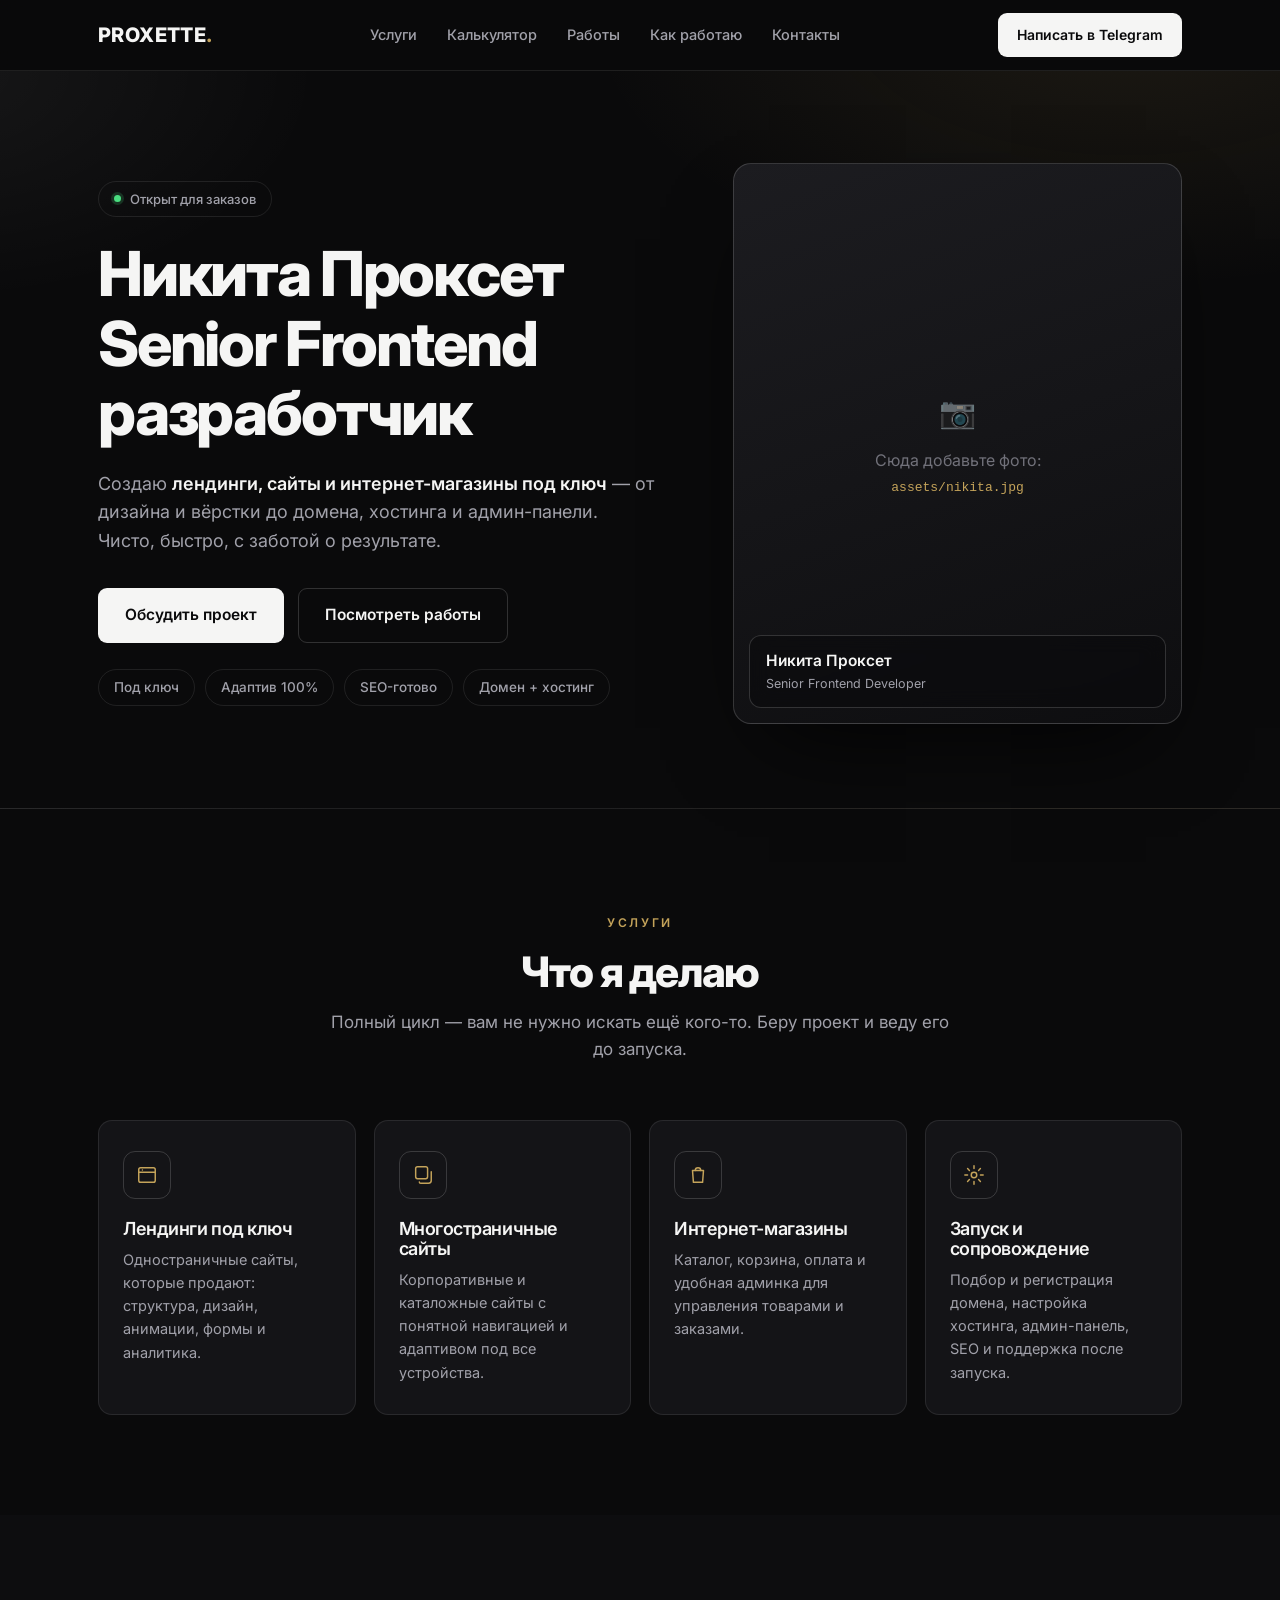
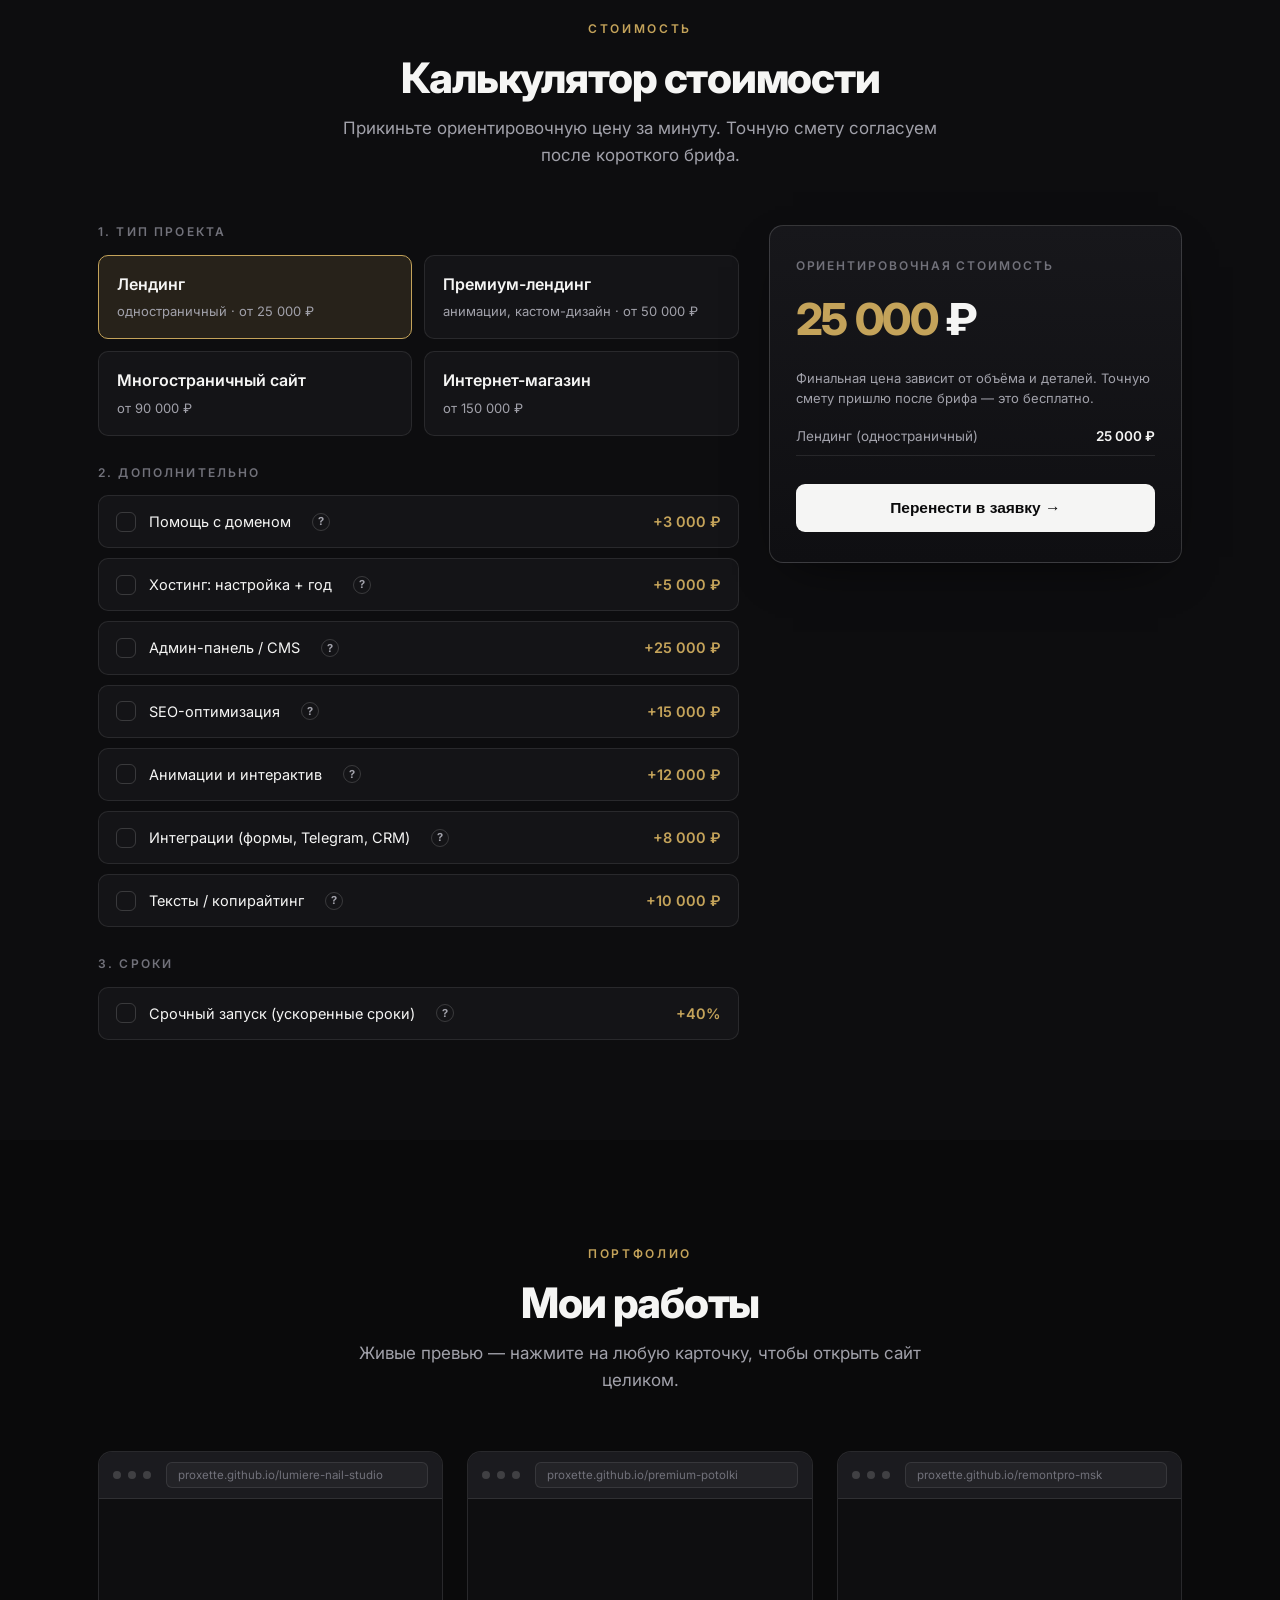
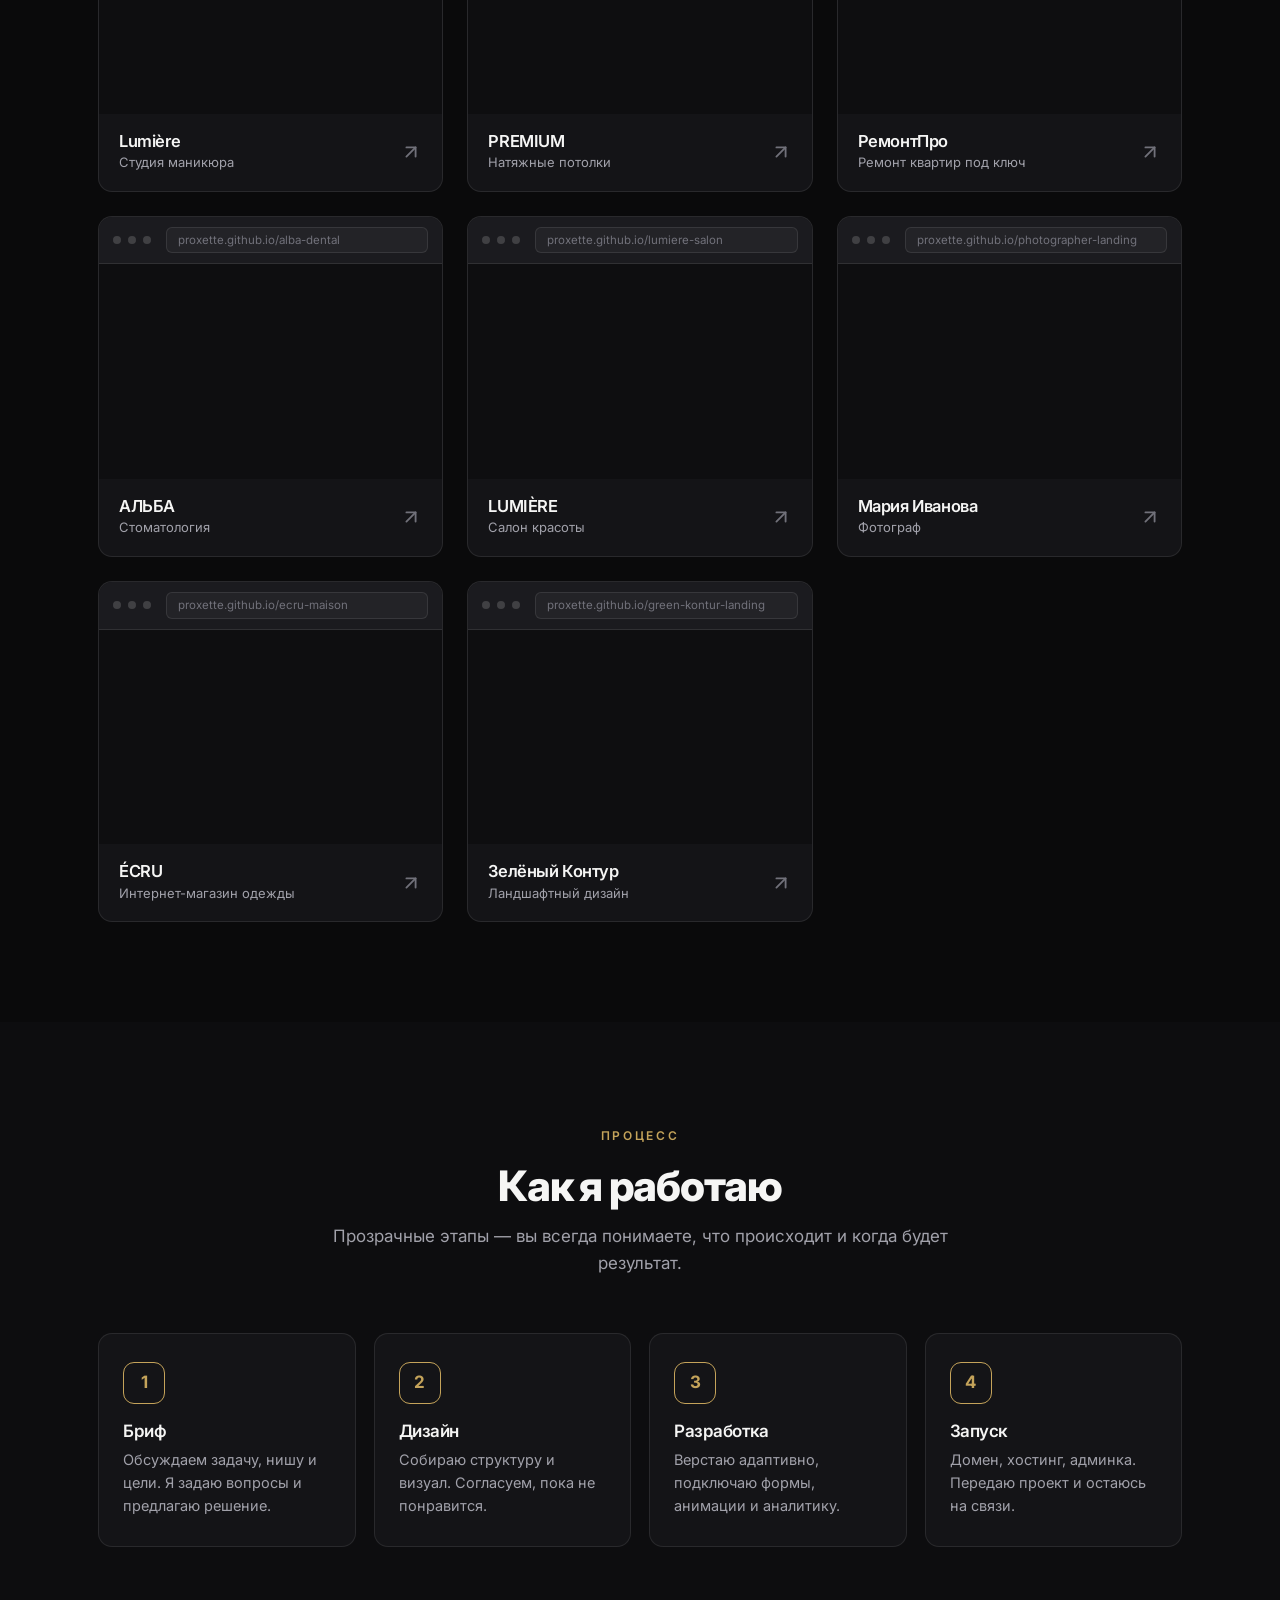
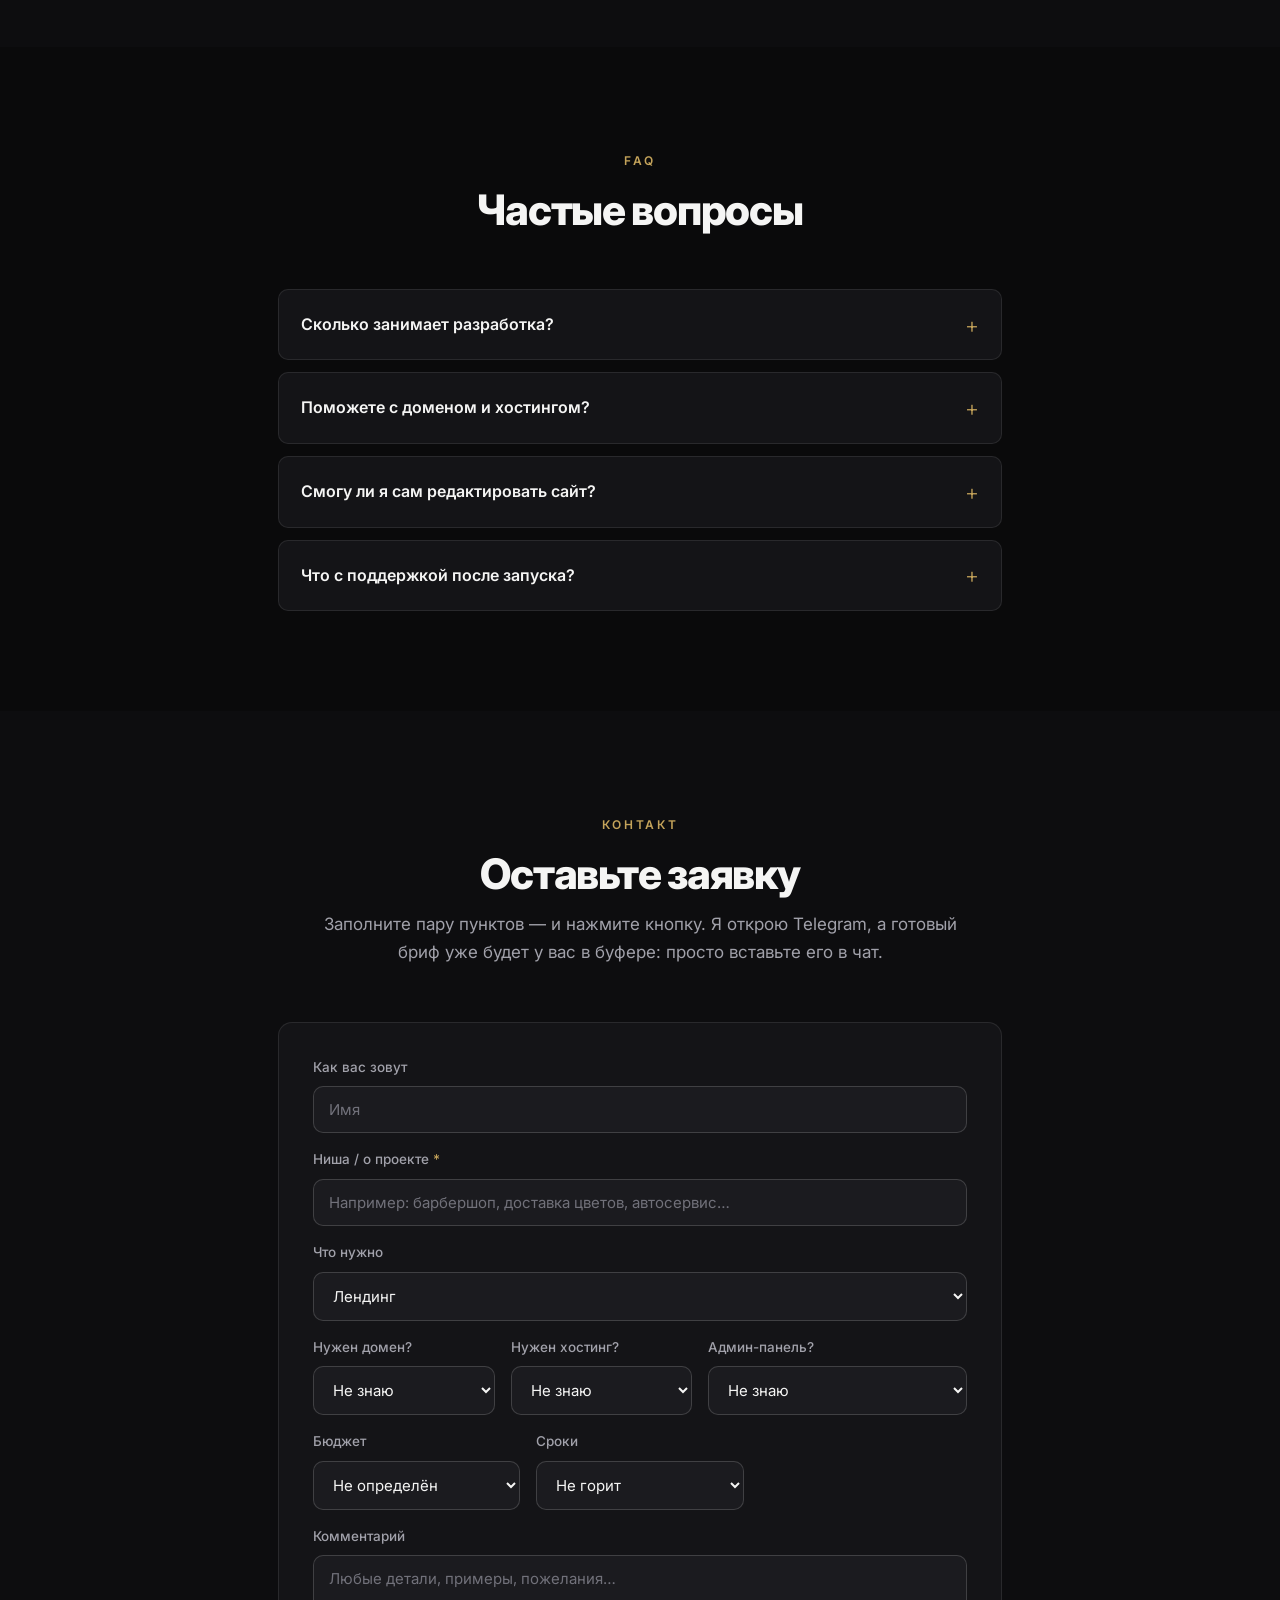
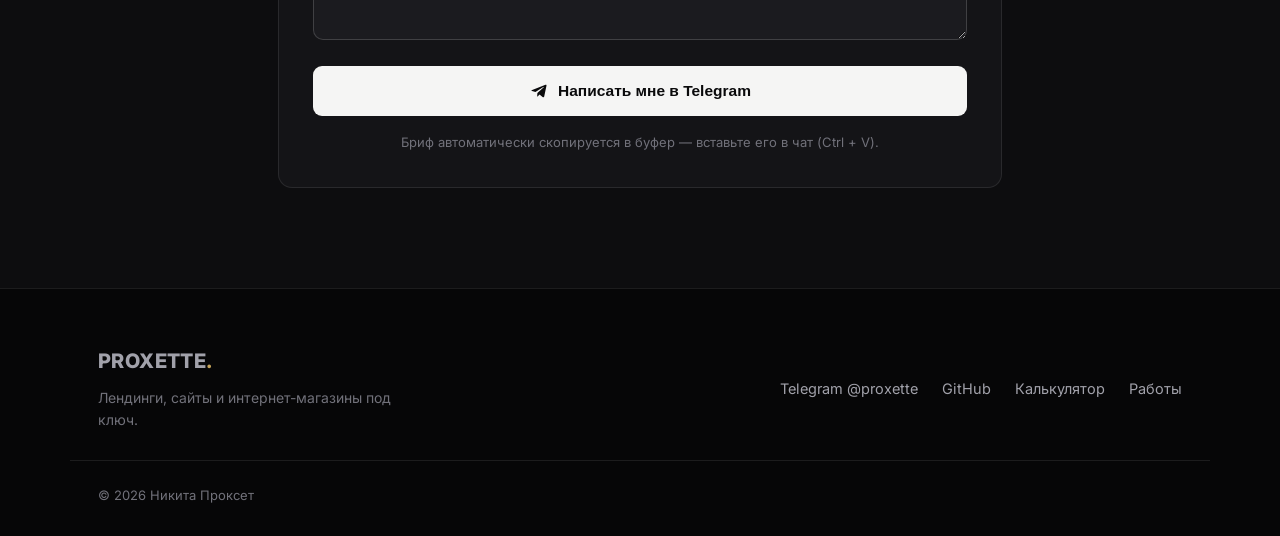
==== index.html @ b915c2f2 "Initial commit: портфолио-лендинг (Никита Проксет) Статический сайт: hero, калькулятор стоимости с п" ====
<!DOCTYPE html>
<html lang="ru">
<head>
  <meta charset="UTF-8" />
  <meta name="viewport" content="width=device-width, initial-scale=1.0" />
  <title>Никита Проксет — Senior Frontend разработчик · лендинги и сайты под ключ</title>
  <meta name="description" content="Никита Проксет — senior frontend разработчик. Создаю лендинги, сайты и интернет-магазины под ключ: дизайн, вёрстка, домен, хостинг, админ-панель. Калькулятор стоимости и портфолио работ." />
  <meta name="theme-color" content="#0f172a" />

  <!-- Open Graph -->
  <meta property="og:type" content="website" />
  <meta property="og:title" content="Никита Проксет — Senior Frontend разработчик" />
  <meta property="og:description" content="Лендинги, сайты и интернет-магазины под ключ. Портфолио, калькулятор стоимости, связь в Telegram." />

  <link rel="preconnect" href="https://fonts.googleapis.com" />
  <link rel="preconnect" href="https://fonts.gstatic.com" crossorigin />
  <link href="https://fonts.googleapis.com/css2?family=Inter:wght@400;500;600;700;800;900&display=swap" rel="stylesheet" />
  <link rel="stylesheet" href="styles.css" />
</head>
<body>

  <!-- ===================== HEADER ===================== -->
  <header class="site-header" id="top">
    <div class="container header-inner">
      <a href="#top" class="logo">PROXETTE<span>.</span></a>

      <nav class="nav" id="nav">
        <a href="#services">Услуги</a>
        <a href="#calc">Калькулятор</a>
        <a href="#works">Работы</a>
        <a href="#process">Как работаю</a>
        <a href="#contact">Контакты</a>
      </nav>

      <div class="header-actions">
        <a href="https://t.me/proxette" target="_blank" rel="noopener" class="btn btn-primary btn-sm">Написать в Telegram</a>
        <button class="burger" id="burger" aria-label="Меню" aria-expanded="false">
          <span></span><span></span><span></span>
        </button>
      </div>
    </div>
  </header>

  <main>
    <!-- ===================== HERO ===================== -->
    <section class="hero">
      <div class="container hero-grid">
        <div class="hero-text">
          <span class="badge">Открыт для заказов</span>
          <h1>Никита Проксет<br /><span class="accent">Senior Frontend</span> разработчик</h1>
          <p class="lead">
            Создаю <strong>лендинги, сайты и интернет-магазины под ключ</strong> — от дизайна
            и вёрстки до домена, хостинга и админ-панели. Чисто, быстро, с заботой о результате.
          </p>

          <div class="hero-cta">
            <a href="#contact" class="btn btn-primary">Обсудить проект</a>
            <a href="#works" class="btn btn-ghost">Посмотреть работы</a>
          </div>

          <ul class="hero-pills">
            <li>Под ключ</li>
            <li>Адаптив 100%</li>
            <li>SEO-готово</li>
            <li>Домен + хостинг</li>
          </ul>
        </div>

        <div class="hero-photo">
          <!-- Замените файл assets/nikita.jpg на своё фото (рекомендуется ~800×1000px) -->
          <div class="photo-frame">
            <img src="assets/nikita.jpg" alt="Никита Проксет"
                 onerror="this.style.display='none';this.parentNode.classList.add('photo-empty');" />
            <div class="photo-placeholder">
              <span>📷</span>
              <p>Сюда добавьте фото:<br /><code>assets/nikita.jpg</code></p>
            </div>
          </div>
          <div class="photo-card">
            <strong>Никита Проксет</strong>
            <span>Senior Frontend Developer</span>
          </div>
        </div>
      </div>
    </section>

    <!-- ===================== SERVICES ===================== -->
    <section class="section" id="services">
      <div class="container">
        <div class="section-head">
          <span class="eyebrow">Услуги</span>
          <h2>Что я делаю</h2>
          <p>Полный цикл — вам не нужно искать ещё кого-то. Беру проект и веду его до запуска.</p>
        </div>

        <div class="cards-grid">
          <article class="card">
            <div class="card-ico">
              <svg viewBox="0 0 24 24" fill="none" stroke="currentColor" stroke-width="1.6" stroke-linecap="round" stroke-linejoin="round"><rect x="3" y="4" width="18" height="16" rx="2"/><line x1="3" y1="9" x2="21" y2="9"/><line x1="7" y1="6.5" x2="7" y2="6.5"/></svg>
            </div>
            <h3>Лендинги под ключ</h3>
            <p>Одностраничные сайты, которые продают: структура, дизайн, анимации, формы и аналитика.</p>
          </article>
          <article class="card">
            <div class="card-ico">
              <svg viewBox="0 0 24 24" fill="none" stroke="currentColor" stroke-width="1.6" stroke-linecap="round" stroke-linejoin="round"><rect x="4" y="3" width="13" height="13" rx="2"/><path d="M8 19.5A1.5 1.5 0 0 0 9.5 21H18a3 3 0 0 0 3-3V8.5"/></svg>
            </div>
            <h3>Многостраничные сайты</h3>
            <p>Корпоративные и каталожные сайты с понятной навигацией и адаптивом под все устройства.</p>
          </article>
          <article class="card">
            <div class="card-ico">
              <svg viewBox="0 0 24 24" fill="none" stroke="currentColor" stroke-width="1.6" stroke-linecap="round" stroke-linejoin="round"><path d="M6 7h12l-1 13H7L6 7z"/><path d="M9 7a3 3 0 0 1 6 0"/></svg>
            </div>
            <h3>Интернет-магазины</h3>
            <p>Каталог, корзина, оплата и удобная админка для управления товарами и заказами.</p>
          </article>
          <article class="card">
            <div class="card-ico">
              <svg viewBox="0 0 24 24" fill="none" stroke="currentColor" stroke-width="1.6" stroke-linecap="round" stroke-linejoin="round"><circle cx="12" cy="12" r="3"/><path d="M12 2v3M12 19v3M2 12h3M19 12h3M5 5l2 2M17 17l2 2M19 5l-2 2M7 17l-2 2"/></svg>
            </div>
            <h3>Запуск и сопровождение</h3>
            <p>Подбор и регистрация домена, настройка хостинга, админ-панель, SEO и поддержка после запуска.</p>
          </article>
        </div>
      </div>
    </section>

    <!-- ===================== CALCULATOR ===================== -->
    <section class="section section-alt" id="calc">
      <div class="container">
        <div class="section-head">
          <span class="eyebrow">Стоимость</span>
          <h2>Калькулятор стоимости</h2>
          <p>Прикиньте ориентировочную цену за минуту. Точную смету согласуем после короткого брифа.</p>
        </div>

        <div class="calc">
          <div class="calc-form">
            <!-- Тип проекта -->
            <div class="calc-block">
              <h4>1. Тип проекта</h4>
              <div class="opt-grid" id="calc-type">
                <label class="opt"><input type="radio" name="ctype" value="25000" data-label="Лендинг (одностраничный)" checked /><span class="opt-box"><b>Лендинг</b><small>одностраничный · от 25 000 ₽</small></span></label>
                <label class="opt"><input type="radio" name="ctype" value="50000" data-label="Премиум-лендинг" /><span class="opt-box"><b>Премиум-лендинг</b><small>анимации, кастом-дизайн · от 50 000 ₽</small></span></label>
                <label class="opt"><input type="radio" name="ctype" value="90000" data-label="Многостраничный сайт" /><span class="opt-box"><b>Многостраничный сайт</b><small>от 90 000 ₽</small></span></label>
                <label class="opt"><input type="radio" name="ctype" value="150000" data-label="Интернет-магазин" /><span class="opt-box"><b>Интернет-магазин</b><small>от 150 000 ₽</small></span></label>
              </div>
            </div>

            <!-- Доп. опции -->
            <div class="calc-block">
              <h4>2. Дополнительно</h4>
              <div class="opt-list" id="calc-addons">
                <label class="check"><input type="checkbox" value="3000" data-label="Домен (подбор + регистрация)" /><span></span>Помощь с доменом<button type="button" class="info" aria-label="Что это" data-tip="Домен — это адрес вашего сайта в интернете (например, mysite.ru). Подберу красивое свободное имя и зарегистрирую его на вас.">?</button><em>+3 000 ₽</em></label>
                <label class="check"><input type="checkbox" value="5000" data-label="Хостинг (настройка + год)" /><span></span>Хостинг: настройка + год<button type="button" class="info" aria-label="Что это" data-tip="Хостинг — это сервер, где «живёт» сайт и откуда он открывается у посетителей. Настрою и оплачу первый год.">?</button><em>+5 000 ₽</em></label>
                <label class="check"><input type="checkbox" value="25000" data-label="Админ-панель / CMS" /><span></span>Админ-панель / CMS<button type="button" class="info" aria-label="Что это" data-tip="Панель управления сайтом, где вы сами меняете тексты, фото, цены и товары — без программиста.">?</button><em>+25 000 ₽</em></label>
                <label class="check"><input type="checkbox" value="15000" data-label="SEO-оптимизация" /><span></span>SEO-оптимизация<button type="button" class="info" aria-label="Что это" data-tip="Подготовка сайта к поиску в Яндекс и Google: мета-теги, скорость, структура и ключевые слова — чтобы клиенты находили вас сами.">?</button><em>+15 000 ₽</em></label>
                <label class="check"><input type="checkbox" value="12000" data-label="Анимации и интерактив" /><span></span>Анимации и интерактив<button type="button" class="info" aria-label="Что это" data-tip="Плавные появления блоков, эффекты при наведении и прокрутке — сайт выглядит дороже, современнее и удерживает внимание.">?</button><em>+12 000 ₽</em></label>
                <label class="check"><input type="checkbox" value="8000" data-label="Интеграции (формы, Telegram, CRM)" /><span></span>Интеграции (формы, Telegram, CRM)<button type="button" class="info" aria-label="Что это" data-tip="Подключение форм заявок, уведомлений в Telegram, онлайн-чатов, оплаты и CRM для учёта клиентов и заказов.">?</button><em>+8 000 ₽</em></label>
                <label class="check"><input type="checkbox" value="10000" data-label="Тексты / копирайтинг" /><span></span>Тексты / копирайтинг<button type="button" class="info" aria-label="Что это" data-tip="Напишу продающие тексты для блоков сайта (заголовки, описания, преимущества), если готовых текстов у вас нет.">?</button><em>+10 000 ₽</em></label>
              </div>
            </div>

            <!-- Срочность -->
            <div class="calc-block">
              <h4>3. Сроки</h4>
              <label class="check check-wide"><input type="checkbox" id="calc-urgent" /><span></span>Срочный запуск (ускоренные сроки)<button type="button" class="info" aria-label="Что это" data-tip="Беру проект в работу вне очереди и сокращаю сроки. Стоимость всего проекта увеличивается на 40%.">?</button><em>+40%</em></label>
            </div>
          </div>

          <!-- Результат -->
          <aside class="calc-result">
            <p class="calc-result-label">Ориентировочная стоимость</p>
            <div class="calc-price"><span id="calc-total">25 000</span> ₽</div>
            <p class="calc-note">Финальная цена зависит от объёма и деталей. Точную смету пришлю после брифа — это бесплатно.</p>
            <ul class="calc-summary" id="calc-summary"></ul>
            <button type="button" class="btn btn-primary btn-block" id="calc-to-brief">Перенести в заявку →</button>
          </aside>
        </div>
      </div>
    </section>

    <!-- ===================== WORKS ===================== -->
    <section class="section" id="works">
      <div class="container">
        <div class="section-head">
          <span class="eyebrow">Портфолио</span>
          <h2>Мои работы</h2>
          <p>Живые превью — нажмите на любую карточку, чтобы открыть сайт целиком.</p>
        </div>
        <div class="works-grid" id="works-grid"><!-- генерируется в script.js --></div>
      </div>
    </section>

    <!-- ===================== PROCESS ===================== -->
    <section class="section section-alt" id="process">
      <div class="container">
        <div class="section-head">
          <span class="eyebrow">Процесс</span>
          <h2>Как я работаю</h2>
          <p>Прозрачные этапы — вы всегда понимаете, что происходит и когда будет результат.</p>
        </div>
        <ol class="steps">
          <li><span class="step-n">1</span><h3>Бриф</h3><p>Обсуждаем задачу, нишу и цели. Я задаю вопросы и предлагаю решение.</p></li>
          <li><span class="step-n">2</span><h3>Дизайн</h3><p>Собираю структуру и визуал. Согласуем, пока не понравится.</p></li>
          <li><span class="step-n">3</span><h3>Разработка</h3><p>Верстаю адаптивно, подключаю формы, анимации и аналитику.</p></li>
          <li><span class="step-n">4</span><h3>Запуск</h3><p>Домен, хостинг, админка. Передаю проект и остаюсь на связи.</p></li>
        </ol>
      </div>
    </section>

    <!-- ===================== FAQ ===================== -->
    <section class="section" id="faq">
      <div class="container narrow">
        <div class="section-head">
          <span class="eyebrow">FAQ</span>
          <h2>Частые вопросы</h2>
        </div>
        <div class="faq">
          <details><summary>Сколько занимает разработка?</summary><p>Простой лендинг — от 3–5 дней, сайт под ключ — 1–3 недели в зависимости от объёма.</p></details>
          <details><summary>Поможете с доменом и хостингом?</summary><p>Да. Подберу и зарегистрирую домен, настрою хостинг и всё подключу — вам ничего настраивать не нужно.</p></details>
          <details><summary>Смогу ли я сам редактировать сайт?</summary><p>Да, по желанию подключаю админ-панель / CMS, чтобы вы могли менять тексты, фото и товары без программиста.</p></details>
          <details><summary>Что с поддержкой после запуска?</summary><p>Остаюсь на связи: правки, доработки и помощь — обсуждаем индивидуально.</p></details>
        </div>
      </div>
    </section>

    <!-- ===================== CONTACT / BRIEF ===================== -->
    <section class="section section-dark" id="contact">
      <div class="container narrow">
        <div class="section-head">
          <span class="eyebrow">Контакт</span>
          <h2>Оставьте заявку</h2>
          <p>Заполните пару пунктов — и нажмите кнопку. Я открою Telegram, а готовый бриф уже будет у вас в буфере: просто вставьте его в чат.</p>
        </div>

        <form class="brief" id="brief" autocomplete="off">
          <div class="field">
            <label for="f-name">Как вас зовут</label>
            <input type="text" id="f-name" placeholder="Имя" />
          </div>

          <div class="field">
            <label for="f-niche">Ниша / о проекте <span class="req">*</span></label>
            <input type="text" id="f-niche" placeholder="Например: барбершоп, доставка цветов, автосервис…" required />
          </div>

          <div class="field">
            <label for="f-type">Что нужно</label>
            <select id="f-type">
              <option>Лендинг</option>
              <option>Премиум-лендинг</option>
              <option>Многостраничный сайт</option>
              <option>Интернет-магазин</option>
              <option>Пока не определился(ась)</option>
            </select>
          </div>

          <div class="field-row">
            <div class="field">
              <label for="f-domain">Нужен домен?</label>
              <select id="f-domain"><option>Не знаю</option><option>Да</option><option>Нет, есть</option></select>
            </div>
            <div class="field">
              <label for="f-hosting">Нужен хостинг?</label>
              <select id="f-hosting"><option>Не знаю</option><option>Да</option><option>Нет, есть</option></select>
            </div>
            <div class="field">
              <label for="f-admin">Админ-панель?</label>
              <select id="f-admin"><option>Не знаю</option><option>Да, хочу сам редактировать</option><option>Нет</option></select>
            </div>
          </div>

          <div class="field-row">
            <div class="field">
              <label for="f-budget">Бюджет</label>
              <select id="f-budget"><option>Не определён</option><option>до 30 000 ₽</option><option>30 000 – 70 000 ₽</option><option>70 000 – 150 000 ₽</option><option>от 150 000 ₽</option></select>
            </div>
            <div class="field">
              <label for="f-deadline">Сроки</label>
              <select id="f-deadline"><option>Не горит</option><option>В течение недели</option><option>Срочно</option></select>
            </div>
          </div>

          <div class="field">
            <label for="f-comment">Комментарий</label>
            <textarea id="f-comment" rows="3" placeholder="Любые детали, примеры, пожелания…"></textarea>
          </div>

          <button type="submit" class="btn btn-tg btn-block">
            <svg viewBox="0 0 24 24" width="20" height="20" aria-hidden="true"><path fill="currentColor" d="M9.78 18.65l.28-4.23 7.68-6.92c.34-.31-.07-.46-.52-.19L7.74 13.3 3.64 12c-.88-.25-.89-.86.2-1.3l15.97-6.16c.73-.33 1.43.18 1.15 1.3l-2.72 12.81c-.19.91-.74 1.13-1.5.71L12.6 16.3l-1.99 1.93c-.23.23-.42.42-.83.42z"/></svg>
            Написать мне в Telegram
          </button>
          <p class="brief-hint" id="brief-hint">Бриф автоматически скопируется в буфер — вставьте его в чат (Ctrl + V).</p>
        </form>
      </div>
    </section>
  </main>

  <!-- ===================== FOOTER ===================== -->
  <footer class="site-footer">
    <div class="container footer-inner">
      <div>
        <a href="#top" class="logo">PROXETTE<span>.</span></a>
        <p class="footer-tag">Лендинги, сайты и интернет-магазины под ключ.</p>
      </div>
      <div class="footer-links">
        <a href="https://t.me/proxette" target="_blank" rel="noopener">Telegram @proxette</a>
        <a href="https://github.com/Proxette" target="_blank" rel="noopener">GitHub</a>
        <a href="#calc">Калькулятор</a>
        <a href="#works">Работы</a>
      </div>
    </div>
    <div class="container footer-bottom">© <span id="year"></span> Никита Проксет</div>
  </footer>

  <!-- Toast -->
  <div class="toast" id="toast"></div>

  <script src="script.js"></script>
</body>
</html>
---- styles.css ----
/* ========== TOKENS ========== */
:root {
  --bg:         #0a0a0b;   /* page */
  --bg-2:       #0d0d0f;   /* alt sections */
  --surface:    #141417;   /* cards */
  --surface-2:  #1b1b1f;   /* inputs / elevated */
  --ink:        #f5f5f4;   /* primary text */
  --muted:      #a1a1aa;   /* secondary */
  --faint:      #71717a;   /* tertiary */
  --line:       rgba(255,255,255,.09);
  --line-2:     rgba(255,255,255,.16);
  --accent:     #c4a35a;   /* restrained champagne gold */
  --accent-soft:rgba(196,163,90,.14);
  --tg:         #ffffff;
  --radius:     14px;
  --radius-sm:  10px;
  --radius-btn: 9px;
  --shadow:     0 18px 50px -24px rgba(0,0,0,.8);
  --shadow-lg:  0 40px 90px -36px rgba(0,0,0,.9);
  --maxw:       1140px;
  --font:       'Inter', system-ui, -apple-system, 'Segoe UI', Roboto, sans-serif;
}

/* ========== RESET ========== */
* { box-sizing: border-box; margin: 0; padding: 0; }
html { scroll-behavior: smooth; scroll-padding-top: 84px; -webkit-text-size-adjust: 100%; }
body {
  font-family: var(--font);
  color: var(--ink);
  background: var(--bg);
  line-height: 1.6;
  -webkit-font-smoothing: antialiased;
  text-rendering: optimizeLegibility;
}
img { max-width: 100%; display: block; }
a { color: inherit; text-decoration: none; }
ul, ol { list-style: none; }
h1, h2, h3, h4 { line-height: 1.12; letter-spacing: -.025em; font-weight: 700; }
::selection { background: var(--accent); color: #0a0a0b; }

.container { width: 100%; max-width: var(--maxw); margin: 0 auto; padding: 0 28px; }
.container.narrow { max-width: 780px; }
.accent { color: var(--accent); }

/* eyebrow / kicker */
.eyebrow {
  display: inline-block; font-size: 12px; font-weight: 600;
  letter-spacing: .22em; text-transform: uppercase; color: var(--accent);
  margin-bottom: 16px;
}

/* ========== BUTTONS ========== */
.btn {
  display: inline-flex; align-items: center; justify-content: center; gap: 9px;
  font-weight: 600; font-size: 15.5px; padding: 14px 26px;
  border-radius: var(--radius-btn); border: 1px solid transparent; cursor: pointer;
  transition: transform .15s ease, background .2s ease, border-color .2s, color .2s, opacity .2s;
  white-space: nowrap;
}
.btn:active { transform: translateY(1px); }
.btn-sm { padding: 10px 18px; font-size: 14px; }
.btn-block { width: 100%; }
/* primary = white on black (premium, high-contrast) */
.btn-primary { background: var(--ink); color: #0a0a0b; }
.btn-primary:hover { background: #ffffff; }
/* ghost = hairline outline */
.btn-ghost { background: transparent; color: var(--ink); border-color: var(--line-2); }
.btn-ghost:hover { border-color: var(--ink); }
/* telegram CTA — white, with glyph */
.btn-tg { background: var(--ink); color: #0a0a0b; }
.btn-tg:hover { background: #ffffff; }

/* ========== HEADER ========== */
.site-header {
  position: sticky; top: 0; z-index: 50;
  background: rgba(10,10,11,.72);
  backdrop-filter: saturate(160%) blur(14px);
  border-bottom: 1px solid var(--line);
}
.header-inner { display: flex; align-items: center; justify-content: space-between; height: 70px; gap: 16px; }
.logo { font-weight: 800; font-size: 20px; letter-spacing: .02em; }
.logo span { color: var(--accent); }
.nav { display: flex; gap: 30px; }
.nav a { color: var(--muted); font-weight: 500; font-size: 14.5px; transition: color .15s; }
.nav a:hover { color: var(--ink); }
.header-actions { display: flex; align-items: center; gap: 12px; }
.burger { display: none; flex-direction: column; gap: 5px; background: none; border: 0; padding: 8px; cursor: pointer; }
.burger span { width: 22px; height: 2px; background: var(--ink); border-radius: 2px; transition: .25s; }

/* ========== HERO ========== */
.hero {
  padding: 92px 0 84px;
  background:
    radial-gradient(900px 460px at 88% -8%, rgba(196,163,90,.10), transparent 60%),
    radial-gradient(700px 420px at -5% 0%, rgba(255,255,255,.05), transparent 55%);
  border-bottom: 1px solid var(--line);
}
.hero-grid { display: grid; grid-template-columns: 1.12fr .88fr; gap: 64px; align-items: center; }
.badge {
  display: inline-flex; align-items: center; gap: 9px;
  font-size: 13px; font-weight: 500; color: var(--muted);
  border: 1px solid var(--line); border-radius: 999px; padding: 7px 15px;
}
.badge::before {
  content: ""; width: 7px; height: 7px; border-radius: 50%; background: #4ade80;
  box-shadow: 0 0 0 3px rgba(74,222,128,.18);
}
.hero-text h1 { font-size: clamp(38px, 5.4vw, 62px); font-weight: 800; margin: 22px 0 22px; letter-spacing: -.035em; }
.hero-text h1 .accent { color: var(--ink); position: relative; }
.lead { font-size: 18px; color: var(--muted); max-width: 560px; }
.lead strong { color: var(--ink); font-weight: 600; }
.hero-cta { display: flex; gap: 14px; margin: 32px 0 26px; flex-wrap: wrap; }
.hero-pills { display: flex; flex-wrap: wrap; gap: 10px; }
.hero-pills li {
  font-size: 13.5px; font-weight: 500; color: var(--muted);
  border: 1px solid var(--line); border-radius: 999px; padding: 7px 15px;
}

/* Hero photo */
.hero-photo { position: relative; }
.photo-frame {
  position: relative; aspect-ratio: 4/5; border-radius: 18px; overflow: hidden;
  background: linear-gradient(160deg, #1c1c20, #0e0e10);
  border: 1px solid var(--line-2); box-shadow: var(--shadow-lg);
}
.photo-frame img { width: 100%; height: 100%; object-fit: cover; filter: grayscale(.08) contrast(1.02); }
.photo-placeholder {
  position: absolute; inset: 0; display: none;
  flex-direction: column; align-items: center; justify-content: center; gap: 12px;
  color: var(--faint); text-align: center; padding: 24px;
}
.photo-placeholder span { font-size: 30px; opacity: .5; }
.photo-placeholder code { color: var(--accent); font-size: 13px; }
.photo-frame.photo-empty .photo-placeholder { display: flex; }
.photo-card {
  position: absolute; left: 16px; bottom: 16px; right: 16px;
  display: flex; flex-direction: column;
  background: rgba(10,10,11,.55); backdrop-filter: blur(10px);
  border: 1px solid var(--line-2); border-radius: 12px; padding: 13px 16px;
}
.photo-card strong { font-size: 15.5px; font-weight: 600; }
.photo-card span { font-size: 12.5px; color: var(--muted); }

/* ========== SECTIONS ========== */
.section { padding: 100px 0; }
.section-alt { background: var(--bg-2); }
.section-head { max-width: 640px; margin: 0 auto 56px; text-align: center; }
.section-head h2 { font-size: clamp(28px, 3.6vw, 42px); font-weight: 800; letter-spacing: -.03em; }
.section-head p { color: var(--muted); margin-top: 14px; font-size: 17px; }

/* ========== SERVICE CARDS ========== */
.cards-grid { display: grid; grid-template-columns: repeat(4, 1fr); gap: 18px; }
.card {
  background: var(--surface); border: 1px solid var(--line); border-radius: var(--radius);
  padding: 30px 24px; transition: transform .22s ease, border-color .22s, background .22s;
}
.card:hover { transform: translateY(-4px); border-color: var(--line-2); background: #17171a; }
.card-ico {
  width: 48px; height: 48px; display: grid; place-items: center;
  border: 1px solid var(--line-2); border-radius: 12px; margin-bottom: 20px; color: var(--accent);
}
.card-ico svg { width: 22px; height: 22px; }
.card h3 { font-size: 18px; margin-bottom: 9px; font-weight: 600; }
.card p { color: var(--muted); font-size: 14.5px; }

/* ========== CALCULATOR ========== */
.calc { display: grid; grid-template-columns: 1.55fr 1fr; gap: 30px; align-items: start; }
.calc-form { display: flex; flex-direction: column; gap: 30px; }
.calc-block h4 { font-size: 12px; text-transform: uppercase; letter-spacing: .18em; color: var(--faint); margin-bottom: 16px; font-weight: 600; }
.opt-grid { display: grid; grid-template-columns: repeat(2, 1fr); gap: 12px; }
.opt input { position: absolute; opacity: 0; }
.opt-box {
  display: flex; flex-direction: column; gap: 4px; cursor: pointer;
  background: var(--surface); border: 1px solid var(--line); border-radius: var(--radius-sm);
  padding: 16px 18px; transition: border-color .15s, background .15s; height: 100%;
}
.opt-box b { font-size: 16px; font-weight: 600; }
.opt-box small { font-size: 13px; color: var(--muted); }
.opt input:checked + .opt-box { border-color: var(--accent); background: var(--accent-soft); }
.opt input:focus-visible + .opt-box { border-color: var(--accent); }

.opt-list { display: flex; flex-direction: column; gap: 10px; }
.check {
  display: flex; align-items: center; gap: 13px; cursor: pointer;
  background: var(--surface); border: 1px solid var(--line); border-radius: var(--radius-sm);
  padding: 14px 17px; font-size: 14.5px; color: var(--ink); transition: border-color .15s, background .15s;
}
.check:hover { border-color: var(--line-2); }
.check input { position: absolute; opacity: 0; }
.check span {
  width: 20px; height: 20px; border-radius: 6px; border: 1.5px solid var(--line-2);
  flex: none; display: grid; place-items: center; transition: .15s;
}
.check input:checked + span { background: var(--accent); border-color: var(--accent); }
.check input:checked + span::after { content: "✓"; color: #0a0a0b; font-size: 13px; font-weight: 700; }
.check em { margin-left: auto; font-style: normal; font-weight: 600; color: var(--accent); }
.check-wide { width: 100%; }

/* info icon + tooltip */
.info {
  flex: none; width: 18px; height: 18px; margin-left: 8px;
  border: 1px solid var(--line-2); border-radius: 50%; background: transparent;
  color: var(--muted); font-size: 11px; font-weight: 700; line-height: 1;
  display: inline-grid; place-items: center; cursor: help; position: relative;
  font-family: var(--font); transition: border-color .15s, color .15s; padding: 0;
}
.info:hover, .info:focus-visible { border-color: var(--accent); color: var(--accent); outline: none; }
.info::after {
  content: attr(data-tip);
  position: absolute; bottom: calc(100% + 11px); left: 50%;
  transform: translateX(-50%) translateY(5px);
  width: min(270px, 76vw);
  background: var(--surface-2); color: var(--ink);
  border: 1px solid var(--line-2); border-radius: 10px; padding: 11px 13px;
  font-size: 12.5px; font-weight: 400; line-height: 1.5; letter-spacing: 0; text-align: left;
  box-shadow: var(--shadow-lg);
  opacity: 0; visibility: hidden; transition: opacity .18s, transform .18s, visibility .18s;
  z-index: 40; pointer-events: none; white-space: normal;
}
.info::before {
  content: ""; position: absolute; bottom: calc(100% + 5px); left: 50%; transform: translateX(-50%);
  border: 6px solid transparent; border-top-color: var(--line-2);
  opacity: 0; visibility: hidden; transition: opacity .18s, visibility .18s; z-index: 41;
}
.info:hover::after, .info:focus::after, .info.open::after { opacity: 1; visibility: visible; transform: translateX(-50%) translateY(0); }
.info:hover::before, .info:focus::before, .info.open::before { opacity: 1; visibility: visible; }

.calc-result {
  position: sticky; top: 92px;
  background: linear-gradient(180deg, #17171b, #0f0f12);
  border: 1px solid var(--line-2); border-radius: var(--radius); padding: 30px 26px;
  box-shadow: var(--shadow);
}
.calc-result-label { color: var(--faint); font-size: 12px; text-transform: uppercase; letter-spacing: .16em; font-weight: 600; }
.calc-price { font-size: 44px; font-weight: 800; letter-spacing: -.03em; margin: 8px 0 14px; }
.calc-price span { color: var(--accent); }
.calc-note { color: var(--muted); font-size: 13px; line-height: 1.55; }
.calc-summary { margin: 18px 0; display: flex; flex-direction: column; gap: 8px; }
.calc-summary li { font-size: 13.5px; color: var(--muted); display: flex; justify-content: space-between; gap: 12px; border-bottom: 1px solid var(--line); padding-bottom: 7px; }
.calc-summary li b { color: var(--ink); font-weight: 600; }
.calc-result .btn { margin-top: 10px; }

/* ========== WORKS ========== */
.works-grid { display: grid; grid-template-columns: repeat(auto-fill, minmax(330px, 1fr)); gap: 24px; }
.work-card {
  border: 1px solid var(--line); border-radius: var(--radius); overflow: hidden; background: var(--surface);
  transition: transform .24s ease, border-color .24s ease;
}
.work-card:hover { transform: translateY(-6px); border-color: var(--line-2); }
.work-link { display: block; }
.browser-bar {
  display: flex; align-items: center; gap: 7px; padding: 10px 14px;
  background: var(--surface-2); border-bottom: 1px solid var(--line);
}
.browser-bar i { width: 8px; height: 8px; border-radius: 50%; background: rgba(255,255,255,.16); display: inline-block; }
.browser-bar .url {
  margin-left: 8px; font-size: 11.5px; color: var(--faint);
  background: rgba(255,255,255,.04); border: 1px solid var(--line); border-radius: 6px; padding: 3px 11px; flex: 1;
  white-space: nowrap; overflow: hidden; text-overflow: ellipsis;
}
.work-frame { position: relative; width: 100%; aspect-ratio: 16/10; overflow: hidden; background: #0e0e10; }
.work-frame iframe {
  position: absolute; top: 0; left: 0; width: 250%; height: 250%; border: 0;
  transform: scale(.4); transform-origin: 0 0; pointer-events: none;
}
.work-frame::after { content: ""; position: absolute; inset: 0; }
.work-meta { display: flex; align-items: center; justify-content: space-between; gap: 12px; padding: 18px 20px; }
.work-meta h3 { font-size: 16.5px; font-weight: 600; }
.work-tag { font-size: 13px; color: var(--muted); margin-top: 2px; }
.work-arrow { color: var(--faint); transition: transform .2s, color .2s; flex: none; }
.work-card:hover .work-arrow { color: var(--accent); transform: translate(3px, -3px); }

/* ========== PROCESS / STEPS ========== */
.steps { display: grid; grid-template-columns: repeat(4, 1fr); gap: 18px; }
.steps li { background: var(--surface); border: 1px solid var(--line); border-radius: var(--radius); padding: 28px 24px; }
.step-n {
  display: grid; place-items: center; width: 42px; height: 42px; border-radius: 11px;
  border: 1px solid var(--accent); color: var(--accent); font-weight: 700; font-size: 17px; margin-bottom: 18px;
}
.steps h3 { font-size: 17px; margin-bottom: 7px; font-weight: 600; }
.steps p { color: var(--muted); font-size: 14.5px; }

/* ========== FAQ ========== */
.faq { display: flex; flex-direction: column; gap: 12px; }
.faq details {
  background: var(--surface); border: 1px solid var(--line); border-radius: var(--radius-sm); padding: 4px 22px;
  transition: border-color .15s;
}
.faq details[open] { border-color: var(--line-2); }
.faq summary {
  cursor: pointer; font-weight: 600; padding: 18px 0; list-style: none;
  display: flex; justify-content: space-between; align-items: center; gap: 16px;
}
.faq summary::-webkit-details-marker { display: none; }
.faq summary::after { content: "+"; font-size: 22px; color: var(--accent); font-weight: 300; line-height: 1; }
.faq details[open] summary::after { content: "–"; }
.faq p { color: var(--muted); padding: 0 0 18px; }

/* ========== CONTACT / BRIEF ========== */
.section-dark { background: var(--bg-2); }
.brief {
  display: flex; flex-direction: column; gap: 16px;
  background: var(--surface); border: 1px solid var(--line); border-radius: var(--radius);
  padding: 34px;
}
.field { display: flex; flex-direction: column; gap: 8px; }
.field-row { display: grid; grid-template-columns: repeat(3, 1fr); gap: 16px; }
.field label { font-size: 13.5px; font-weight: 500; color: var(--muted); }
.req { color: var(--accent); }
.field input, .field select, .field textarea {
  font-family: inherit; font-size: 15px; color: var(--ink);
  background: var(--surface-2); border: 1px solid var(--line-2);
  border-radius: var(--radius-sm); padding: 13px 15px; transition: border-color .15s, background .15s;
}
.field input::placeholder, .field textarea::placeholder { color: var(--faint); }
.field input:focus, .field select:focus, .field textarea:focus {
  outline: none; border-color: var(--accent);
}
.field select option { color: #0a0a0b; }
.field textarea { resize: vertical; }
.brief .btn-tg { margin-top: 10px; }
.brief-hint { text-align: center; font-size: 13px; color: var(--faint); }

/* ========== FOOTER ========== */
.site-footer { background: #060607; color: var(--muted); padding: 56px 0 30px; border-top: 1px solid var(--line); }
.footer-inner { display: flex; justify-content: space-between; gap: 28px; flex-wrap: wrap; padding-bottom: 28px; border-bottom: 1px solid var(--line); }
.footer-tag { color: var(--faint); font-size: 14px; margin-top: 10px; max-width: 300px; }
.footer-links { display: flex; flex-wrap: wrap; gap: 24px; align-items: center; }
.footer-links a { color: var(--muted); font-size: 14.5px; transition: color .15s; }
.footer-links a:hover { color: var(--ink); }
.footer-bottom { padding-top: 24px; font-size: 13px; color: var(--faint); }

/* ========== TOAST ========== */
.toast {
  position: fixed; left: 50%; bottom: 30px; transform: translateX(-50%) translateY(20px);
  background: var(--surface-2); color: var(--ink); padding: 14px 22px; border-radius: 11px;
  border: 1px solid var(--line-2); box-shadow: var(--shadow-lg);
  font-size: 14.5px; font-weight: 500;
  opacity: 0; pointer-events: none; transition: .3s ease; z-index: 100; max-width: 90vw; text-align: center;
}
.toast.show { opacity: 1; transform: translateX(-50%) translateY(0); }

/* ========== RESPONSIVE ========== */
@media (max-width: 980px) {
  .cards-grid, .steps { grid-template-columns: repeat(2, 1fr); }
  .calc { grid-template-columns: 1fr; }
  .calc-result { position: static; }
}
@media (max-width: 820px) {
  .nav {
    position: fixed; inset: 70px 0 auto 0; flex-direction: column; gap: 0;
    background: var(--bg); border-bottom: 1px solid var(--line);
    transform: translateY(-130%); transition: transform .25s ease; padding: 8px 0;
  }
  .nav.open { transform: translateY(0); }
  .nav a { padding: 15px 28px; border-bottom: 1px solid var(--line); }
  .burger { display: flex; }
  .hero-grid { grid-template-columns: 1fr; gap: 44px; }
  .hero-photo { max-width: 360px; }
  .header-actions .btn-primary { display: none; }
}
@media (max-width: 560px) {
  .section { padding: 64px 0; }
  .hero { padding: 56px 0; }
  .cards-grid, .steps, .opt-grid, .field-row { grid-template-columns: 1fr; }
  .container { padding: 0 20px; }
  .brief { padding: 24px 20px; }
}
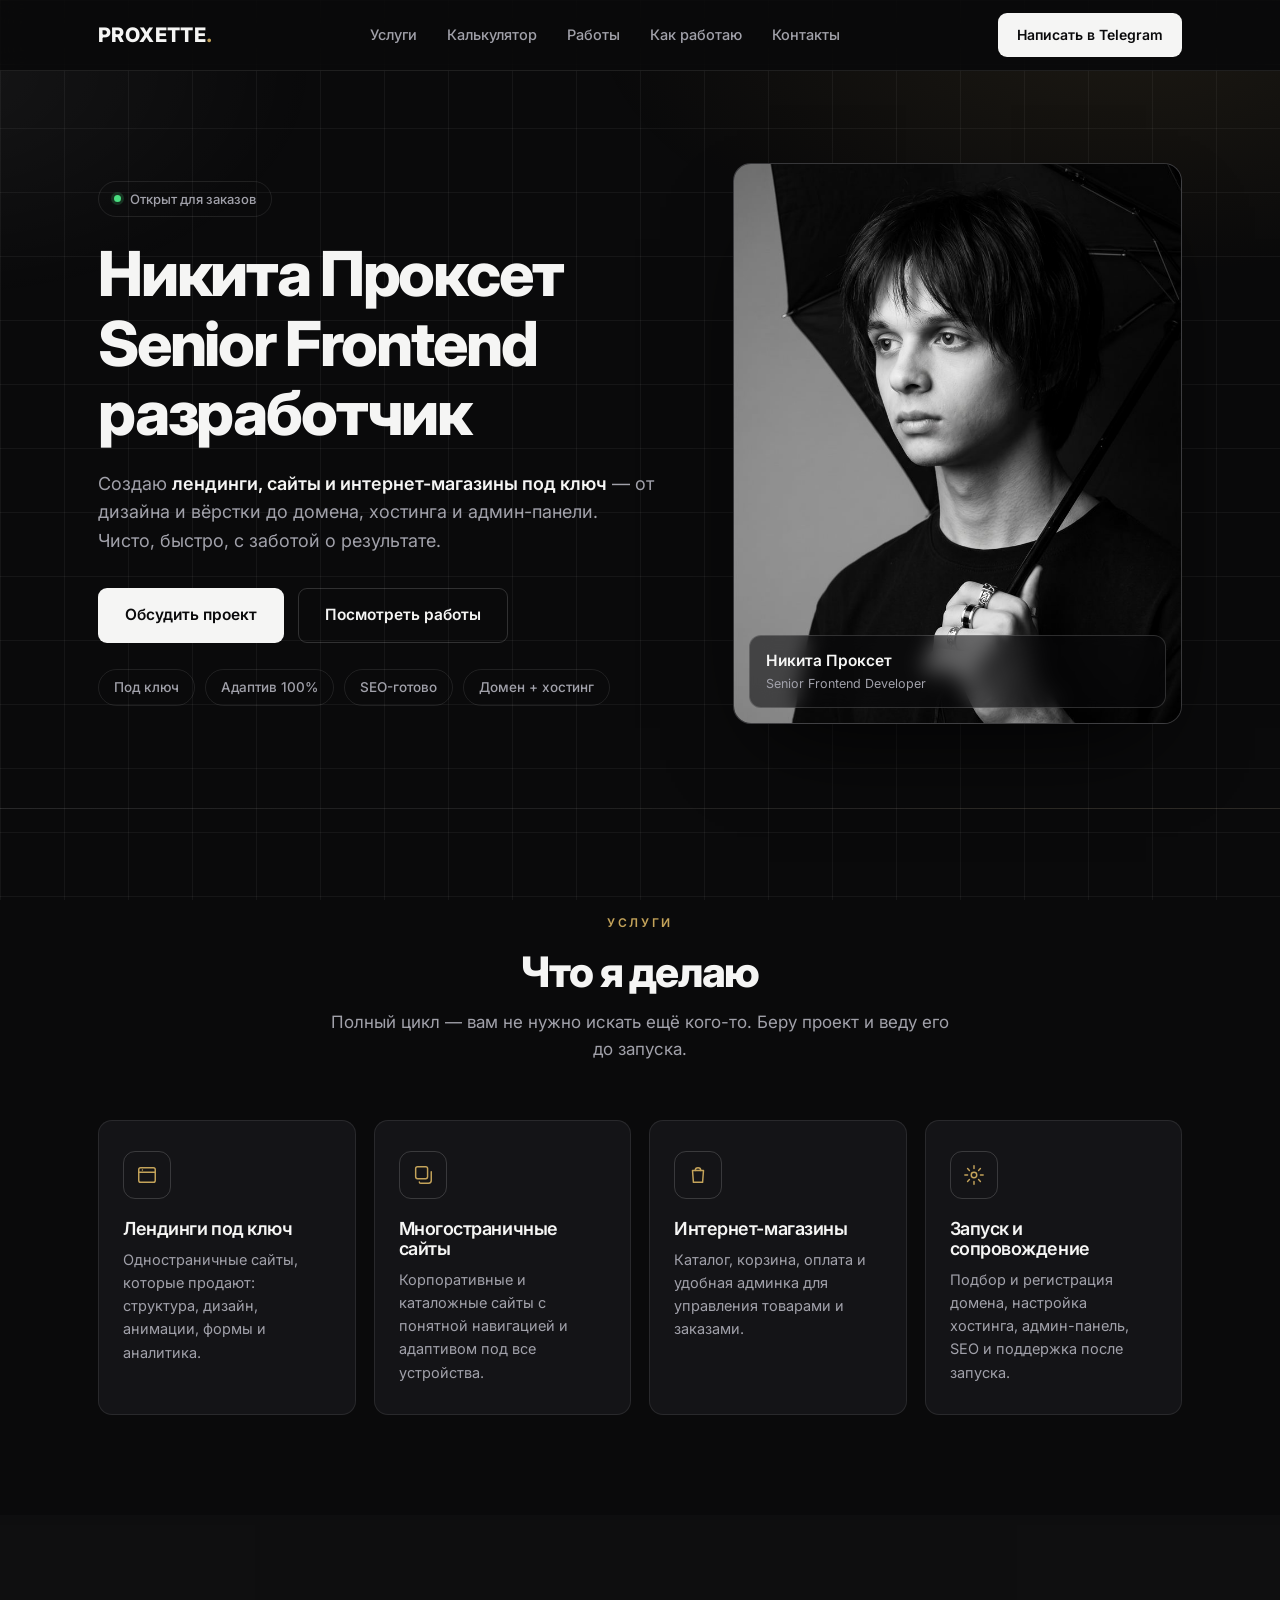
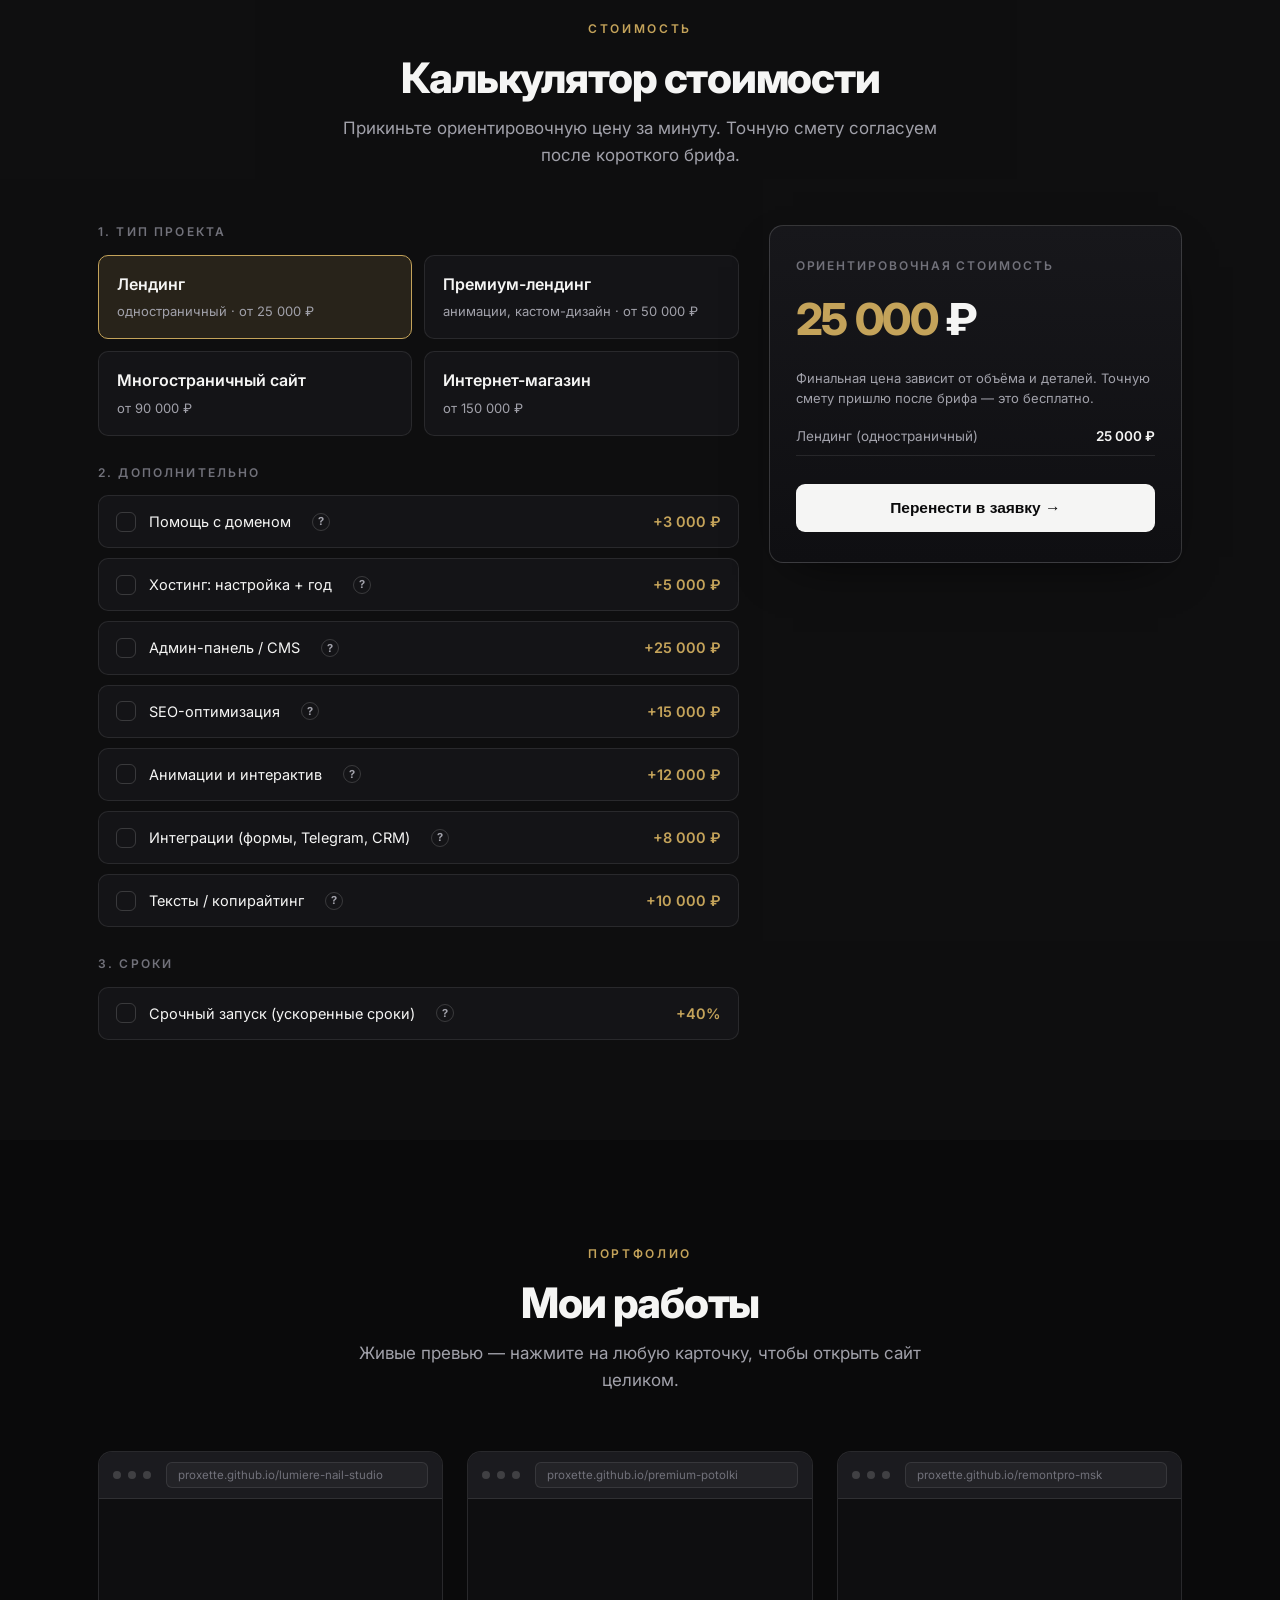
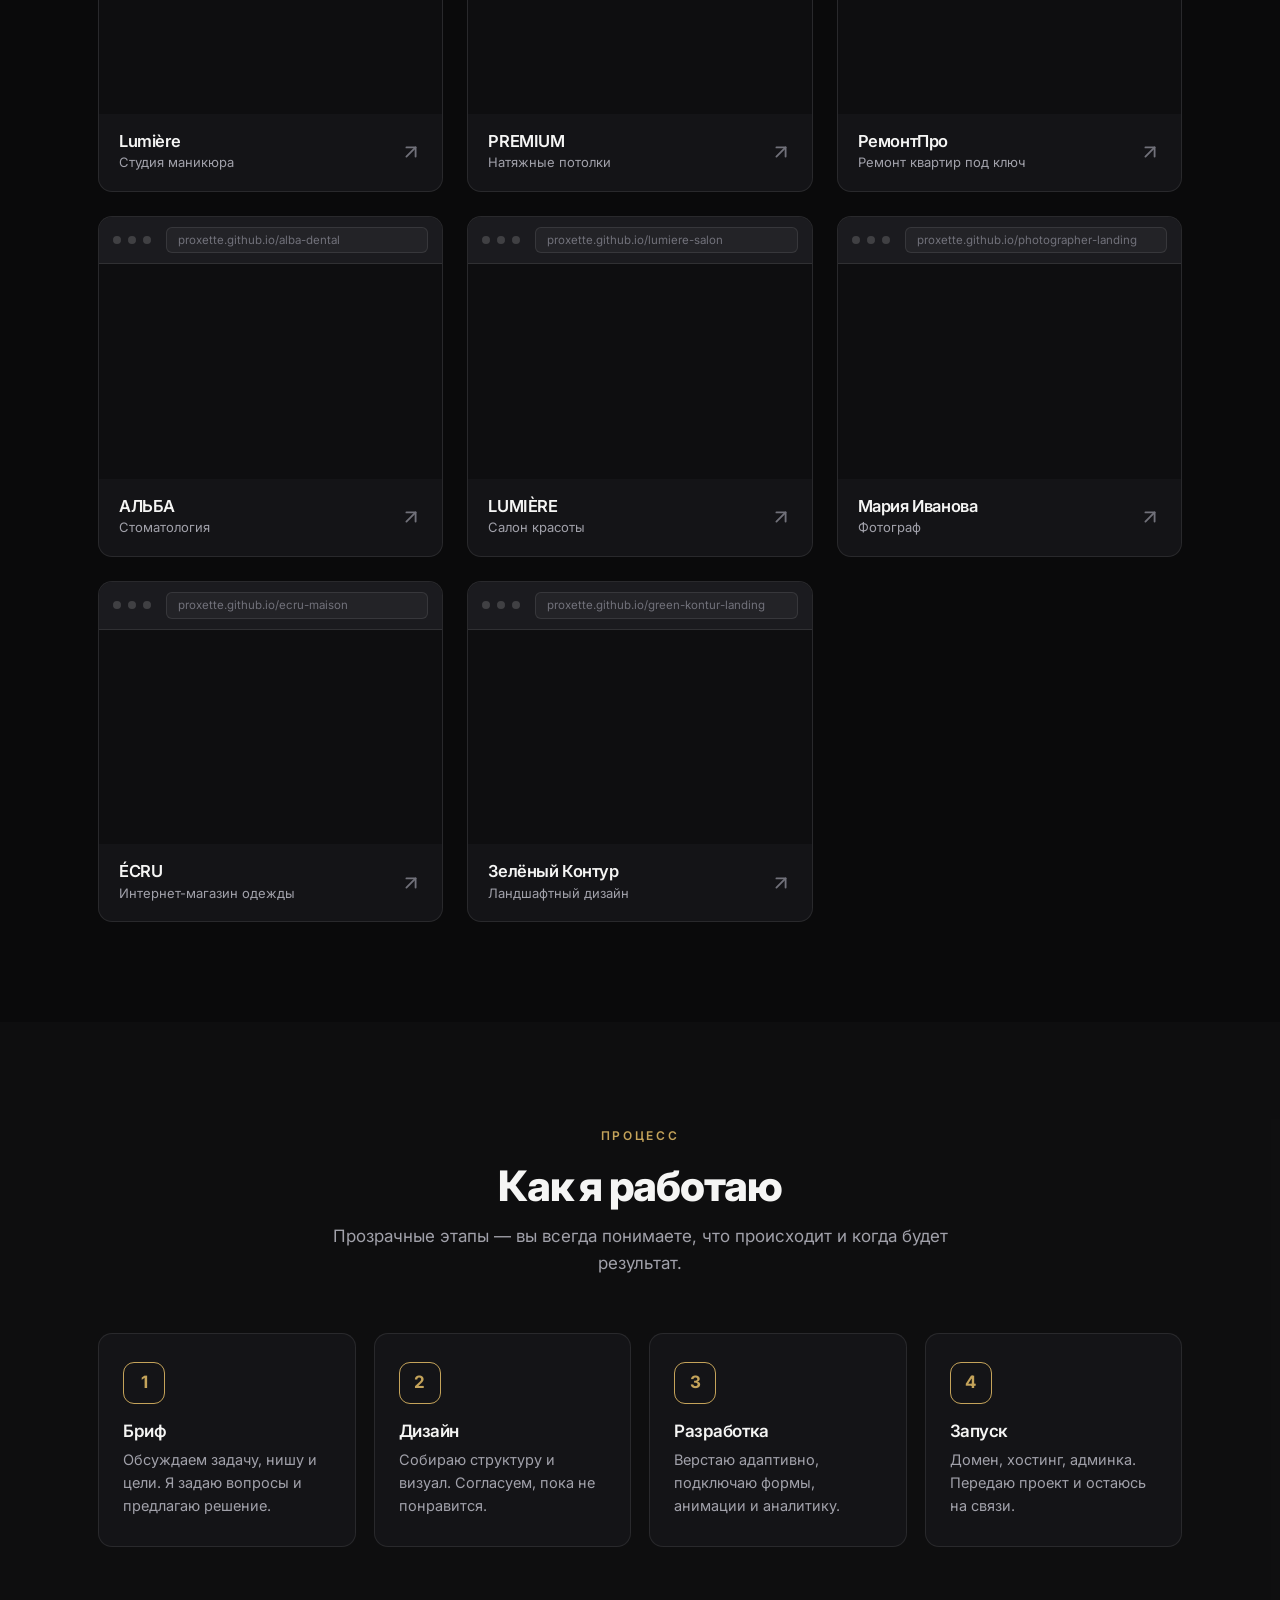
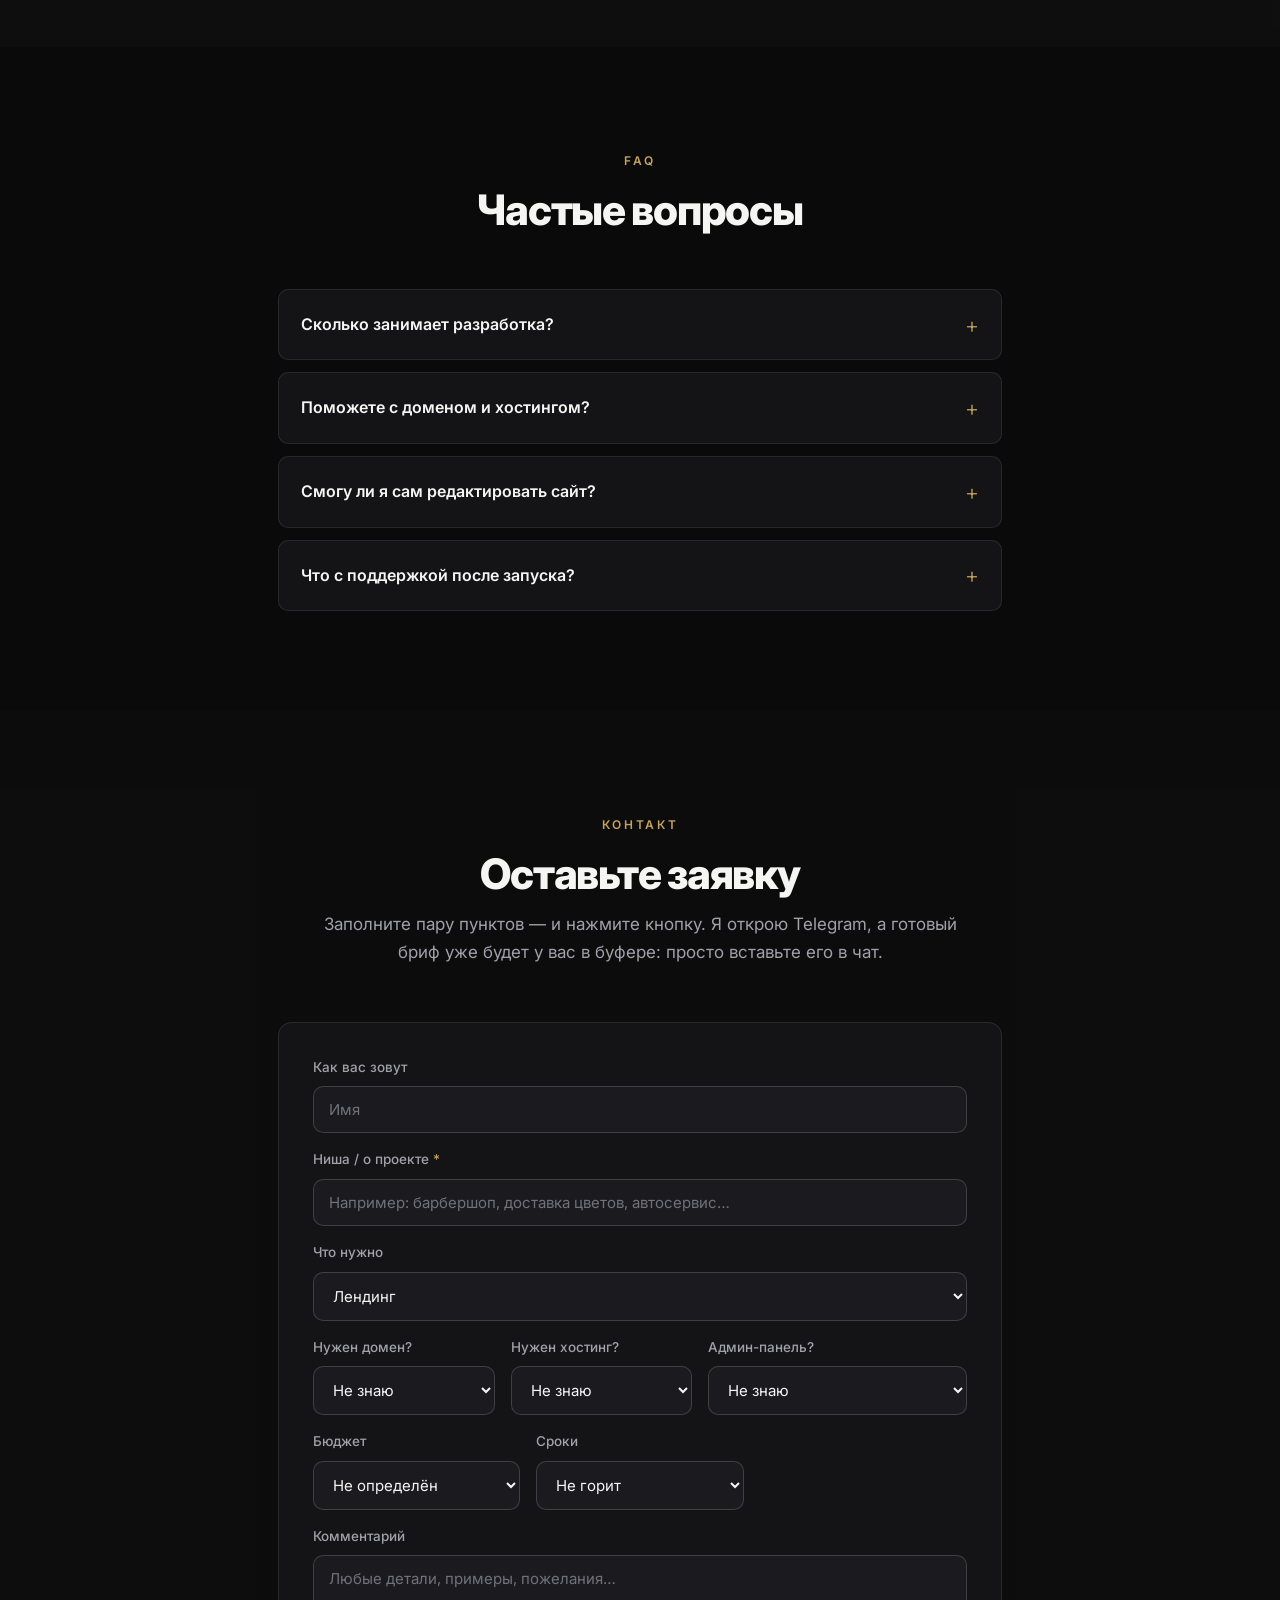
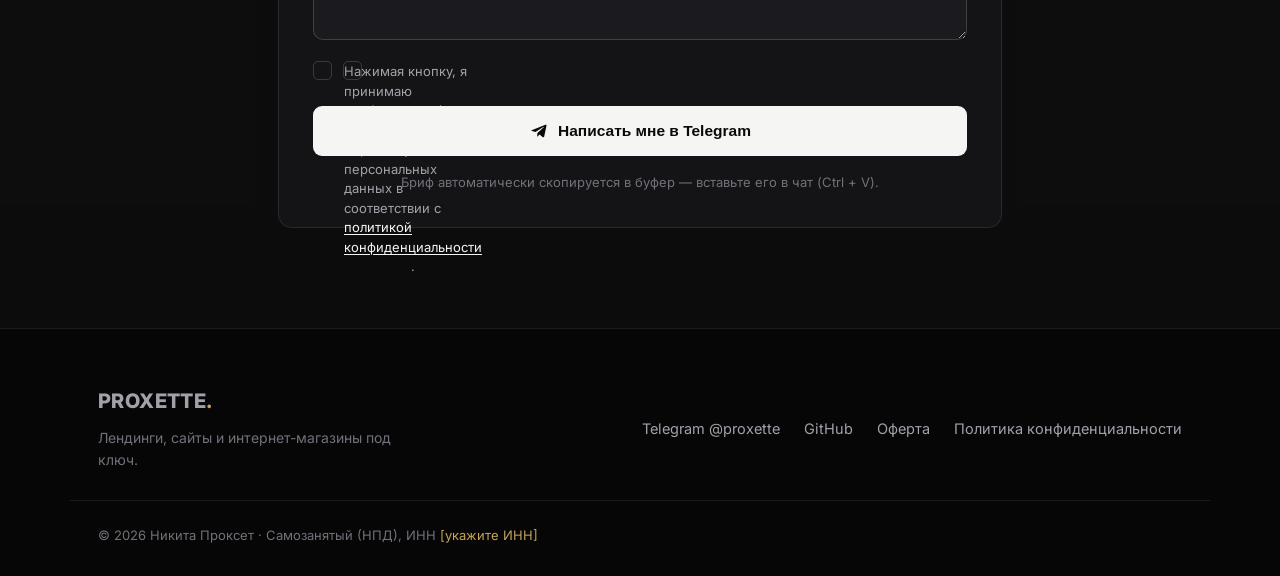
==== commit a01a1867: "Юридические документы: оферта, политика, согласие на ПДн - Страницы offer.html (публичная оферта, са" ====
--- a/index.html
+++ b/index.html
@@ -288,6 +288,12 @@
             <textarea id="f-comment" rows="3" placeholder="Любые детали, примеры, пожелания…"></textarea>
           </div>
 
+          <label class="consent">
+            <input type="checkbox" id="f-consent" />
+            <span></span>
+            <span>Нажимая кнопку, я принимаю <a href="offer.html" target="_blank" rel="noopener">публичную оферту</a> и даю согласие на обработку персональных данных в соответствии с <a href="privacy.html" target="_blank" rel="noopener">политикой конфиденциальности</a>.</span>
+          </label>
+
           <button type="submit" class="btn btn-tg btn-block">
             <svg viewBox="0 0 24 24" width="20" height="20" aria-hidden="true"><path fill="currentColor" d="M9.78 18.65l.28-4.23 7.68-6.92c.34-.31-.07-.46-.52-.19L7.74 13.3 3.64 12c-.88-.25-.89-.86.2-1.3l15.97-6.16c.73-.33 1.43.18 1.15 1.3l-2.72 12.81c-.19.91-.74 1.13-1.5.71L12.6 16.3l-1.99 1.93c-.23.23-.42.42-.83.42z"/></svg>
             Написать мне в Telegram
@@ -308,11 +314,11 @@
       <div class="footer-links">
         <a href="https://t.me/proxette" target="_blank" rel="noopener">Telegram @proxette</a>
         <a href="https://github.com/Proxette" target="_blank" rel="noopener">GitHub</a>
-        <a href="#calc">Калькулятор</a>
-        <a href="#works">Работы</a>
+        <a href="offer.html">Оферта</a>
+        <a href="privacy.html">Политика конфиденциальности</a>
       </div>
     </div>
-    <div class="container footer-bottom">© <span id="year"></span> Никита Проксет</div>
+    <div class="container footer-bottom">© <span id="year"></span> Никита Проксет · Самозанятый (НПД), ИНН <span style="color:var(--accent)">[укажите ИНН]</span></div>
   </footer>
 
   <!-- Toast -->
--- a/styles.css
+++ b/styles.css
@@ -23,14 +23,26 @@
 
 /* ========== RESET ========== */
 * { box-sizing: border-box; margin: 0; padding: 0; }
-html { scroll-behavior: smooth; scroll-padding-top: 84px; -webkit-text-size-adjust: 100%; }
+html { scroll-behavior: smooth; scroll-padding-top: 84px; -webkit-text-size-adjust: 100%; background: var(--bg); }
 body {
   font-family: var(--font);
   color: var(--ink);
-  background: var(--bg);
+  background: transparent;
   line-height: 1.6;
   -webkit-font-smoothing: antialiased;
   text-rendering: optimizeLegibility;
+}
+/* subtle fixed grid backdrop behind all content — same palette, low contrast */
+body::before {
+  content: "";
+  position: fixed;
+  inset: 0;
+  z-index: -1;
+  pointer-events: none;
+  background-image:
+    linear-gradient(rgba(255,255,255,.05) 1px, transparent 1px),
+    linear-gradient(90deg, rgba(255,255,255,.05) 1px, transparent 1px);
+  background-size: 64px 64px;
 }
 img { max-width: 100%; display: block; }
 a { color: inherit; text-decoration: none; }
@@ -143,7 +155,7 @@
 
 /* ========== SECTIONS ========== */
 .section { padding: 100px 0; }
-.section-alt { background: var(--bg-2); }
+.section-alt { background: rgba(255,255,255,.018); }
 .section-head { max-width: 640px; margin: 0 auto 56px; text-align: center; }
 .section-head h2 { font-size: clamp(28px, 3.6vw, 42px); font-weight: 800; letter-spacing: -.03em; }
 .section-head p { color: var(--muted); margin-top: 14px; font-size: 17px; }
@@ -205,25 +217,18 @@
   font-family: var(--font); transition: border-color .15s, color .15s; padding: 0;
 }
 .info:hover, .info:focus-visible { border-color: var(--accent); color: var(--accent); outline: none; }
-.info::after {
-  content: attr(data-tip);
-  position: absolute; bottom: calc(100% + 11px); left: 50%;
-  transform: translateX(-50%) translateY(5px);
-  width: min(270px, 76vw);
+/* floating tooltip — positioned by JS and clamped to the viewport (overflow-safe on mobile) */
+.tip {
+  position: fixed; z-index: 200;
+  width: max-content; max-width: min(280px, calc(100vw - 24px));
   background: var(--surface-2); color: var(--ink);
   border: 1px solid var(--line-2); border-radius: 10px; padding: 11px 13px;
-  font-size: 12.5px; font-weight: 400; line-height: 1.5; letter-spacing: 0; text-align: left;
-  box-shadow: var(--shadow-lg);
-  opacity: 0; visibility: hidden; transition: opacity .18s, transform .18s, visibility .18s;
-  z-index: 40; pointer-events: none; white-space: normal;
-}
-.info::before {
-  content: ""; position: absolute; bottom: calc(100% + 5px); left: 50%; transform: translateX(-50%);
-  border: 6px solid transparent; border-top-color: var(--line-2);
-  opacity: 0; visibility: hidden; transition: opacity .18s, visibility .18s; z-index: 41;
-}
-.info:hover::after, .info:focus::after, .info.open::after { opacity: 1; visibility: visible; transform: translateX(-50%) translateY(0); }
-.info:hover::before, .info:focus::before, .info.open::before { opacity: 1; visibility: visible; }
+  font-size: 12.5px; line-height: 1.5; text-align: left;
+  box-shadow: var(--shadow-lg); pointer-events: none;
+  display: none; opacity: 0; transform: translateY(4px);
+  transition: opacity .15s ease, transform .15s ease;
+}
+.tip.show { display: block; opacity: 1; transform: translateY(0); }
 
 .calc-result {
   position: sticky; top: 92px;
@@ -297,7 +302,7 @@
 .faq p { color: var(--muted); padding: 0 0 18px; }
 
 /* ========== CONTACT / BRIEF ========== */
-.section-dark { background: var(--bg-2); }
+.section-dark { background: rgba(255,255,255,.012); }
 .brief {
   display: flex; flex-direction: column; gap: 16px;
   background: var(--surface); border: 1px solid var(--line); border-radius: var(--radius);
@@ -339,6 +344,40 @@
   opacity: 0; pointer-events: none; transition: .3s ease; z-index: 100; max-width: 90vw; text-align: center;
 }
 .toast.show { opacity: 1; transform: translateX(-50%) translateY(0); }
+
+/* ========== CONSENT CHECKBOX (форма) ========== */
+.consent { display: flex; align-items: flex-start; gap: 11px; cursor: pointer; font-size: 13px; color: var(--muted); line-height: 1.5; margin-top: 4px; }
+.consent input { position: absolute; opacity: 0; }
+.consent > span { width: 19px; height: 19px; border-radius: 5px; border: 1.5px solid var(--line-2); flex: none; display: grid; place-items: center; margin-top: 1px; transition: .15s; }
+.consent input:checked + span { background: var(--accent); border-color: var(--accent); }
+.consent input:checked + span::after { content: "✓"; color: #0a0a0b; font-size: 12px; font-weight: 700; }
+.consent a { color: var(--ink); text-decoration: underline; text-underline-offset: 2px; }
+.consent a:hover { color: var(--accent); }
+
+/* ========== LEGAL PAGES (оферта, политика) ========== */
+.legal-header { border-bottom: 1px solid var(--line); position: sticky; top: 0; z-index: 50; background: rgba(10,10,11,.72); backdrop-filter: saturate(160%) blur(14px); }
+.legal-header .container { display: flex; align-items: center; justify-content: space-between; height: 70px; }
+.legal-back { color: var(--muted); font-size: 14.5px; transition: color .15s; }
+.legal-back:hover { color: var(--ink); }
+.legal { padding: 56px 0 90px; }
+.legal .container { max-width: 820px; }
+.legal h1 { font-size: clamp(28px, 4vw, 40px); font-weight: 800; letter-spacing: -.03em; }
+.legal .updated { color: var(--faint); font-size: 14px; margin: 14px 0 8px; }
+.legal .lead-note { color: var(--muted); font-size: 15px; margin-bottom: 36px; }
+.legal h2 { font-size: 20px; font-weight: 700; margin: 40px 0 14px; }
+.legal h3 { font-size: 16px; font-weight: 600; margin: 22px 0 10px; }
+.legal p, .legal li { color: var(--muted); font-size: 15px; line-height: 1.7; }
+.legal p { margin-bottom: 12px; }
+.legal ul, .legal ol { padding-left: 22px; margin: 0 0 14px; }
+.legal ul li { list-style: disc; margin-bottom: 7px; }
+.legal ol li { list-style: decimal; margin-bottom: 7px; }
+.legal a { color: var(--ink); text-decoration: underline; text-underline-offset: 2px; }
+.legal a:hover { color: var(--accent); }
+.legal .ph { color: var(--accent); background: var(--accent-soft); padding: 1px 7px; border-radius: 5px; font-weight: 600; white-space: nowrap; }
+.legal .req-box { background: var(--surface); border: 1px solid var(--line); border-radius: var(--radius); padding: 22px 24px; margin-top: 16px; }
+.legal .req-box p { margin-bottom: 6px; }
+.legal .tip-callout { background: var(--surface); border: 1px solid var(--line-2); border-left: 3px solid var(--accent); border-radius: 10px; padding: 16px 18px; margin: 0 0 32px; }
+.legal .tip-callout p { margin: 0; font-size: 14px; }
 
 /* ========== RESPONSIVE ========== */
 @media (max-width: 980px) {
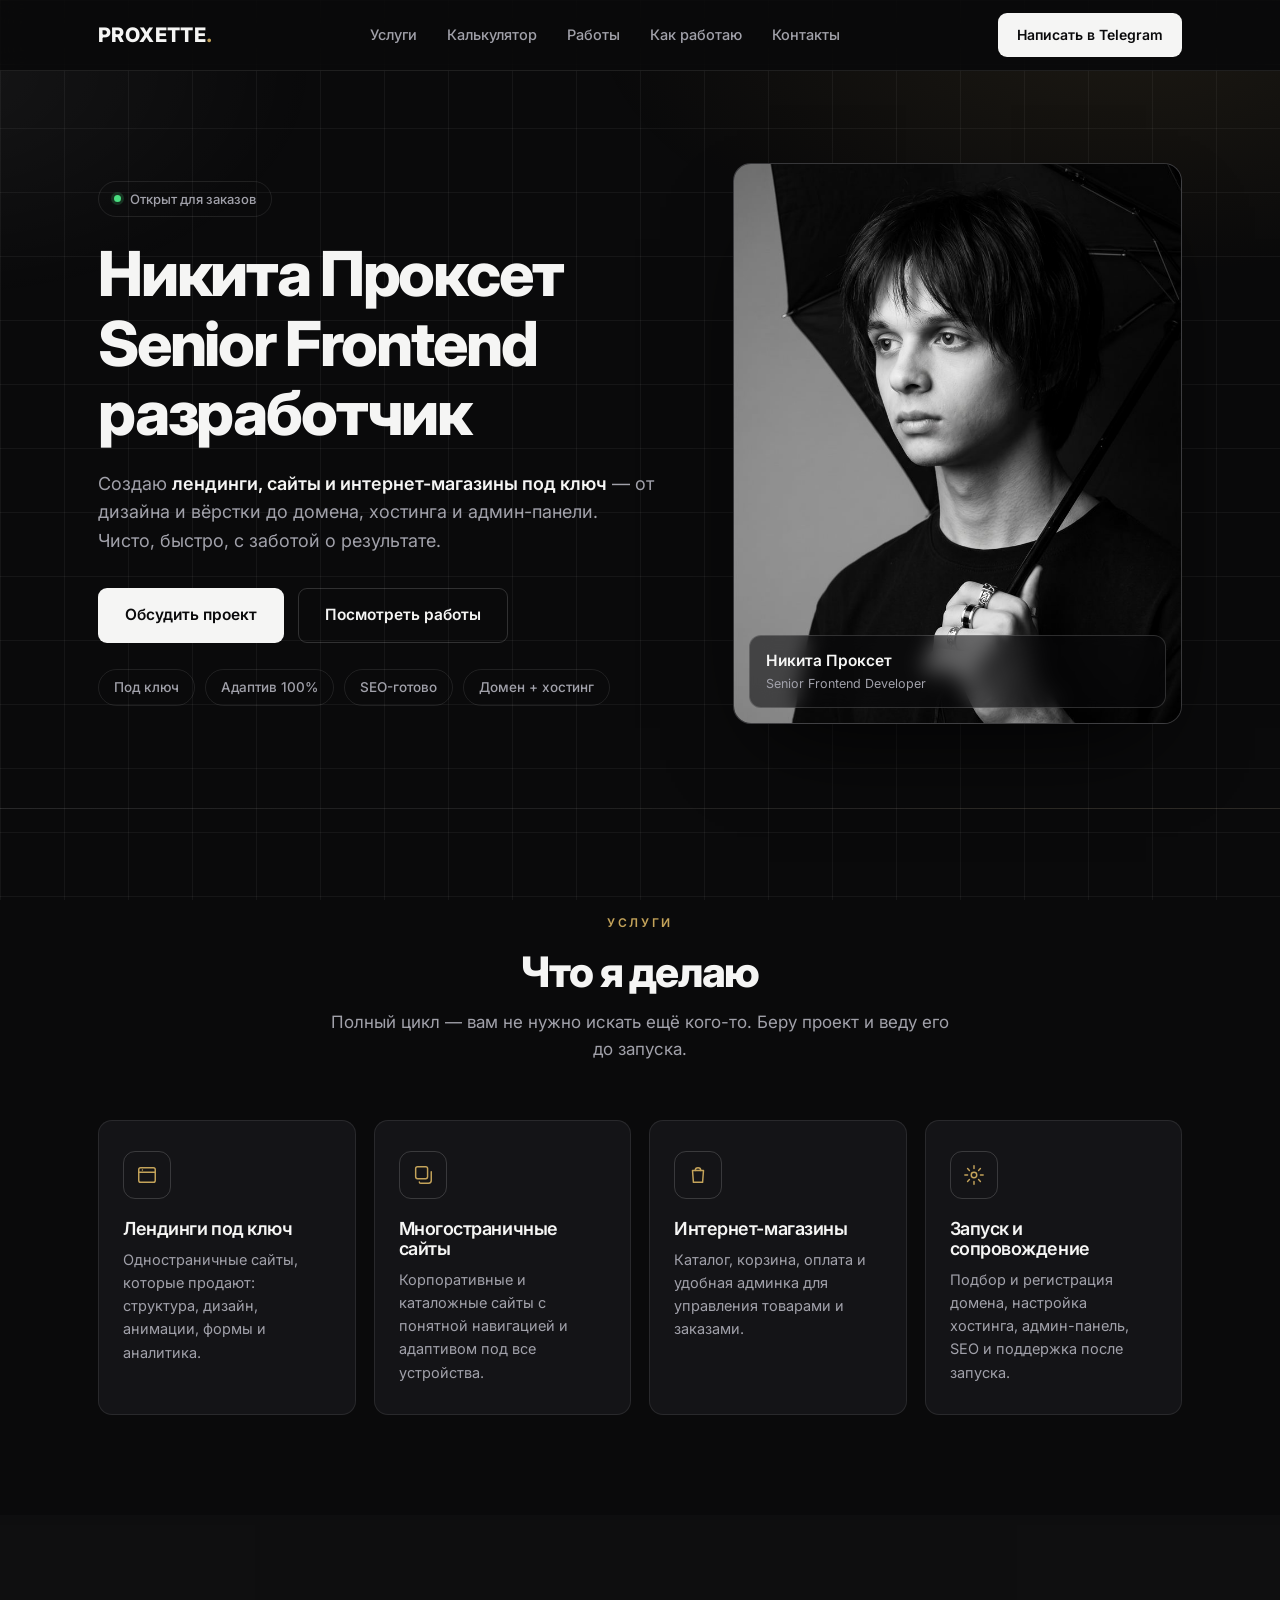
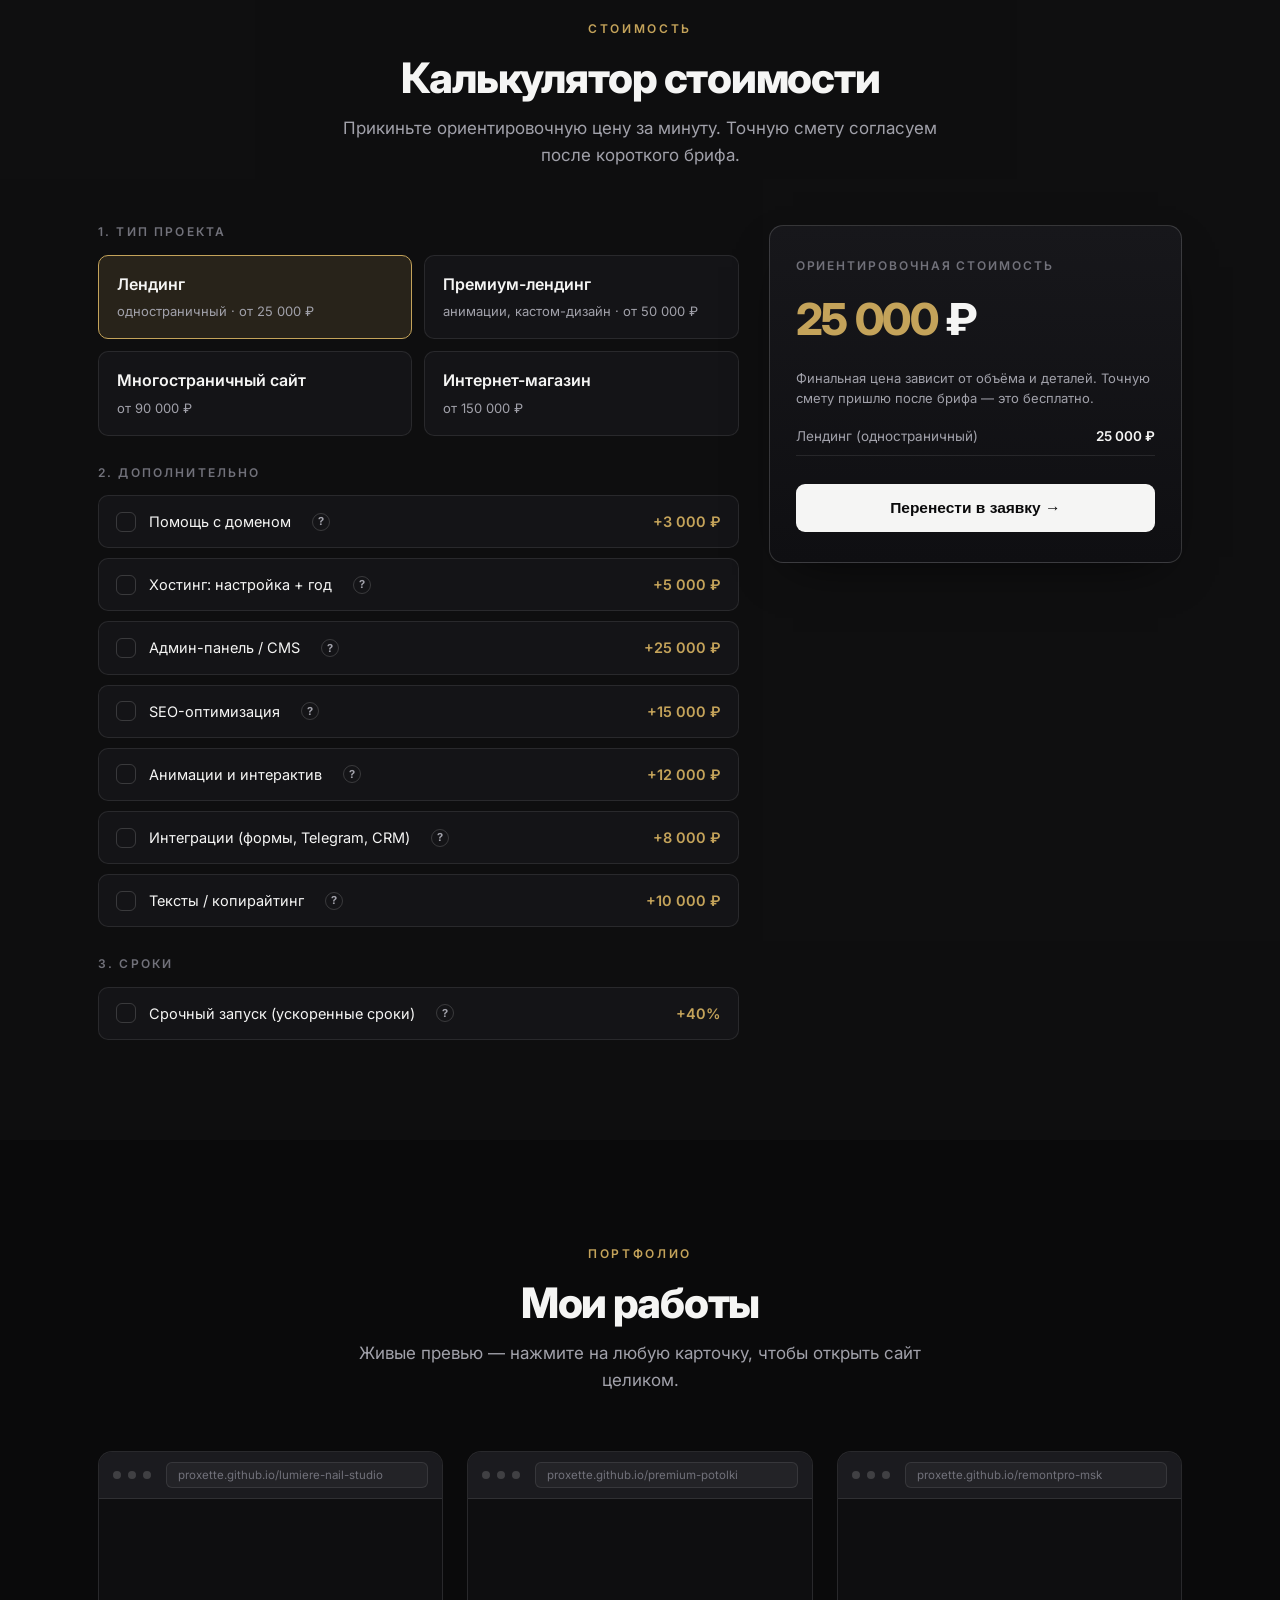
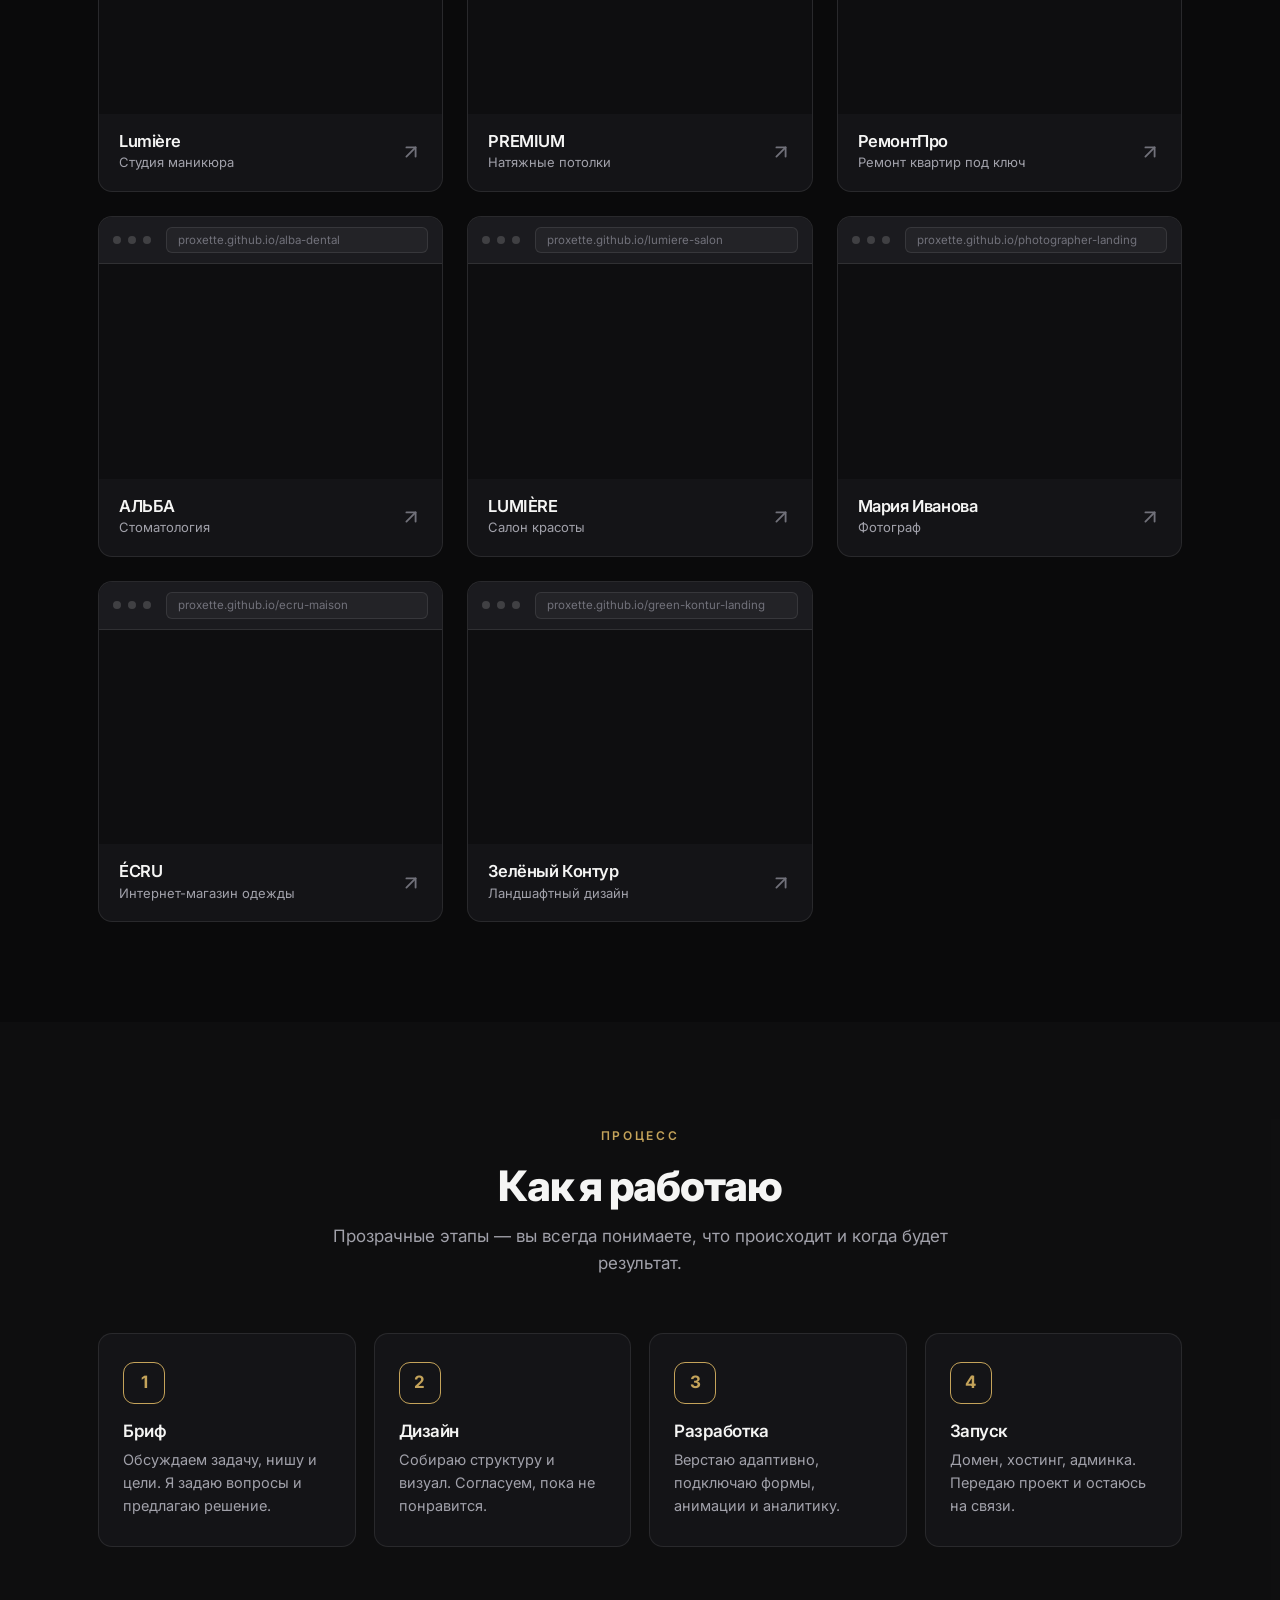
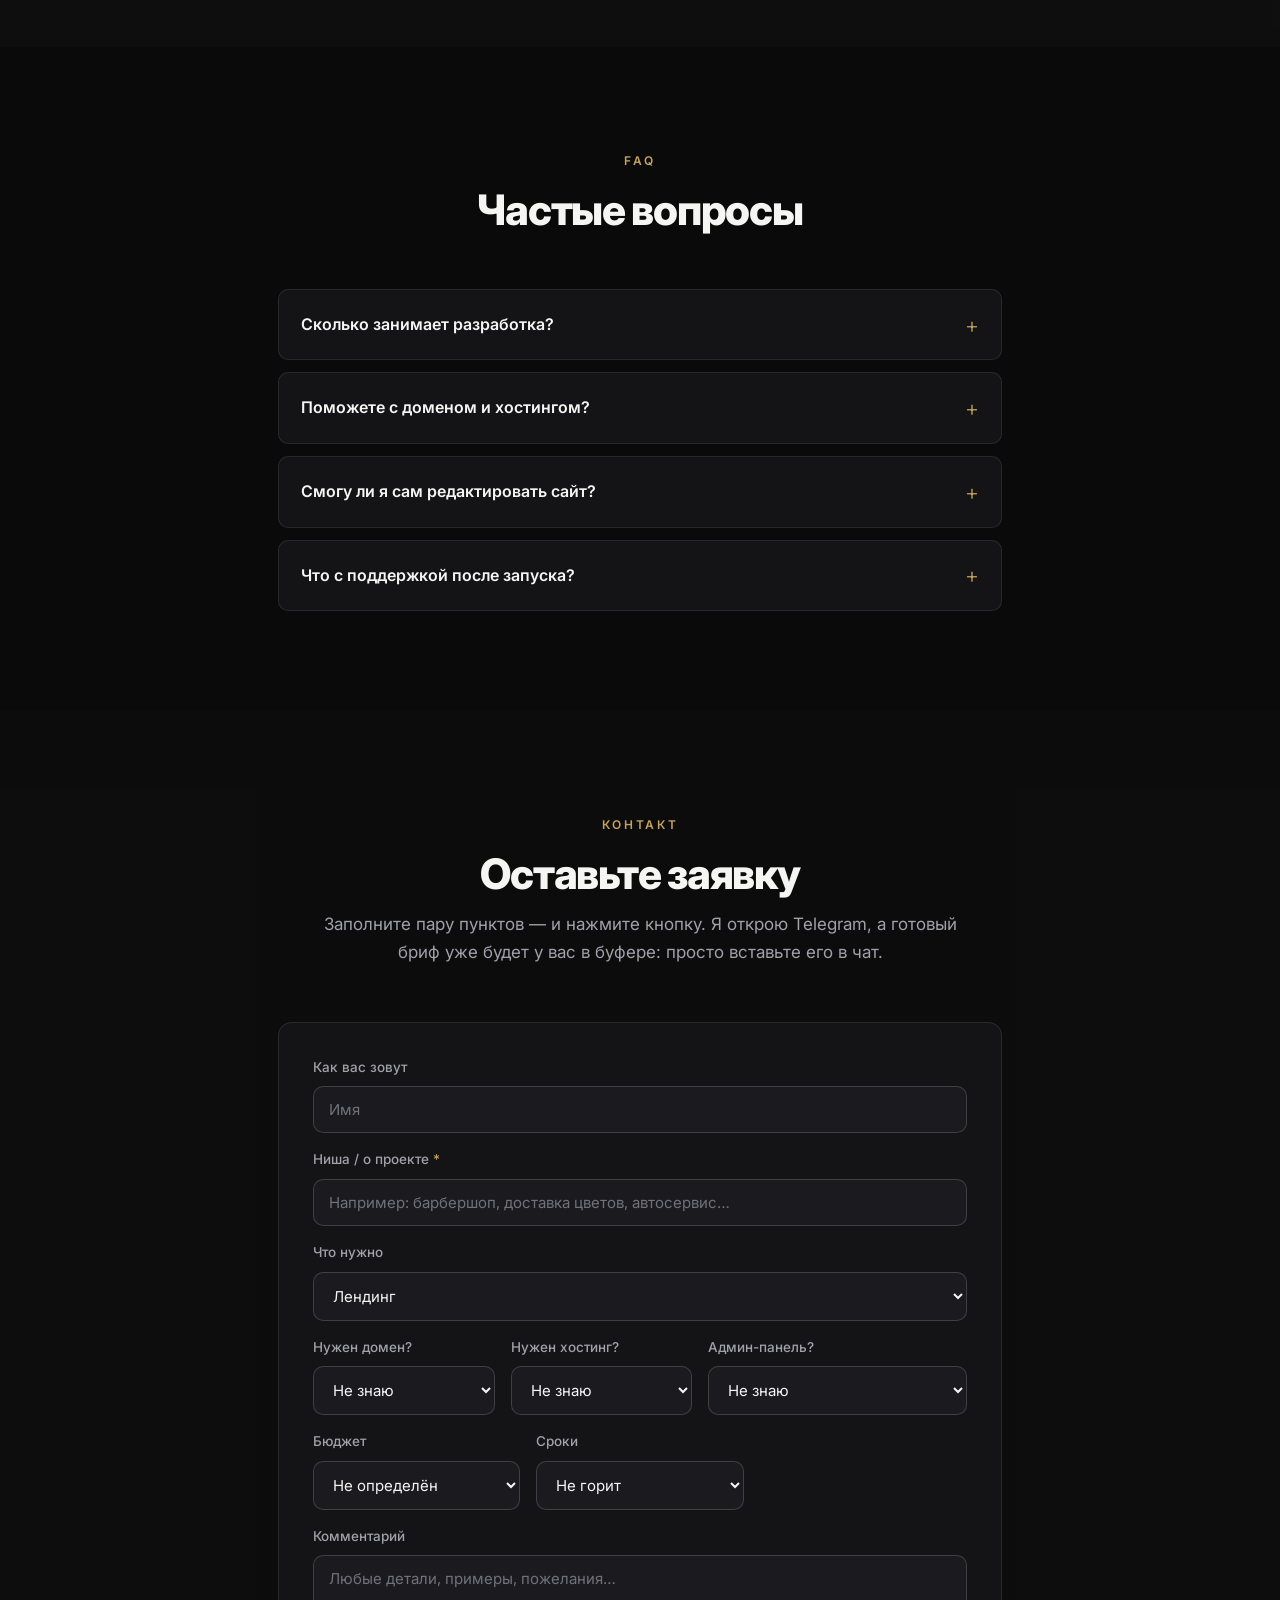
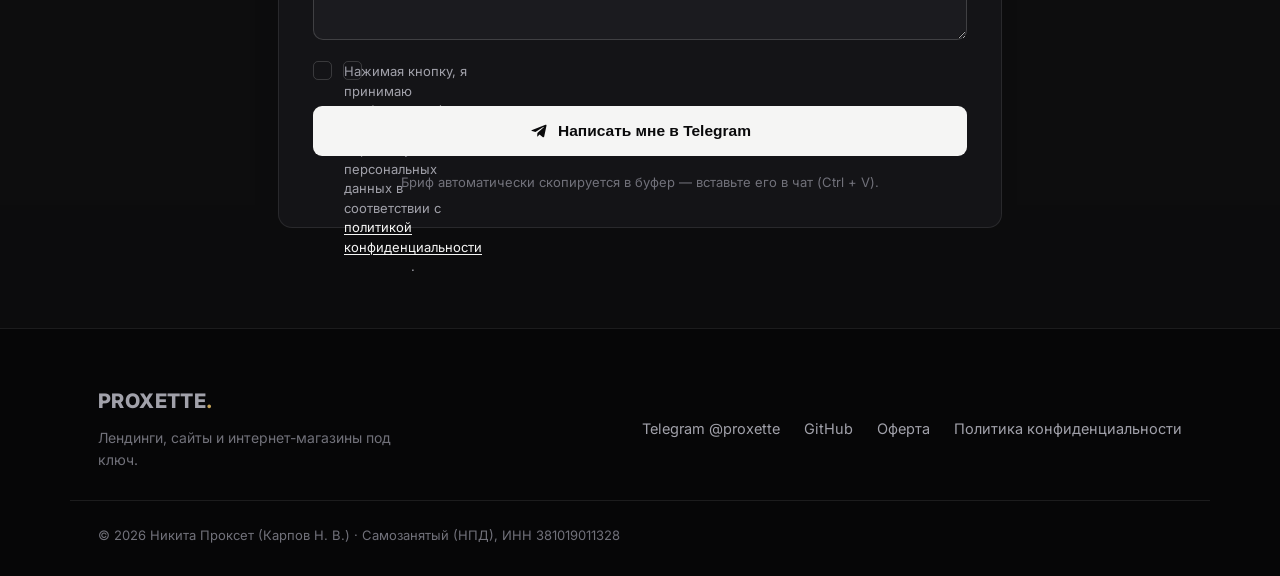
==== commit 07055abc: "Юридические документы: оферта, политика, согласие на ПДн - Страницы offer.html (публичная оферта, са" ====
--- a/index.html
+++ b/index.html
@@ -318,7 +318,7 @@
         <a href="privacy.html">Политика конфиденциальности</a>
       </div>
     </div>
-    <div class="container footer-bottom">© <span id="year"></span> Никита Проксет · Самозанятый (НПД), ИНН <span style="color:var(--accent)">[укажите ИНН]</span></div>
+    <div class="container footer-bottom">© <span id="year"></span> Никита Проксет (Карпов Н. В.) · Самозанятый (НПД), ИНН 381019011328</div>
   </footer>
 
   <!-- Toast -->
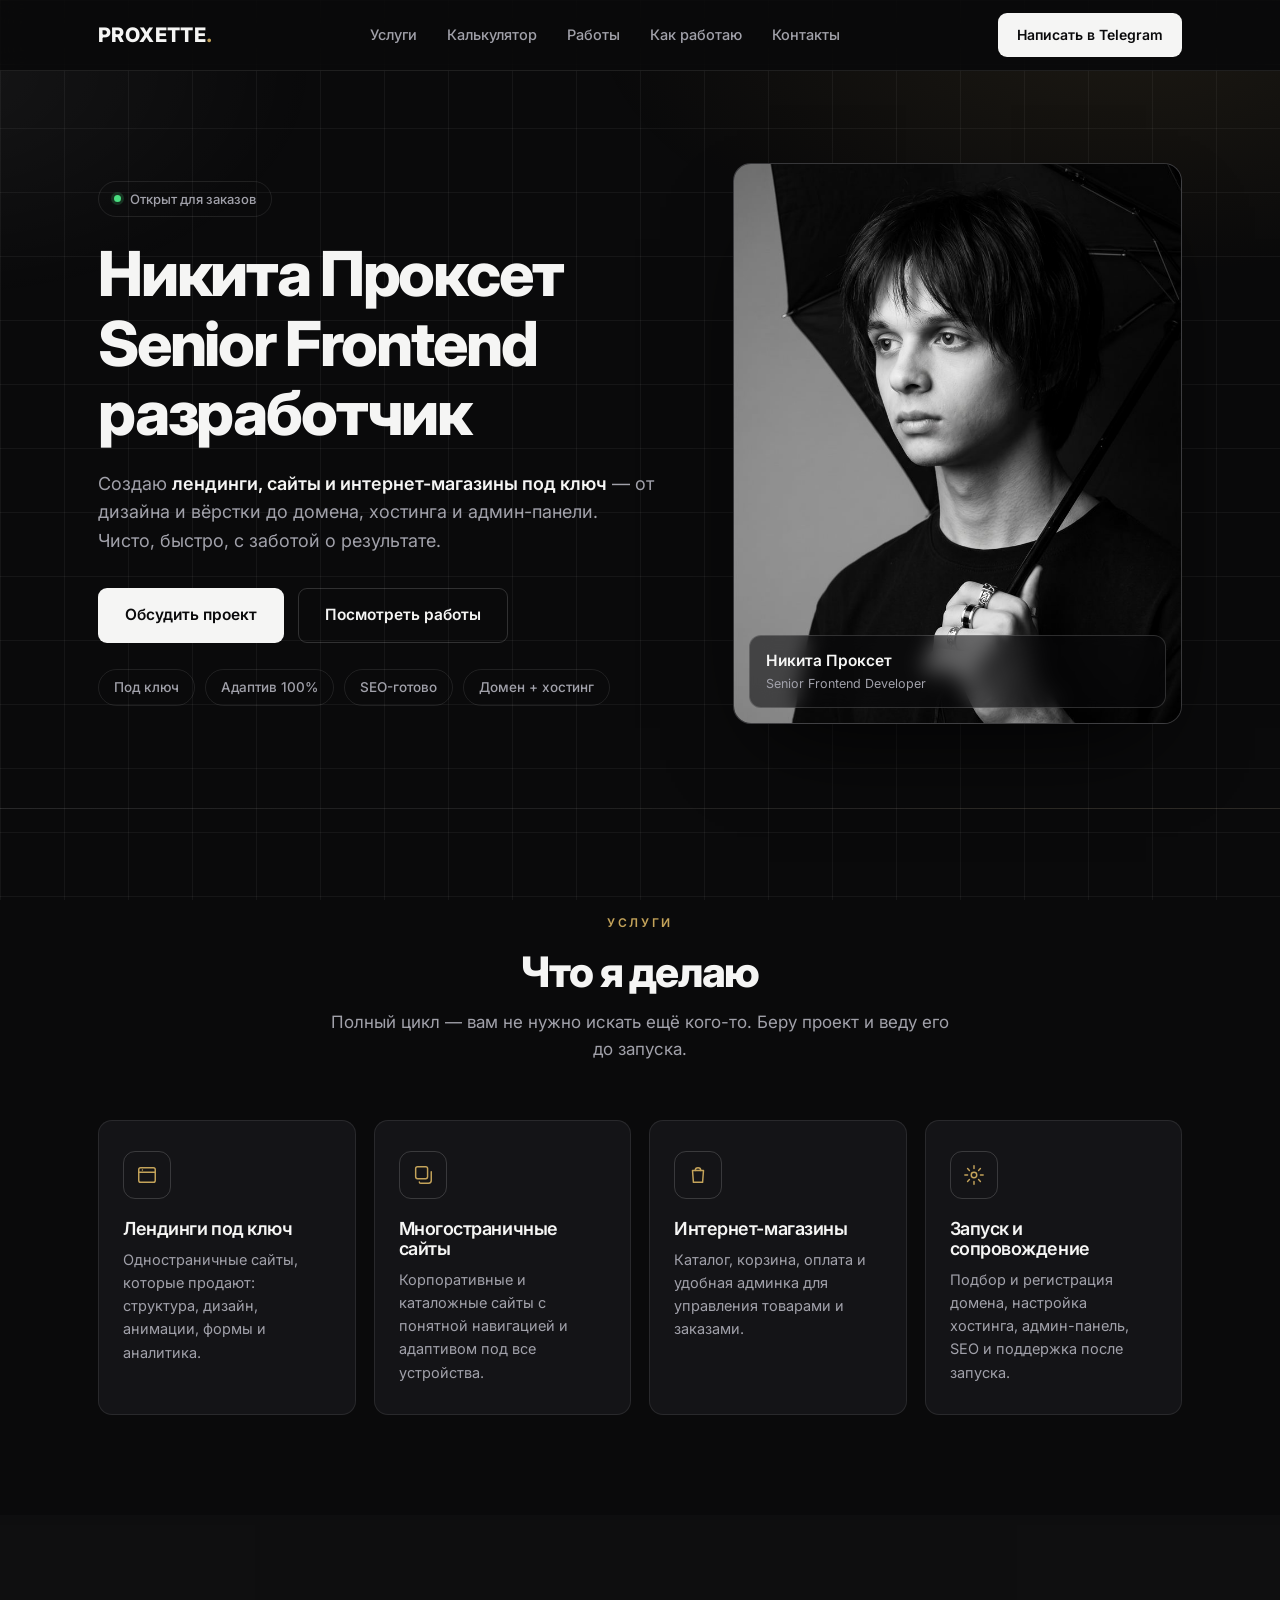
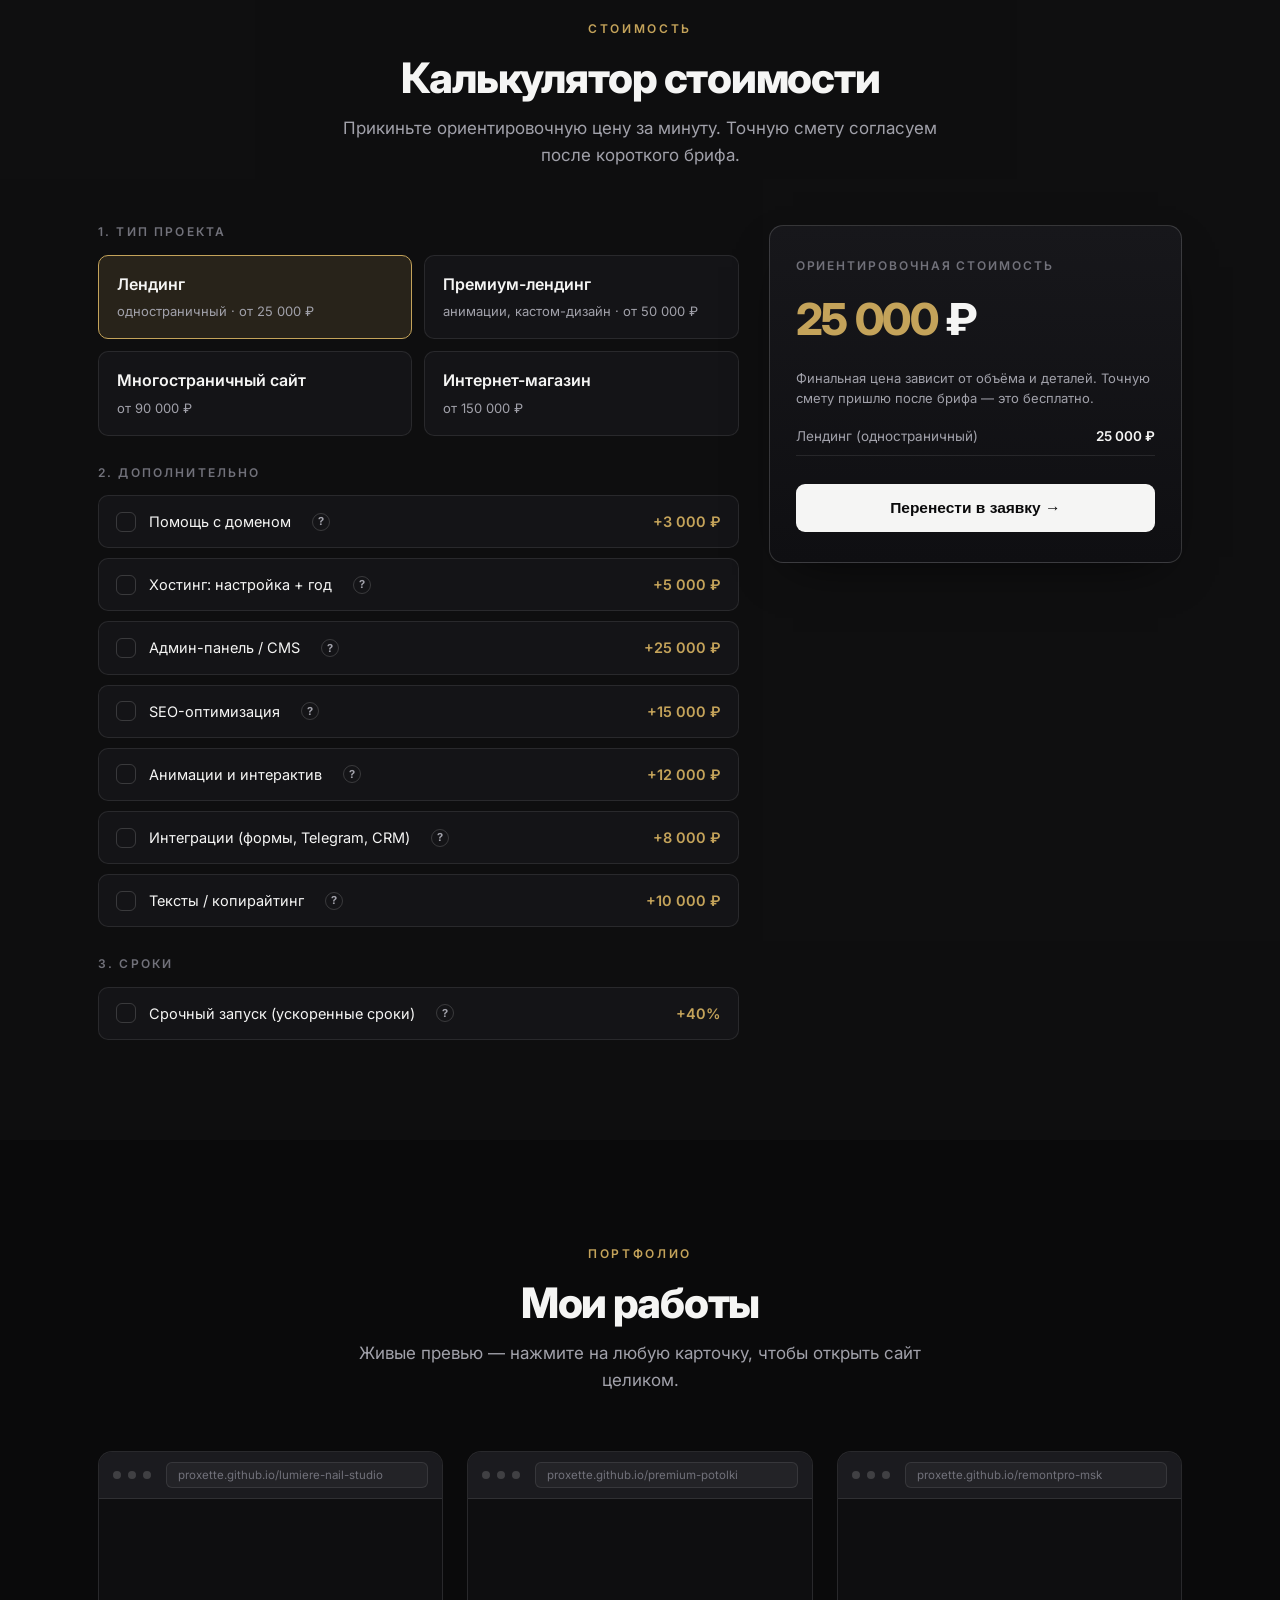
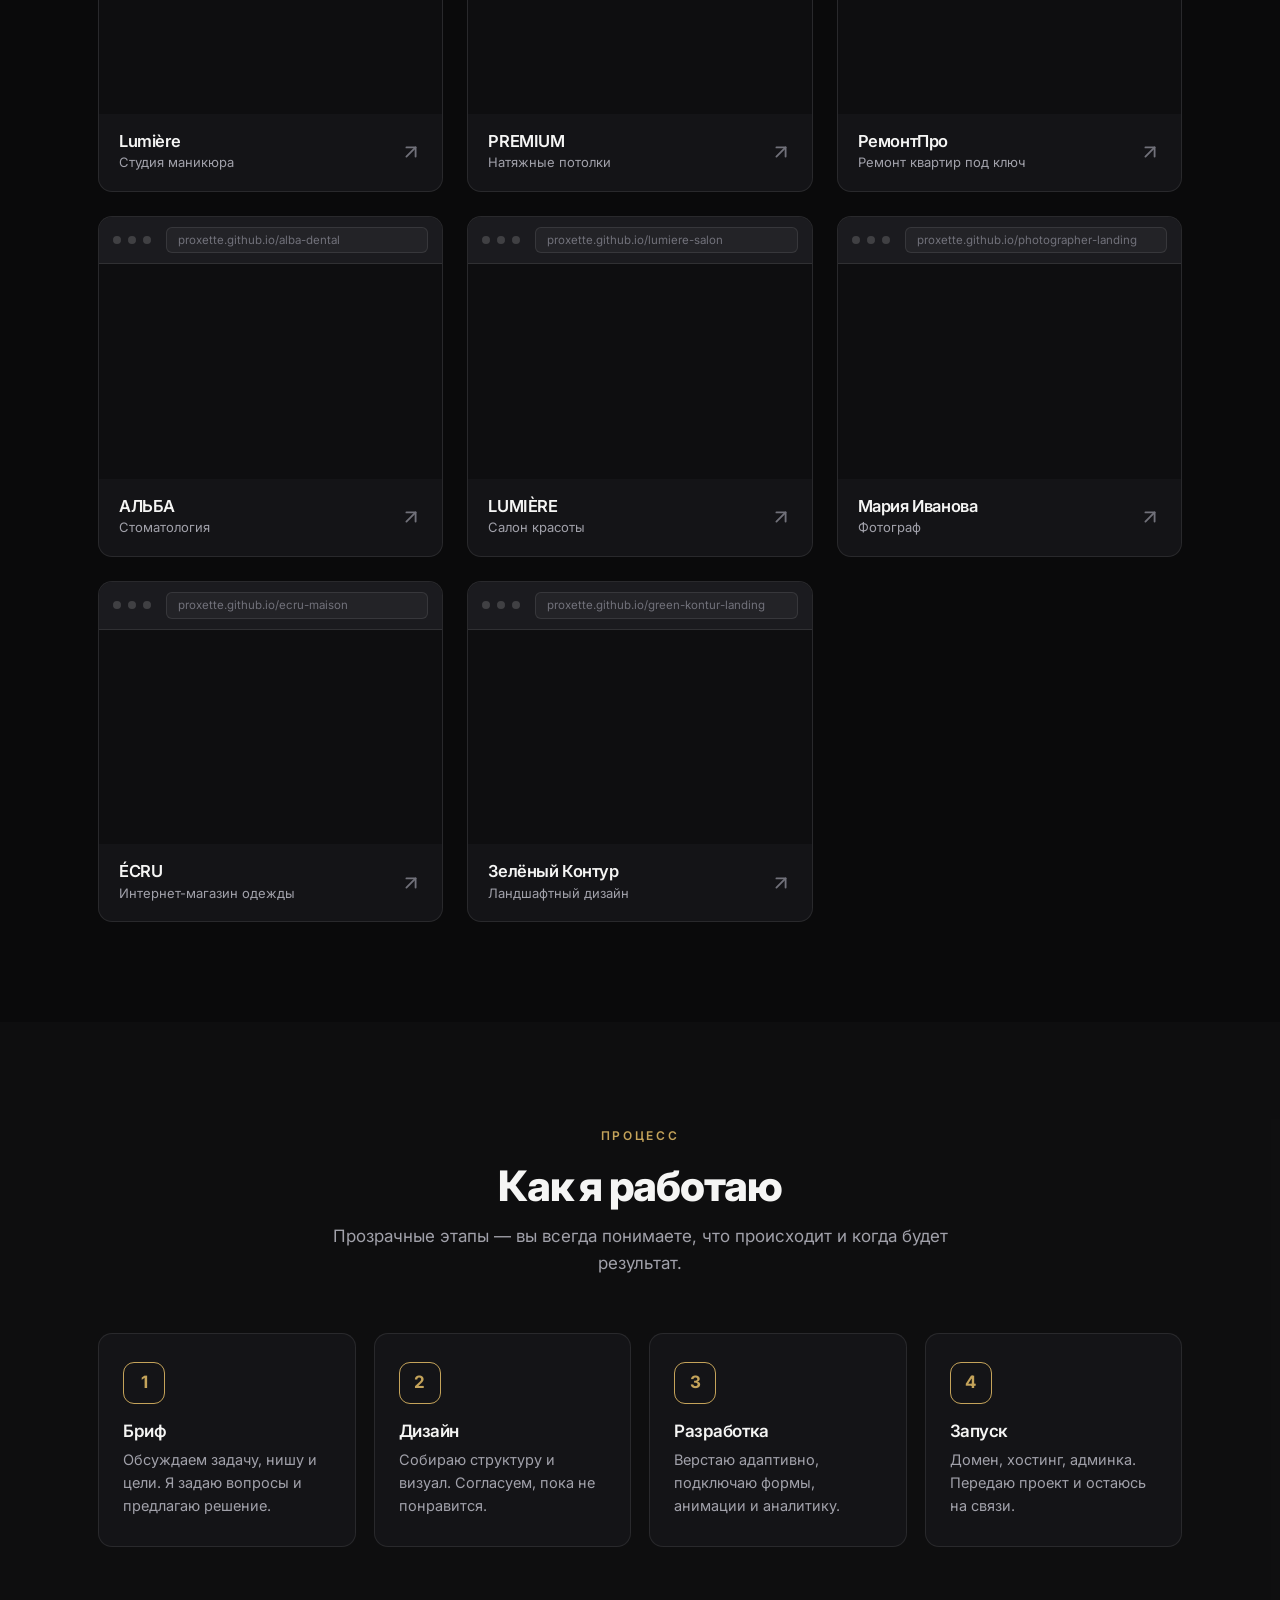
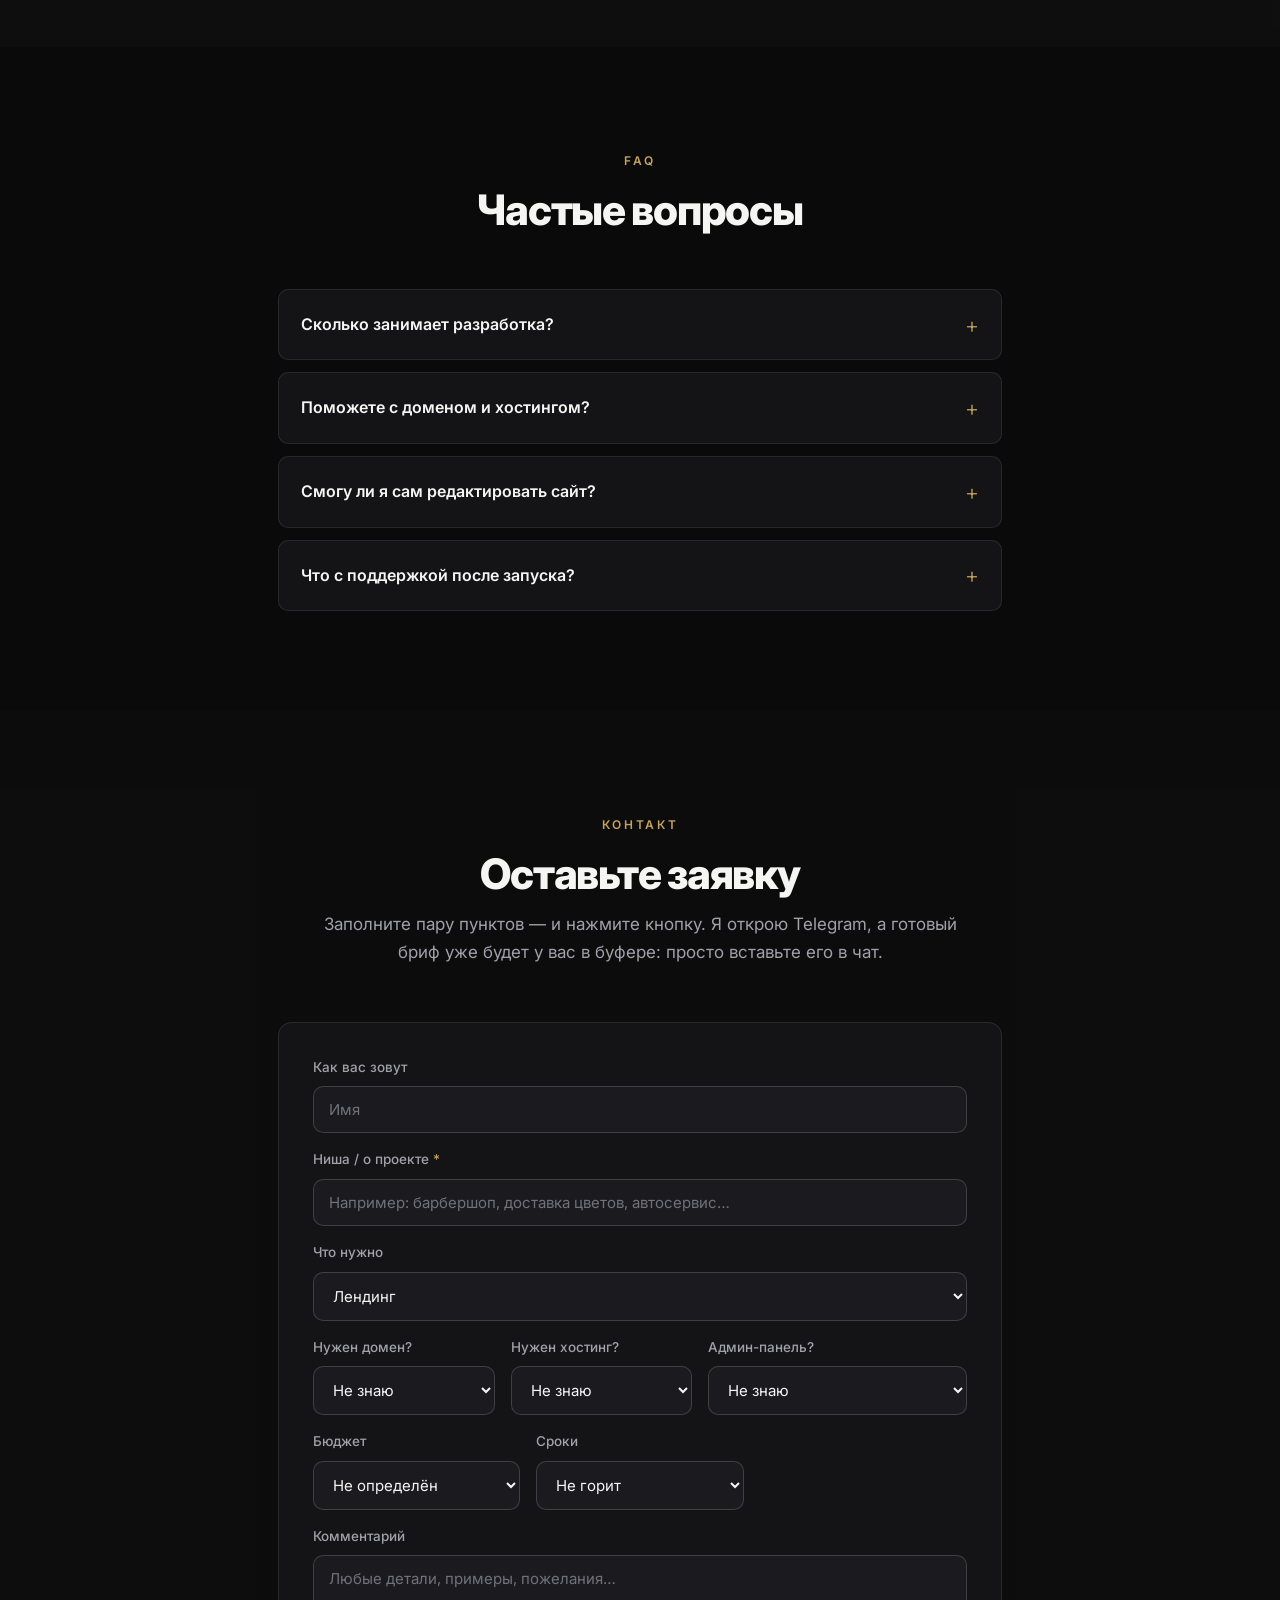
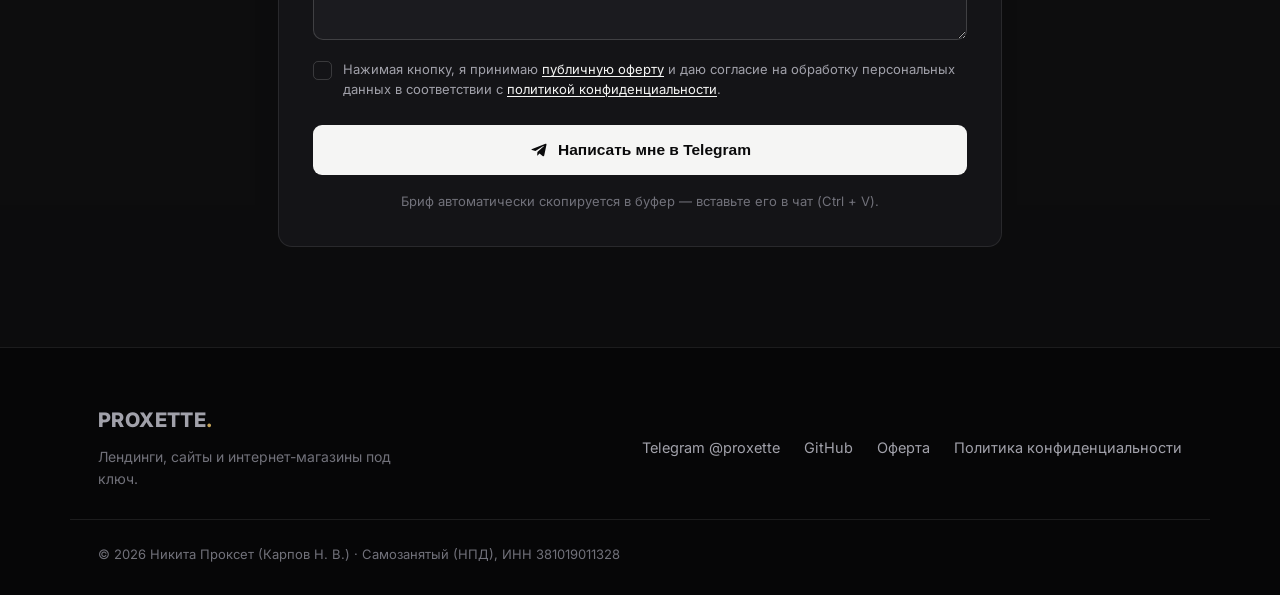
==== commit 932e35d2: "Версионирование CSS/JS (?v=2) для сброса кэша браузера Чтобы исправление верстки чекбокса согласия г" ====
--- a/index.html
+++ b/index.html
@@ -15,7 +15,7 @@
   <link rel="preconnect" href="https://fonts.googleapis.com" />
   <link rel="preconnect" href="https://fonts.gstatic.com" crossorigin />
   <link href="https://fonts.googleapis.com/css2?family=Inter:wght@400;500;600;700;800;900&display=swap" rel="stylesheet" />
-  <link rel="stylesheet" href="styles.css" />
+  <link rel="stylesheet" href="styles.css?v=2" />
 </head>
 <body>
 
@@ -324,6 +324,6 @@
   <!-- Toast -->
   <div class="toast" id="toast"></div>
 
-  <script src="script.js"></script>
+  <script src="script.js?v=2"></script>
 </body>
 </html>
--- a/styles.css
+++ b/styles.css
@@ -348,7 +348,7 @@
 /* ========== CONSENT CHECKBOX (форма) ========== */
 .consent { display: flex; align-items: flex-start; gap: 11px; cursor: pointer; font-size: 13px; color: var(--muted); line-height: 1.5; margin-top: 4px; }
 .consent input { position: absolute; opacity: 0; }
-.consent > span { width: 19px; height: 19px; border-radius: 5px; border: 1.5px solid var(--line-2); flex: none; display: grid; place-items: center; margin-top: 1px; transition: .15s; }
+.consent input + span { width: 19px; height: 19px; border-radius: 5px; border: 1.5px solid var(--line-2); flex: none; display: grid; place-items: center; margin-top: 1px; transition: .15s; }
 .consent input:checked + span { background: var(--accent); border-color: var(--accent); }
 .consent input:checked + span::after { content: "✓"; color: #0a0a0b; font-size: 12px; font-weight: 700; }
 .consent a { color: var(--ink); text-decoration: underline; text-underline-offset: 2px; }
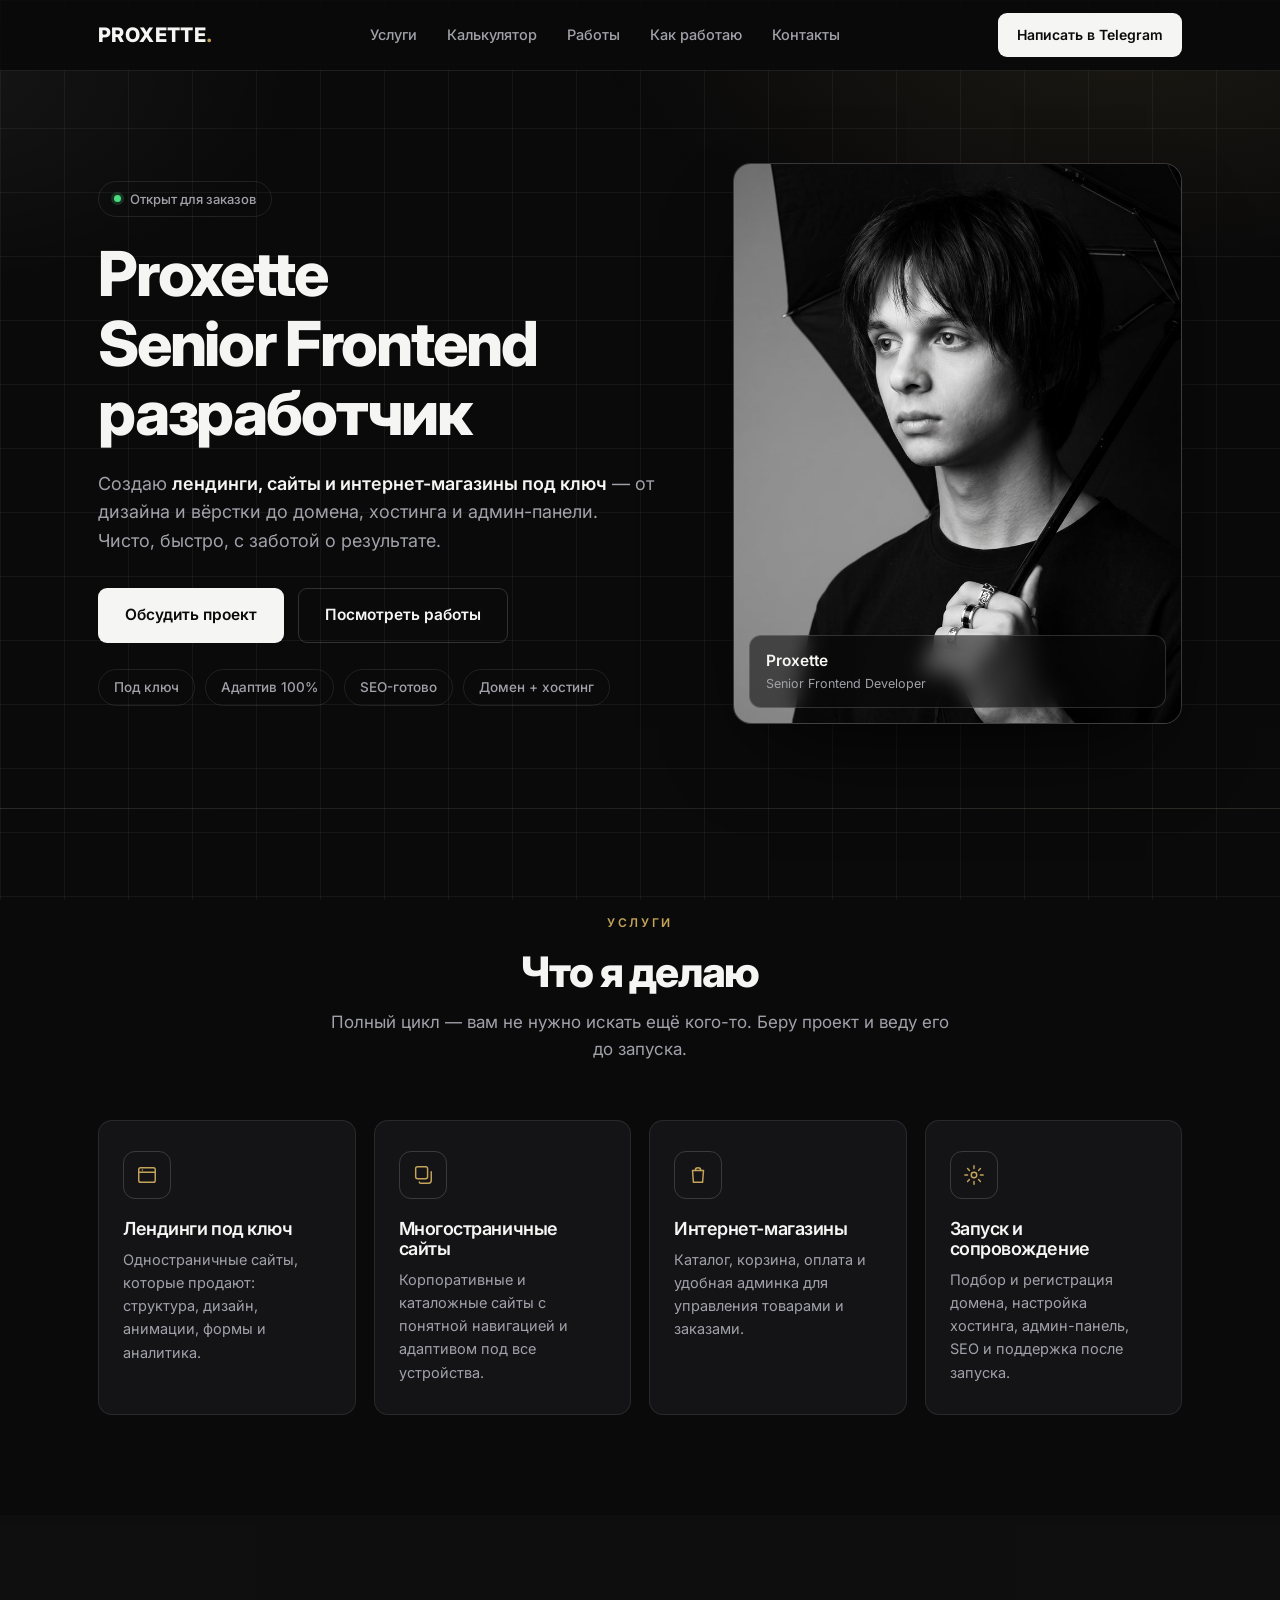
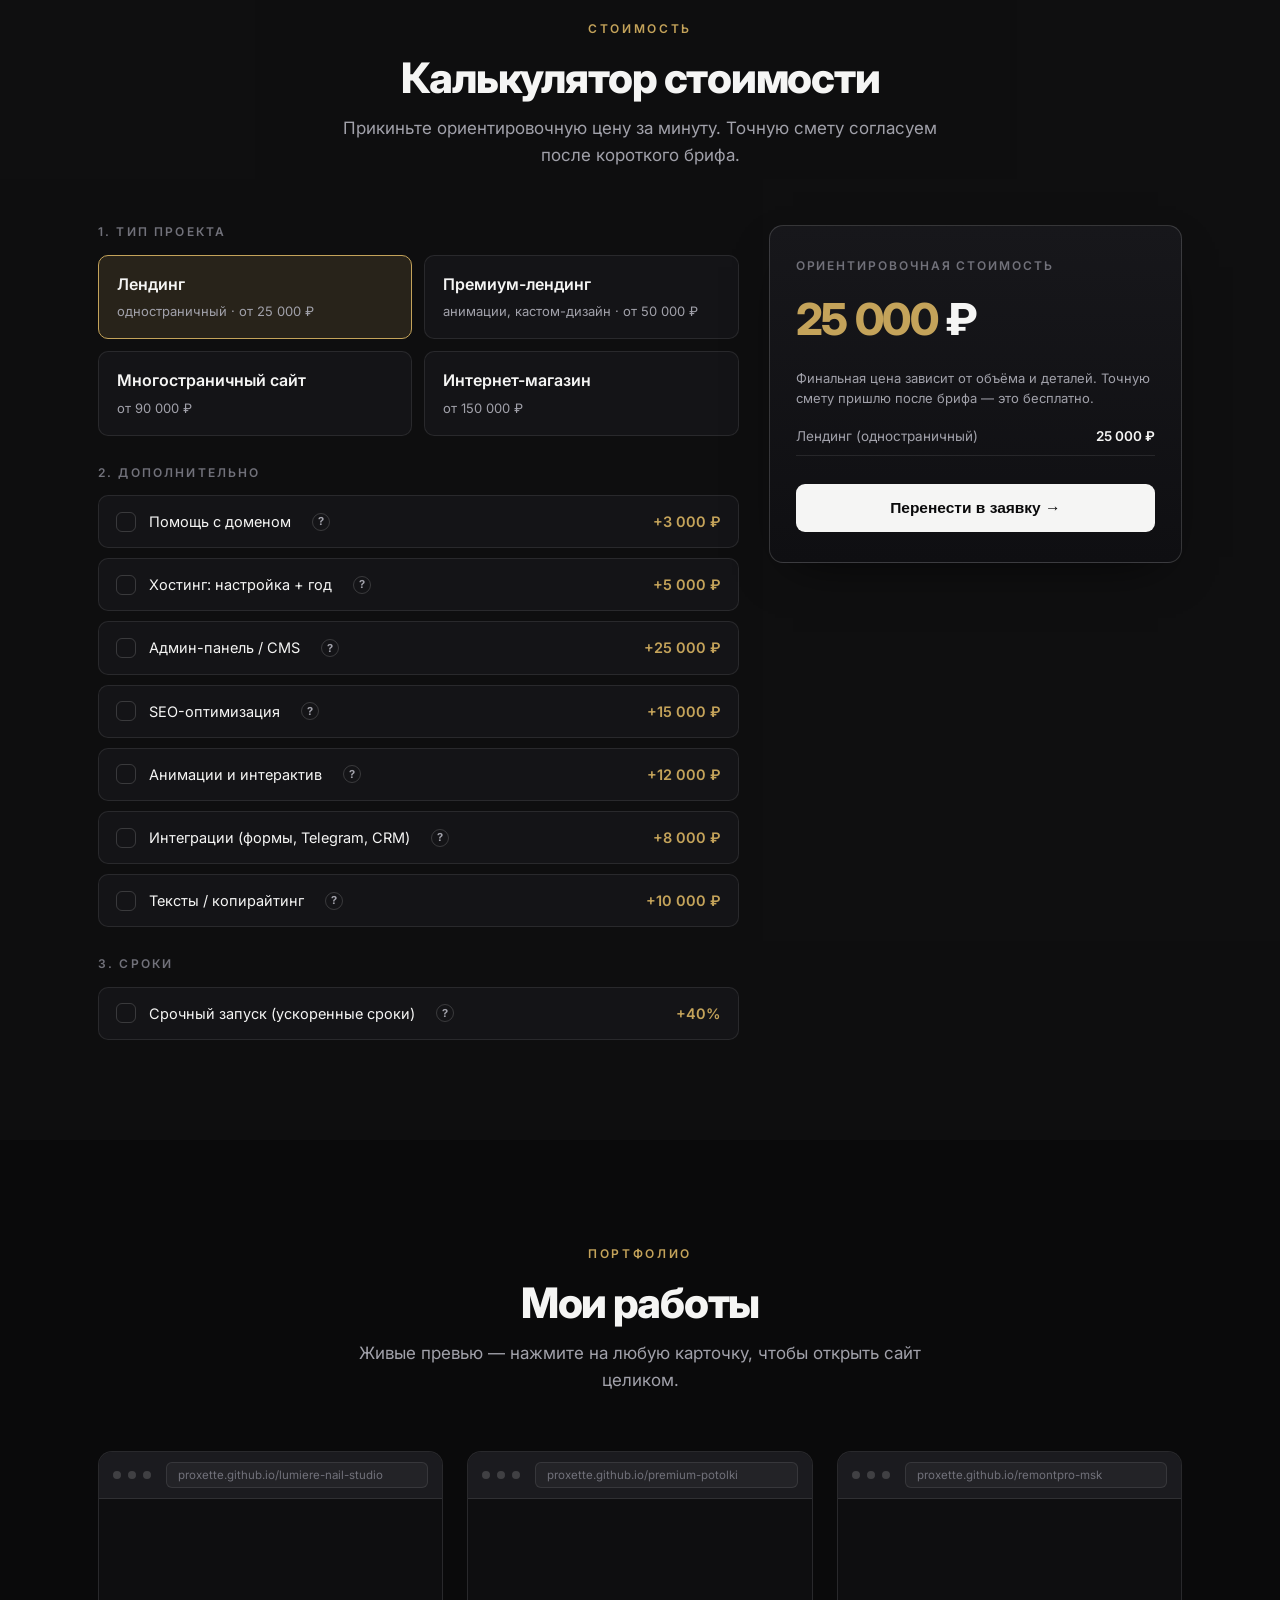
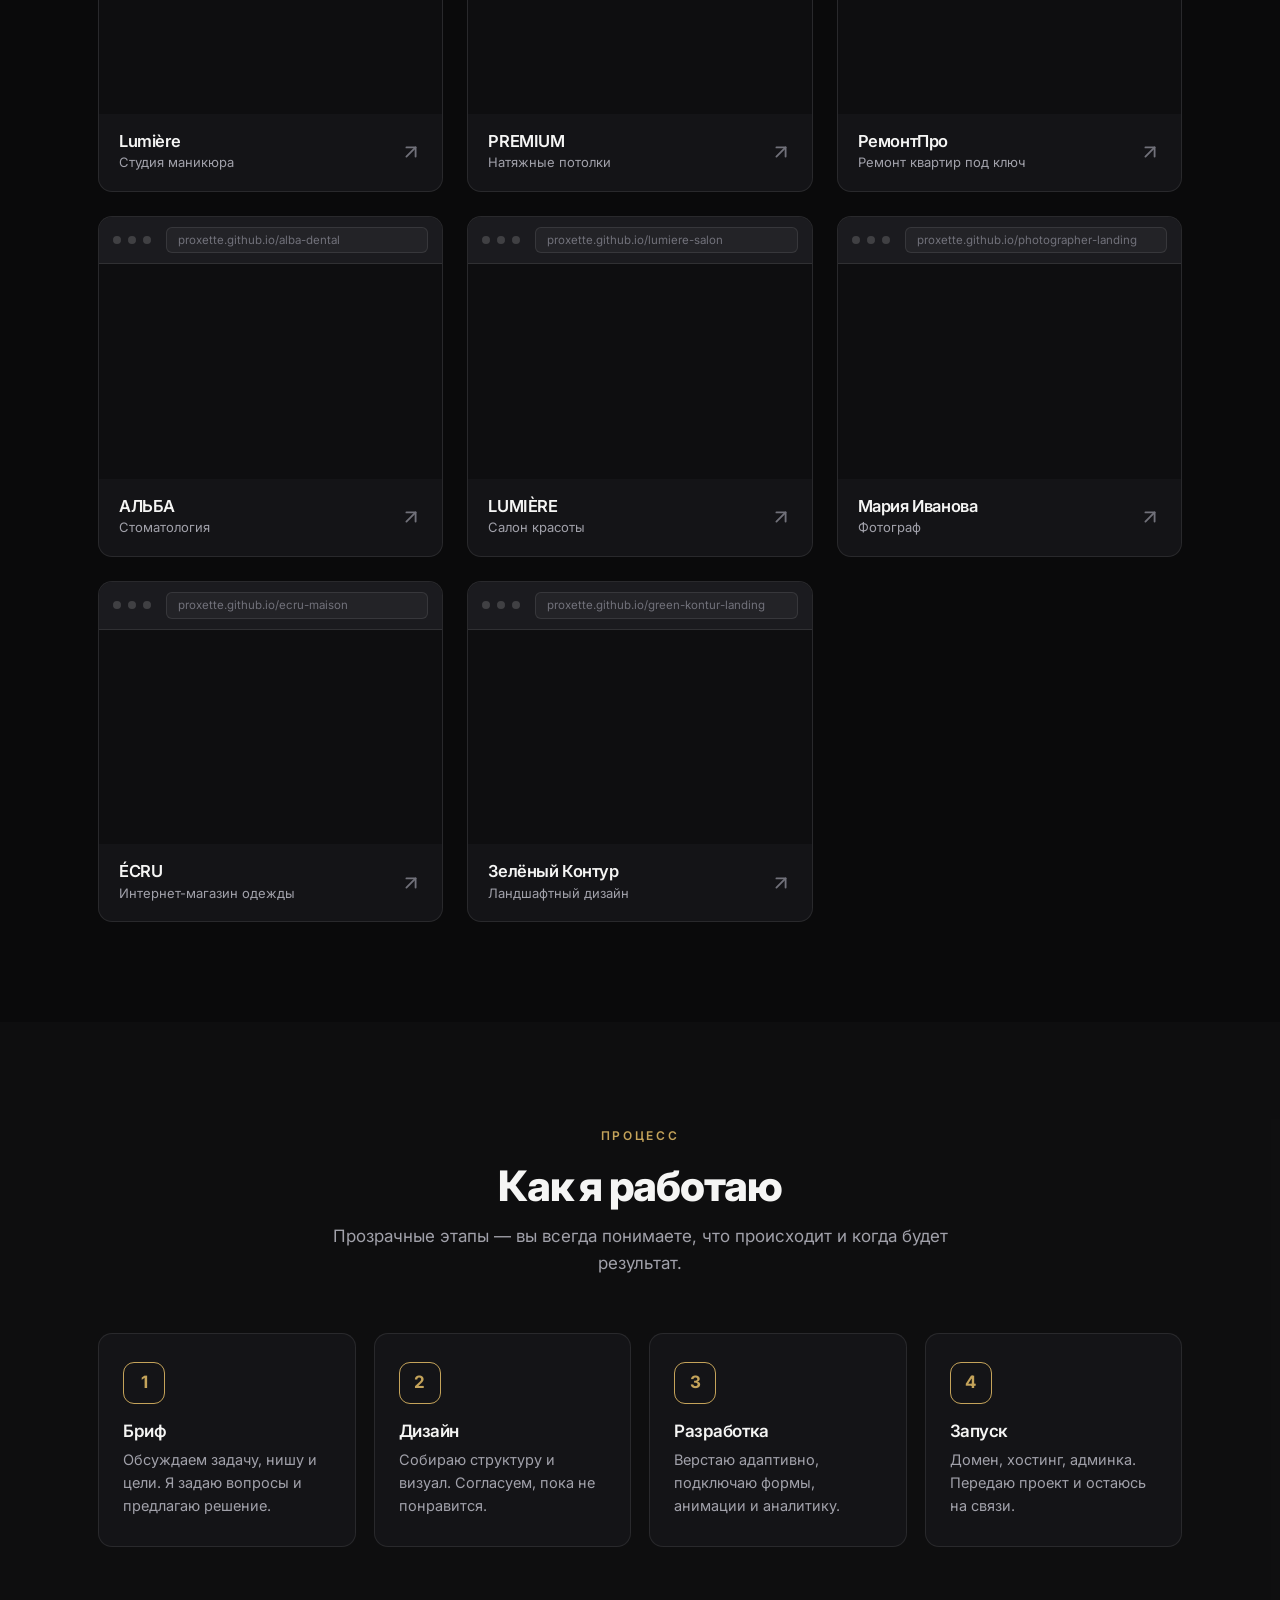
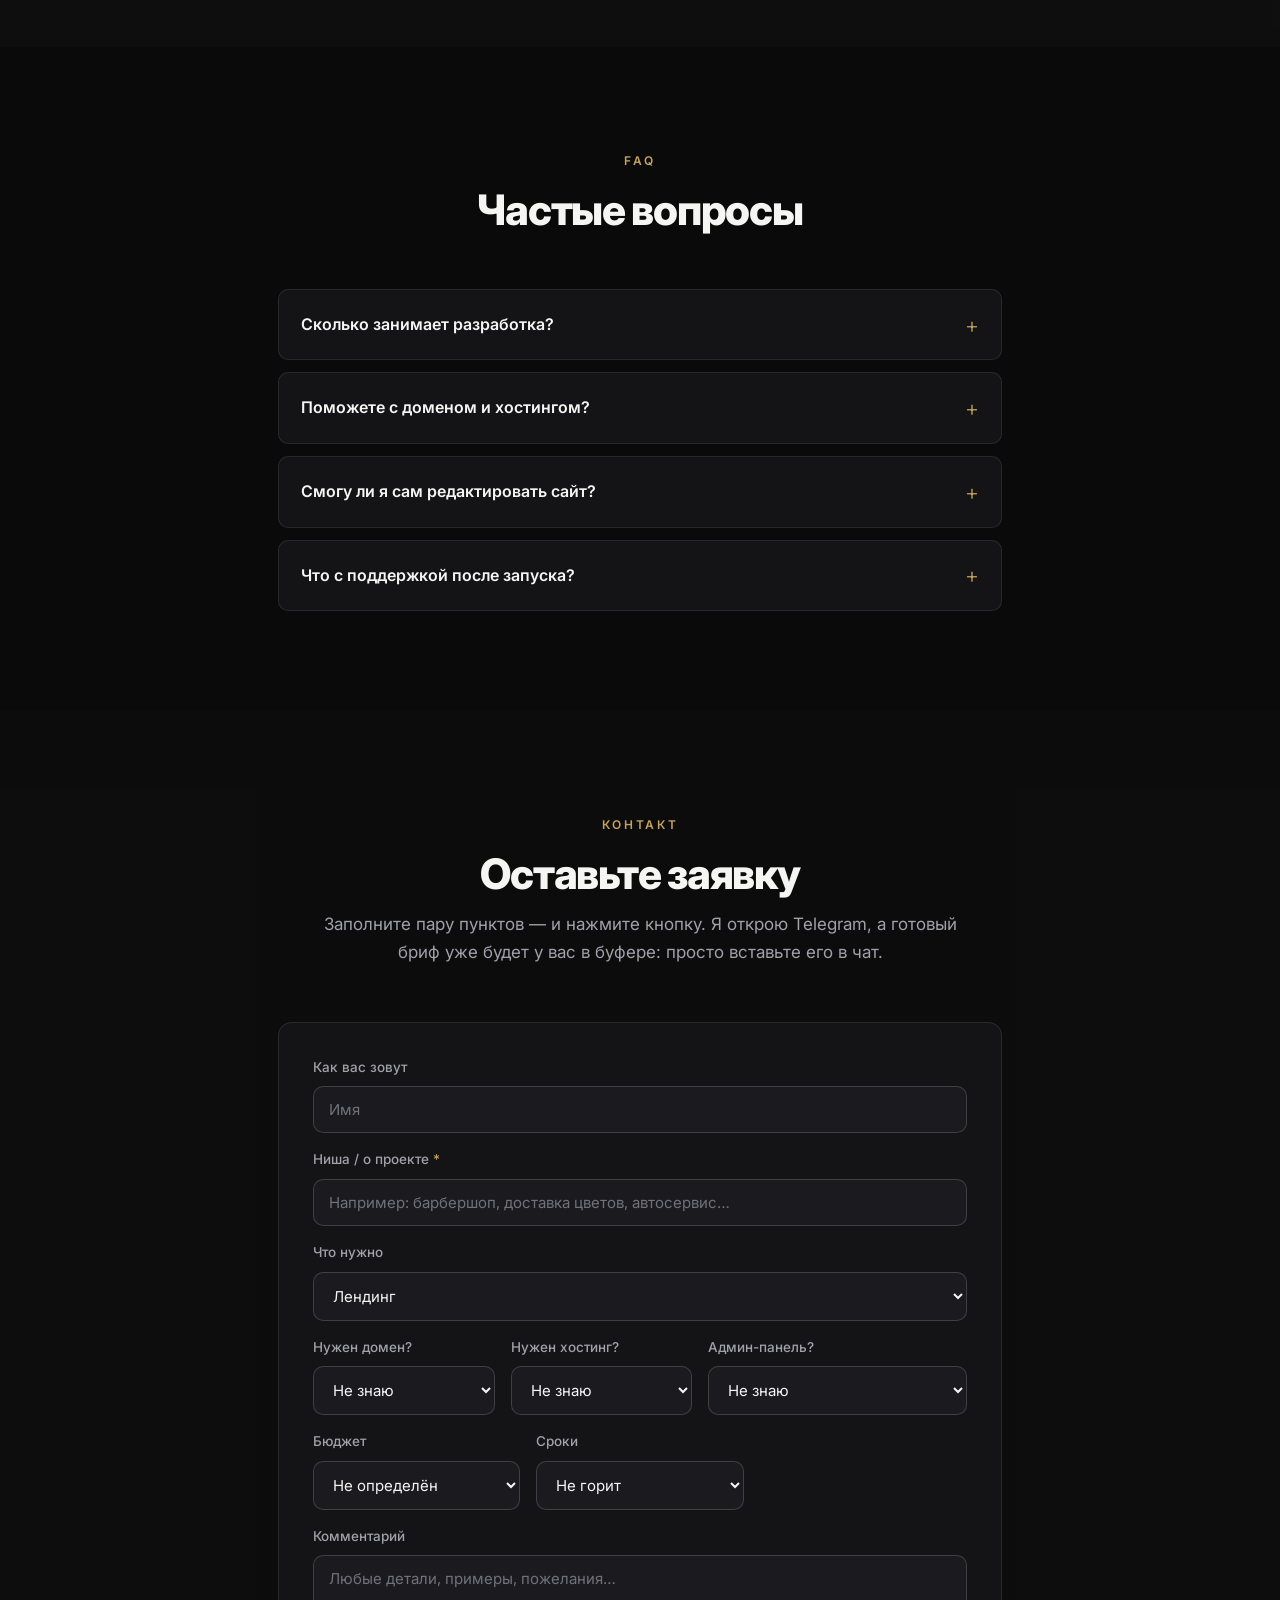
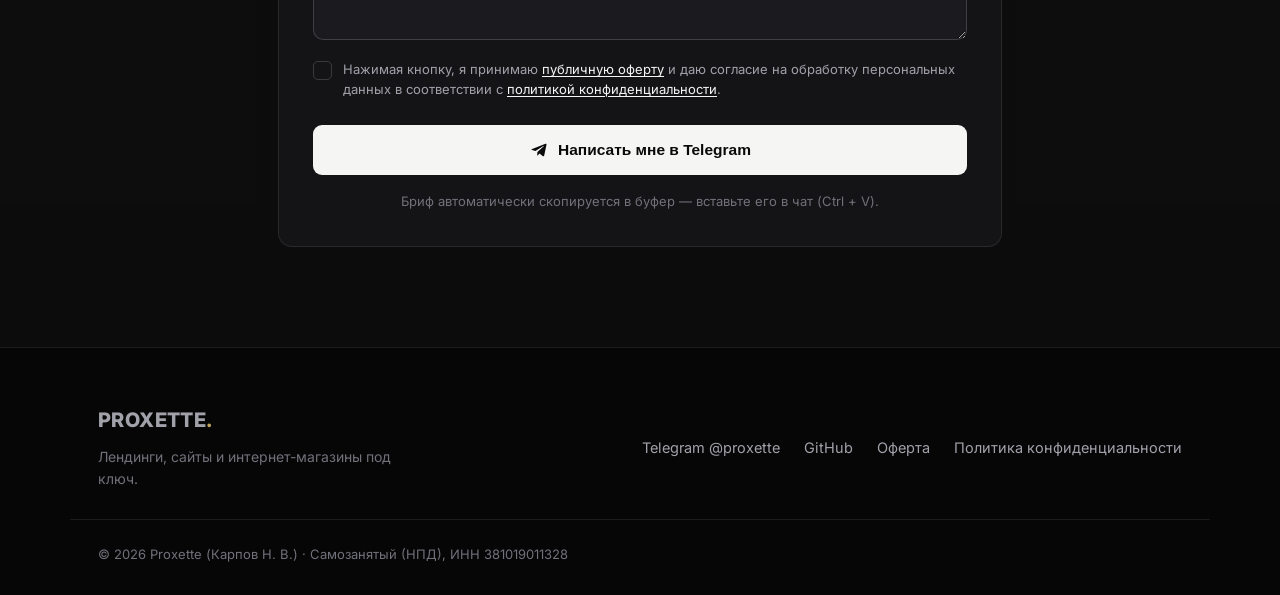
==== commit 07921227: "Бренд: «Никита Проксет» → «Proxette» по всему сайту Заменено имя бренда в hero, title/meta, футере и" ====
--- a/index.html
+++ b/index.html
@@ -3,19 +3,19 @@
 <head>
   <meta charset="UTF-8" />
   <meta name="viewport" content="width=device-width, initial-scale=1.0" />
-  <title>Никита Проксет — Senior Frontend разработчик · лендинги и сайты под ключ</title>
-  <meta name="description" content="Никита Проксет — senior frontend разработчик. Создаю лендинги, сайты и интернет-магазины под ключ: дизайн, вёрстка, домен, хостинг, админ-панель. Калькулятор стоимости и портфолио работ." />
+  <title>Proxette — Senior Frontend разработчик · лендинги и сайты под ключ</title>
+  <meta name="description" content="Proxette — senior frontend разработчик. Создаю лендинги, сайты и интернет-магазины под ключ: дизайн, вёрстка, домен, хостинг, админ-панель. Калькулятор стоимости и портфолио работ." />
   <meta name="theme-color" content="#0f172a" />
 
   <!-- Open Graph -->
   <meta property="og:type" content="website" />
-  <meta property="og:title" content="Никита Проксет — Senior Frontend разработчик" />
+  <meta property="og:title" content="Proxette — Senior Frontend разработчик" />
   <meta property="og:description" content="Лендинги, сайты и интернет-магазины под ключ. Портфолио, калькулятор стоимости, связь в Telegram." />
 
   <link rel="preconnect" href="https://fonts.googleapis.com" />
   <link rel="preconnect" href="https://fonts.gstatic.com" crossorigin />
   <link href="https://fonts.googleapis.com/css2?family=Inter:wght@400;500;600;700;800;900&display=swap" rel="stylesheet" />
-  <link rel="stylesheet" href="styles.css?v=2" />
+  <link rel="stylesheet" href="styles.css?v=3" />
 </head>
 <body>
 
@@ -47,7 +47,7 @@
       <div class="container hero-grid">
         <div class="hero-text">
           <span class="badge">Открыт для заказов</span>
-          <h1>Никита Проксет<br /><span class="accent">Senior Frontend</span> разработчик</h1>
+          <h1>Proxette<br /><span class="accent">Senior Frontend</span> разработчик</h1>
           <p class="lead">
             Создаю <strong>лендинги, сайты и интернет-магазины под ключ</strong> — от дизайна
             и вёрстки до домена, хостинга и админ-панели. Чисто, быстро, с заботой о результате.
@@ -69,7 +69,7 @@
         <div class="hero-photo">
           <!-- Замените файл assets/nikita.jpg на своё фото (рекомендуется ~800×1000px) -->
           <div class="photo-frame">
-            <img src="assets/nikita.jpg" alt="Никита Проксет"
+            <img src="assets/nikita.jpg" alt="Proxette"
                  onerror="this.style.display='none';this.parentNode.classList.add('photo-empty');" />
             <div class="photo-placeholder">
               <span>📷</span>
@@ -77,7 +77,7 @@
             </div>
           </div>
           <div class="photo-card">
-            <strong>Никита Проксет</strong>
+            <strong>Proxette</strong>
             <span>Senior Frontend Developer</span>
           </div>
         </div>
@@ -318,7 +318,7 @@
         <a href="privacy.html">Политика конфиденциальности</a>
       </div>
     </div>
-    <div class="container footer-bottom">© <span id="year"></span> Никита Проксет (Карпов Н. В.) · Самозанятый (НПД), ИНН 381019011328</div>
+    <div class="container footer-bottom">© <span id="year"></span> Proxette (Карпов Н. В.) · Самозанятый (НПД), ИНН 381019011328</div>
   </footer>
 
   <!-- Toast -->
--- a/styles.css
+++ b/styles.css
@@ -376,8 +376,6 @@
 .legal .ph { color: var(--accent); background: var(--accent-soft); padding: 1px 7px; border-radius: 5px; font-weight: 600; white-space: nowrap; }
 .legal .req-box { background: var(--surface); border: 1px solid var(--line); border-radius: var(--radius); padding: 22px 24px; margin-top: 16px; }
 .legal .req-box p { margin-bottom: 6px; }
-.legal .tip-callout { background: var(--surface); border: 1px solid var(--line-2); border-left: 3px solid var(--accent); border-radius: 10px; padding: 16px 18px; margin: 0 0 32px; }
-.legal .tip-callout p { margin: 0; font-size: 14px; }
 
 /* ========== RESPONSIVE ========== */
 @media (max-width: 980px) {
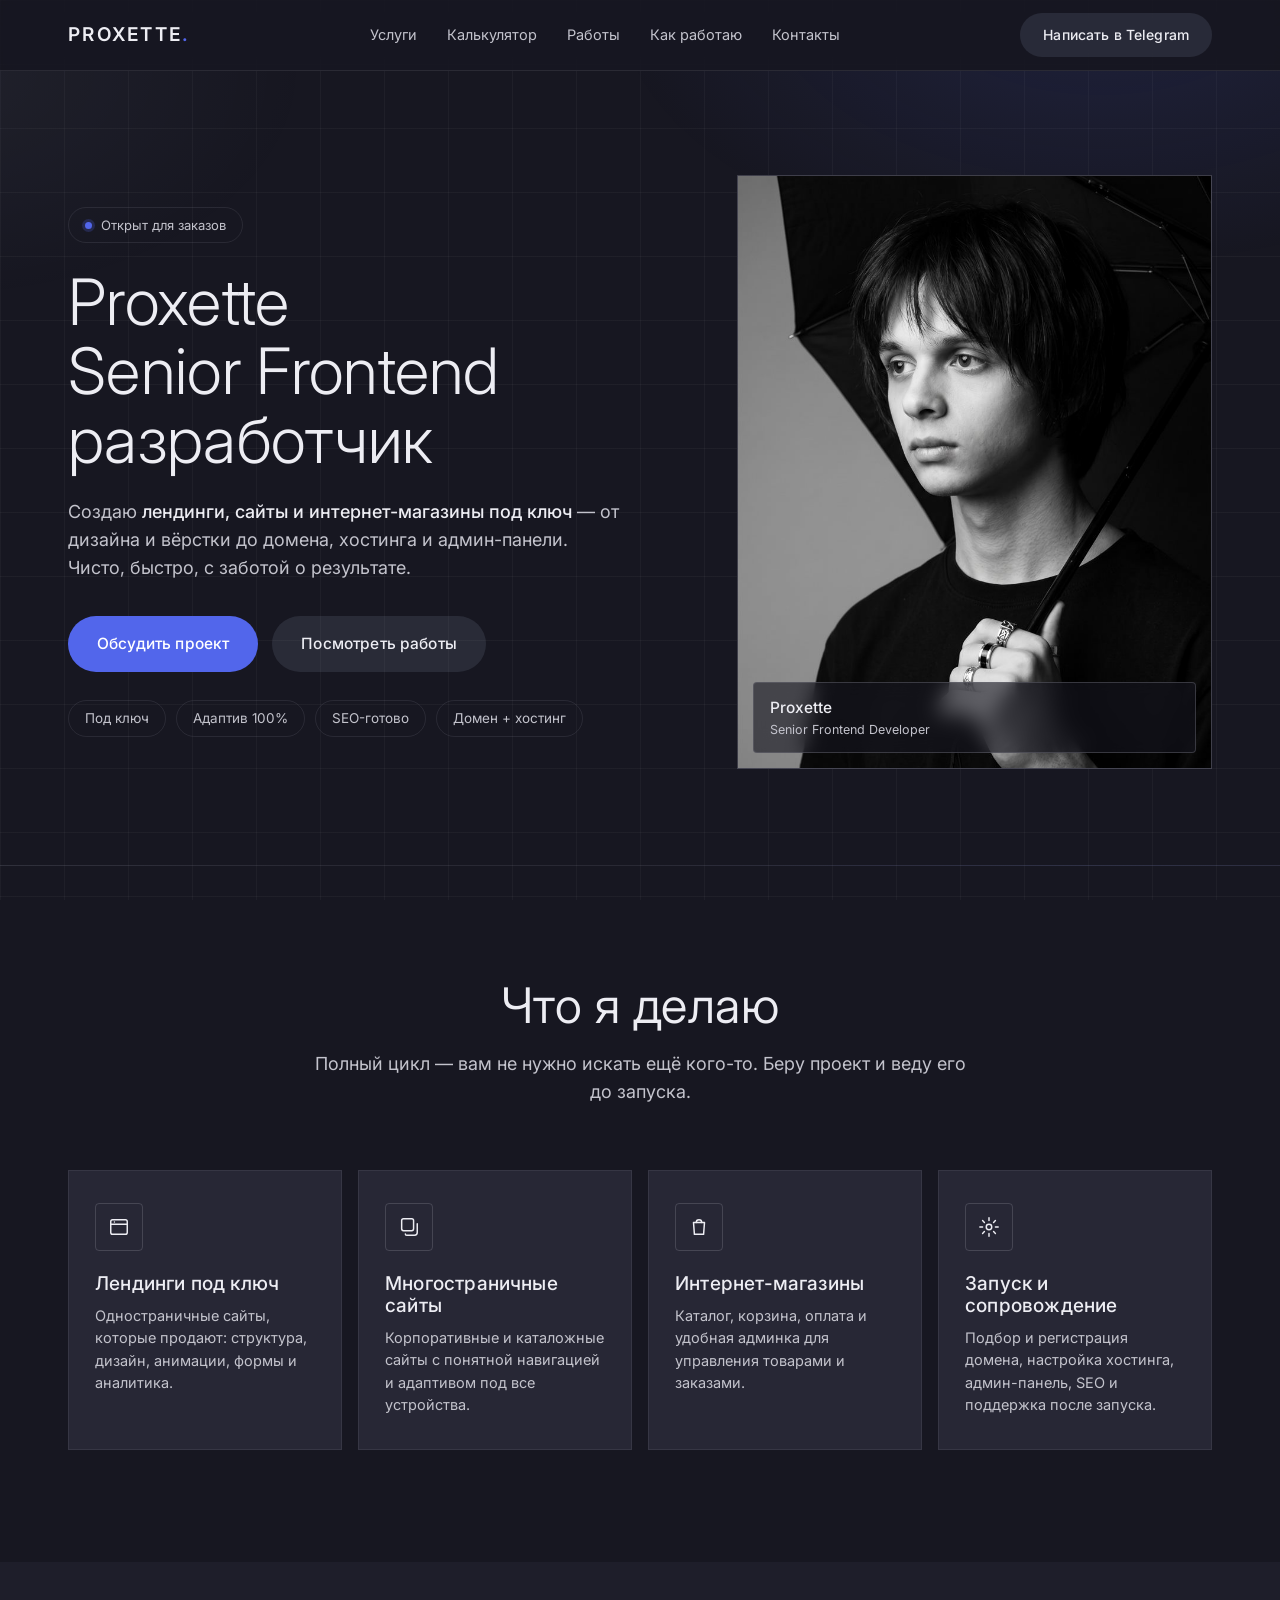
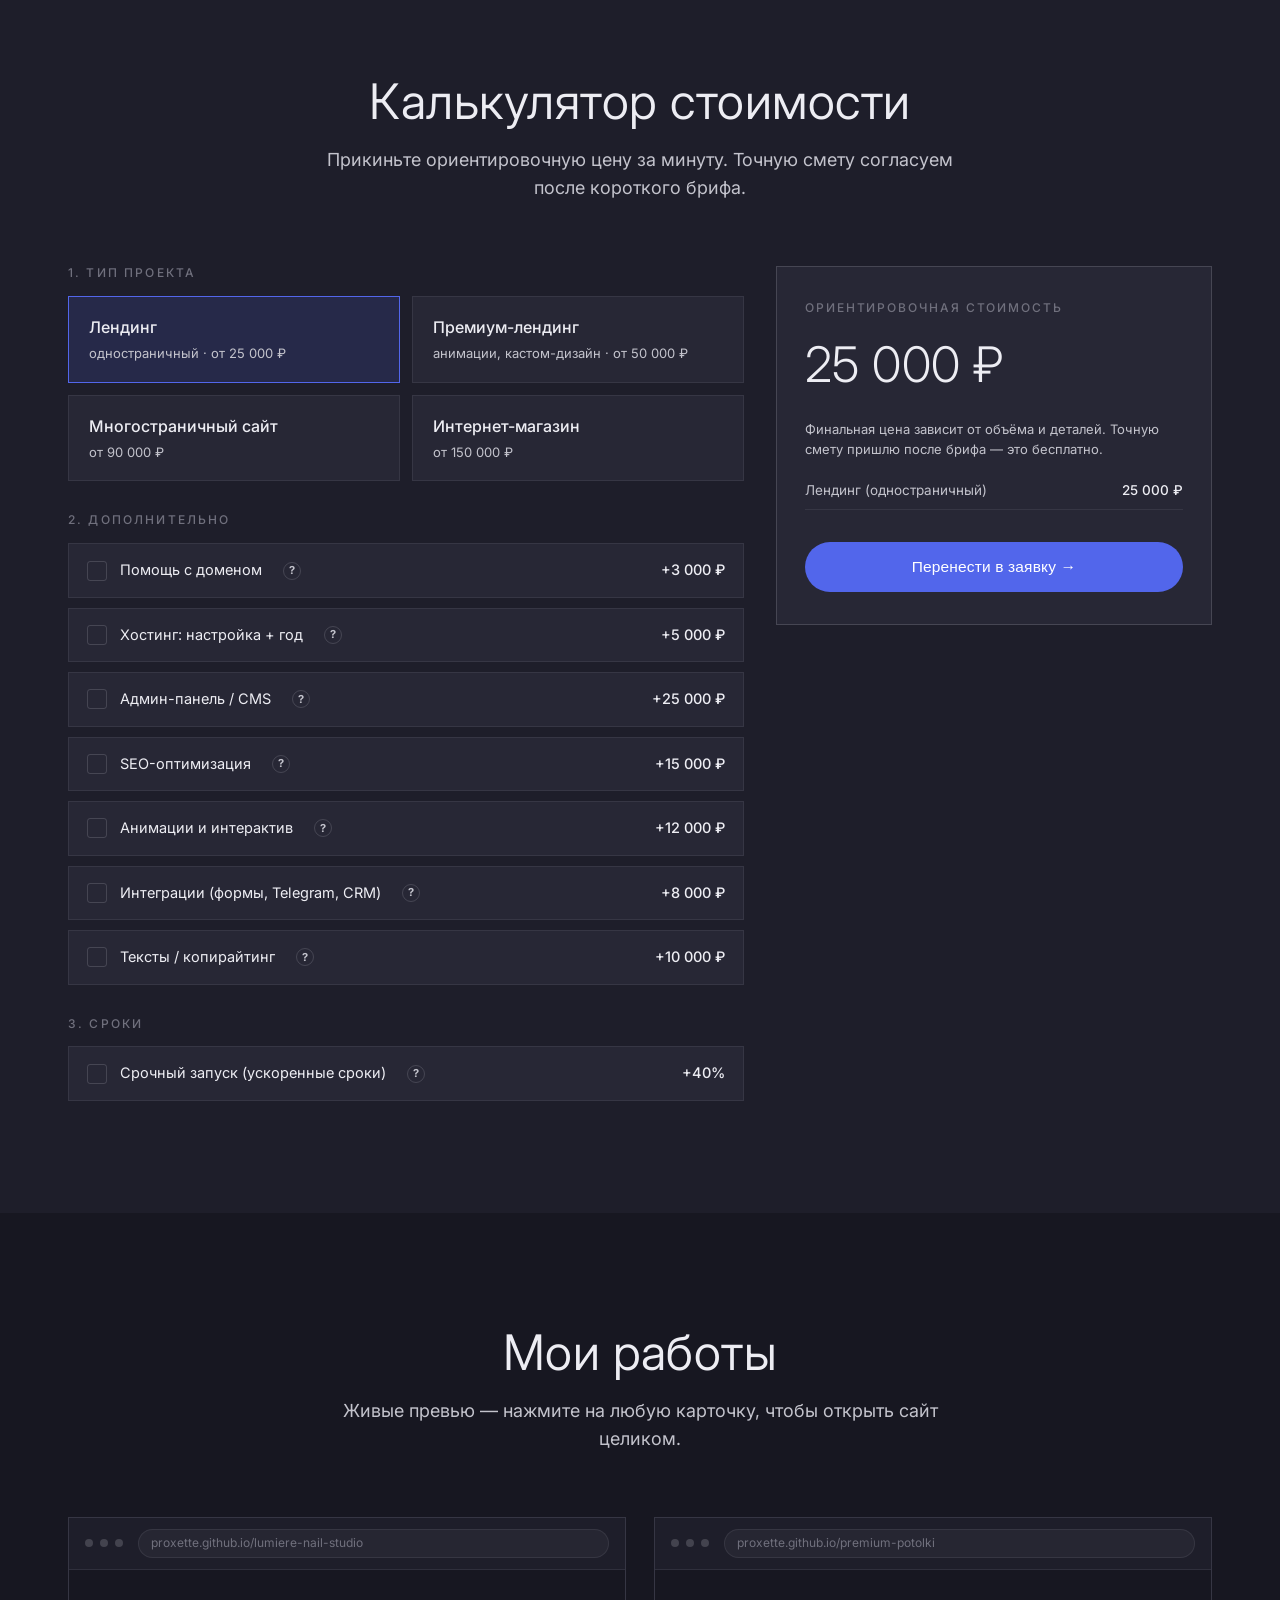
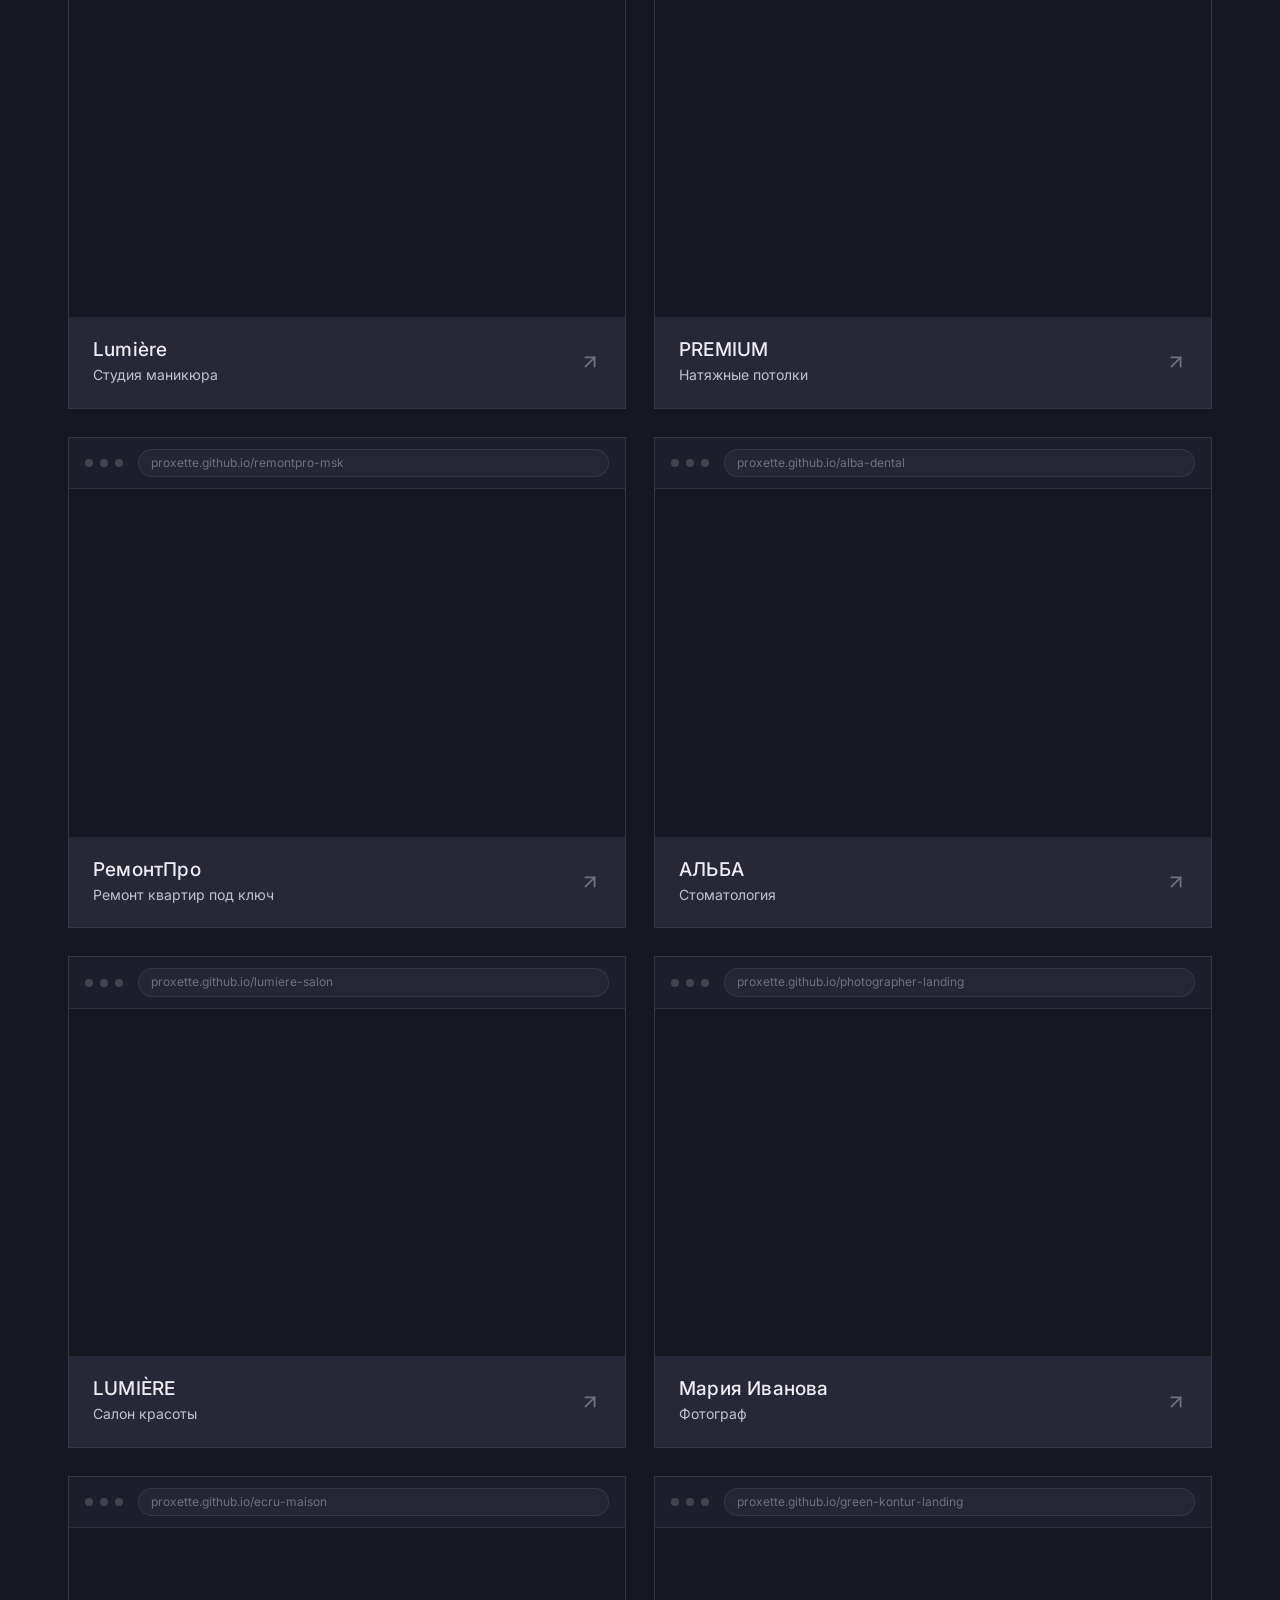
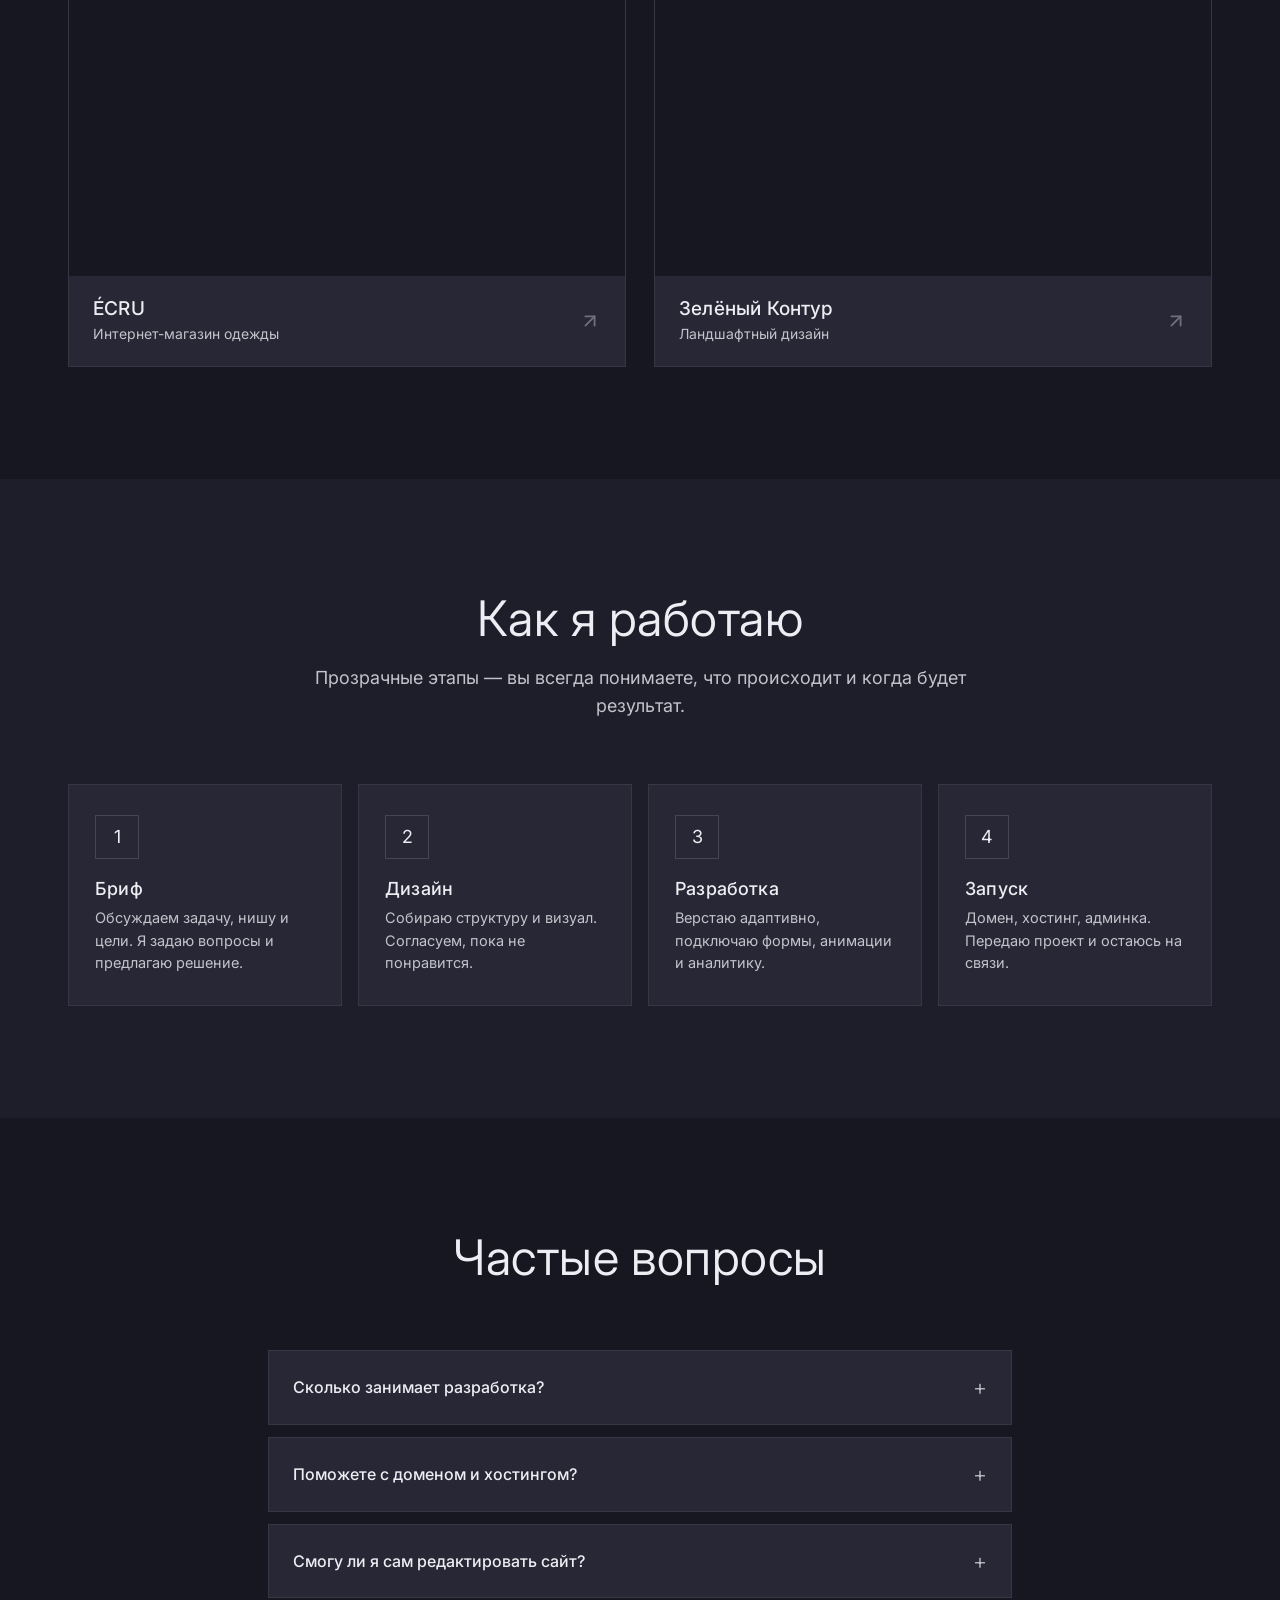
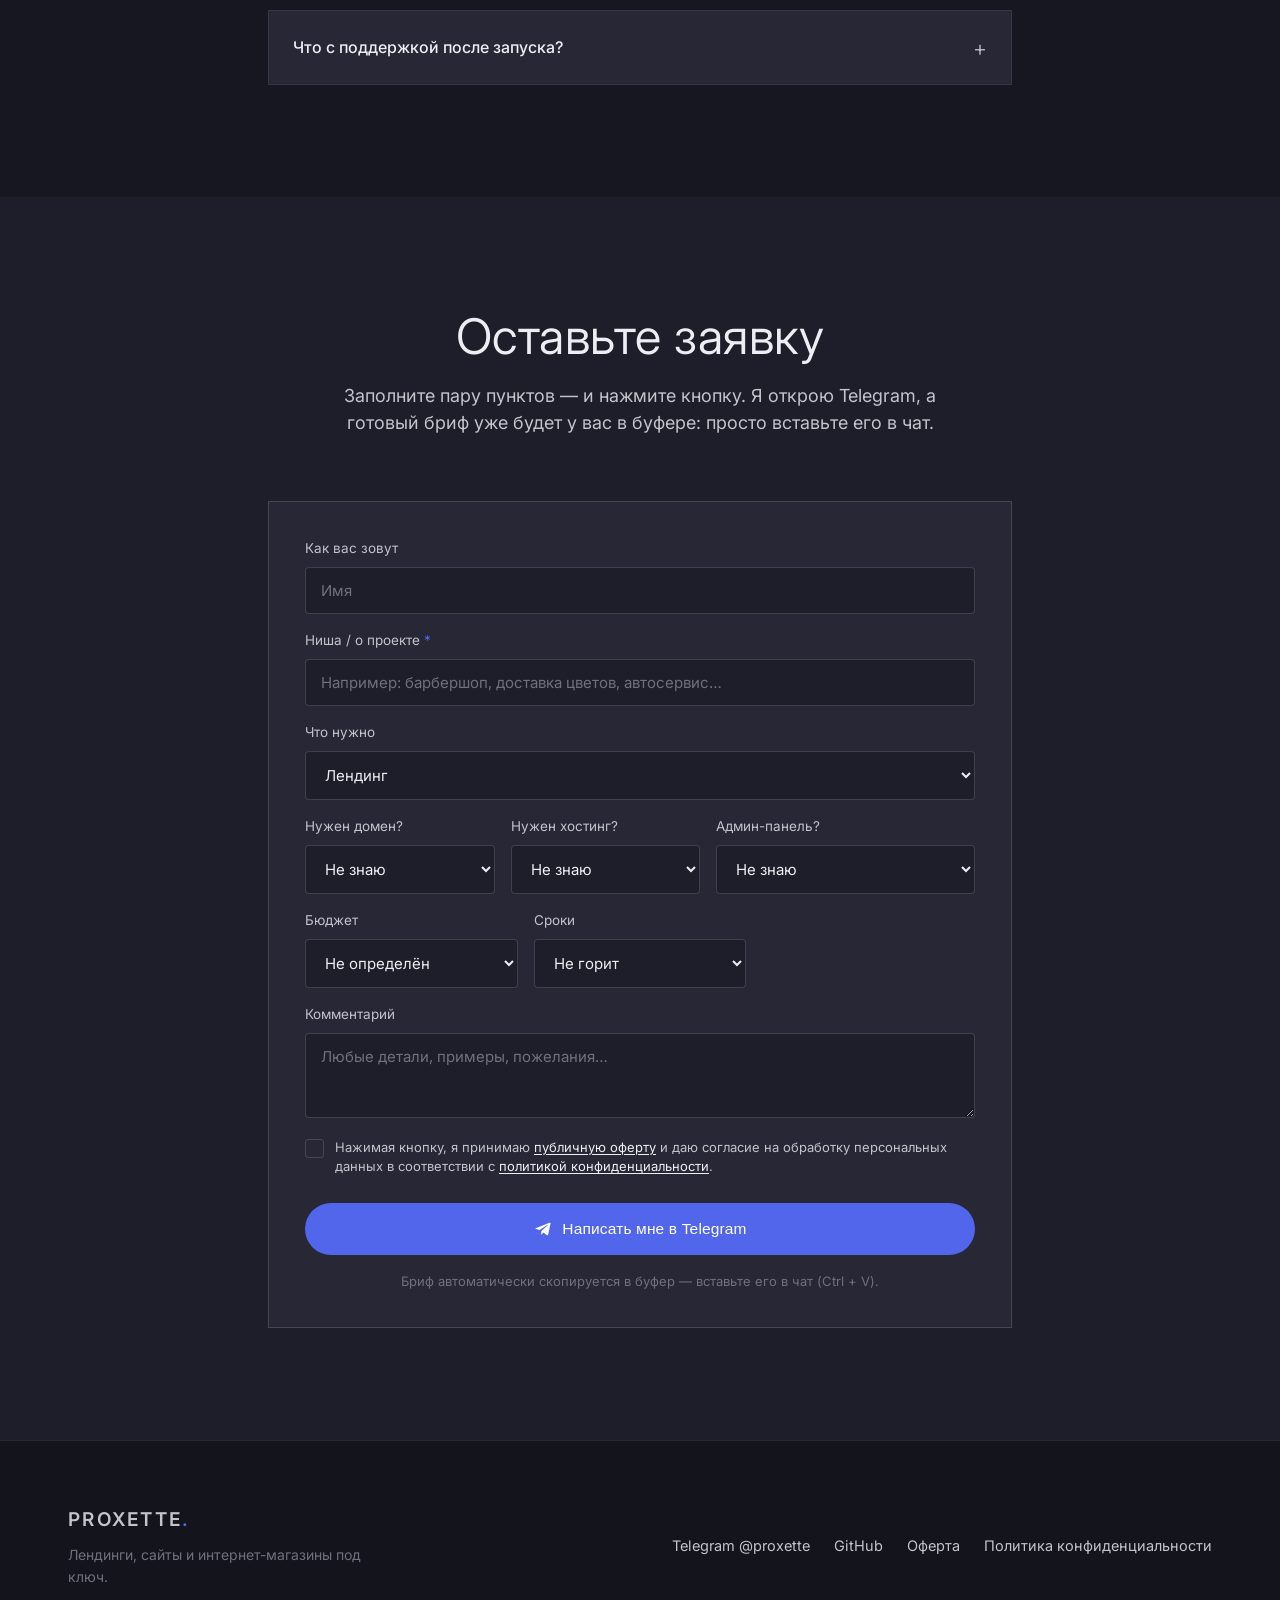
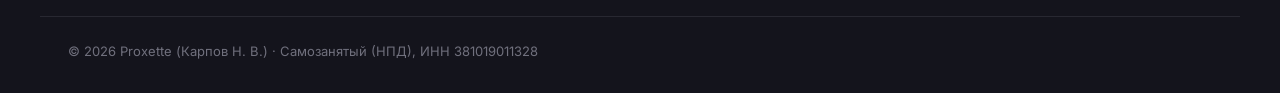
==== commit 024e93ff: "Редизайн по Mercury + убраны подписи секций + крупнее плитки работ - Палитра Mercury: Deep Space #17" ====
--- a/index.html
+++ b/index.html
@@ -14,8 +14,8 @@
 
   <link rel="preconnect" href="https://fonts.googleapis.com" />
   <link rel="preconnect" href="https://fonts.gstatic.com" crossorigin />
-  <link href="https://fonts.googleapis.com/css2?family=Inter:wght@400;500;600;700;800;900&display=swap" rel="stylesheet" />
-  <link rel="stylesheet" href="styles.css?v=3" />
+  <link href="https://fonts.googleapis.com/css2?family=Inter:wght@300..900&display=swap" rel="stylesheet" />
+  <link rel="stylesheet" href="styles.css?v=4" />
 </head>
 <body>
 
@@ -33,7 +33,7 @@
       </nav>
 
       <div class="header-actions">
-        <a href="https://t.me/proxette" target="_blank" rel="noopener" class="btn btn-primary btn-sm">Написать в Telegram</a>
+        <a href="https://t.me/proxette" target="_blank" rel="noopener" class="btn btn-ghost btn-sm">Написать в Telegram</a>
         <button class="burger" id="burger" aria-label="Меню" aria-expanded="false">
           <span></span><span></span><span></span>
         </button>
@@ -88,7 +88,6 @@
     <section class="section" id="services">
       <div class="container">
         <div class="section-head">
-          <span class="eyebrow">Услуги</span>
           <h2>Что я делаю</h2>
           <p>Полный цикл — вам не нужно искать ещё кого-то. Беру проект и веду его до запуска.</p>
         </div>
@@ -130,7 +129,6 @@
     <section class="section section-alt" id="calc">
       <div class="container">
         <div class="section-head">
-          <span class="eyebrow">Стоимость</span>
           <h2>Калькулятор стоимости</h2>
           <p>Прикиньте ориентировочную цену за минуту. Точную смету согласуем после короткого брифа.</p>
         </div>
@@ -185,7 +183,6 @@
     <section class="section" id="works">
       <div class="container">
         <div class="section-head">
-          <span class="eyebrow">Портфолио</span>
           <h2>Мои работы</h2>
           <p>Живые превью — нажмите на любую карточку, чтобы открыть сайт целиком.</p>
         </div>
@@ -197,7 +194,6 @@
     <section class="section section-alt" id="process">
       <div class="container">
         <div class="section-head">
-          <span class="eyebrow">Процесс</span>
           <h2>Как я работаю</h2>
           <p>Прозрачные этапы — вы всегда понимаете, что происходит и когда будет результат.</p>
         </div>
@@ -214,7 +210,6 @@
     <section class="section" id="faq">
       <div class="container narrow">
         <div class="section-head">
-          <span class="eyebrow">FAQ</span>
           <h2>Частые вопросы</h2>
         </div>
         <div class="faq">
@@ -230,7 +225,6 @@
     <section class="section section-dark" id="contact">
       <div class="container narrow">
         <div class="section-head">
-          <span class="eyebrow">Контакт</span>
           <h2>Оставьте заявку</h2>
           <p>Заполните пару пунктов — и нажмите кнопку. Я открою Telegram, а готовый бриф уже будет у вас в буфере: просто вставьте его в чат.</p>
         </div>
--- a/styles.css
+++ b/styles.css
@@ -1,23 +1,25 @@
-/* ========== TOKENS ========== */
+/* ========== TOKENS — Mercury (Mountain Top Command Center) ========== */
 :root {
-  --bg:         #0a0a0b;   /* page */
-  --bg-2:       #0d0d0f;   /* alt sections */
-  --surface:    #141417;   /* cards */
-  --surface-2:  #1b1b1f;   /* inputs / elevated */
-  --ink:        #f5f5f4;   /* primary text */
-  --muted:      #a1a1aa;   /* secondary */
-  --faint:      #71717a;   /* tertiary */
-  --line:       rgba(255,255,255,.09);
-  --line-2:     rgba(255,255,255,.16);
-  --accent:     #c4a35a;   /* restrained champagne gold */
-  --accent-soft:rgba(196,163,90,.14);
-  --tg:         #ffffff;
-  --radius:     14px;
-  --radius-sm:  10px;
-  --radius-btn: 9px;
-  --shadow:     0 18px 50px -24px rgba(0,0,0,.8);
-  --shadow-lg:  0 40px 90px -36px rgba(0,0,0,.9);
-  --maxw:       1140px;
+  --bg:         #171721;   /* Deep Space — page base / abyss */
+  --bg-2:       #1e1e2a;   /* Midnight Slate — sections */
+  --surface:    #272735;   /* Graphite — cards / interactive */
+  --surface-2:  #1e1e2a;   /* darker wells / inputs */
+  --ink:        #ededf3;   /* Starlight — primary text */
+  --muted:      #c3c3cc;   /* Silver — secondary text */
+  --faint:      #70707d;   /* Lead — borders, tertiary */
+  --line:       rgba(112,112,125,.22);
+  --line-2:     rgba(112,112,125,.42);
+  --accent:     #5266eb;   /* Mercury Blue — CTAs & interactive states only */
+  --accent-hov: #6373ef;
+  --accent-soft:rgba(82,102,235,.16);
+  --ghost:      rgba(205,221,255,.10); /* Ghost Blue translucent */
+  --ghost-hov:  rgba(205,221,255,.20);
+  --radius:     0px;       /* cards — sharp */
+  --radius-sm:  4px;       /* containers / inputs / tooltips */
+  --radius-btn: 999px;     /* pills */
+  --shadow:     none;
+  --shadow-lg:  0 24px 70px -32px rgba(0,0,0,.7);
+  --maxw:       1200px;
   --font:       'Inter', system-ui, -apple-system, 'Segoe UI', Roboto, sans-serif;
 }
 
@@ -28,11 +30,11 @@
   font-family: var(--font);
   color: var(--ink);
   background: transparent;
-  line-height: 1.6;
+  line-height: 1.55;
   -webkit-font-smoothing: antialiased;
   text-rendering: optimizeLegibility;
 }
-/* subtle fixed grid backdrop behind all content — same palette, low contrast */
+/* subtle fixed grid backdrop — faint console grid, doesn't distract */
 body::before {
   content: "";
   position: fixed;
@@ -40,60 +42,53 @@
   z-index: -1;
   pointer-events: none;
   background-image:
-    linear-gradient(rgba(255,255,255,.05) 1px, transparent 1px),
-    linear-gradient(90deg, rgba(255,255,255,.05) 1px, transparent 1px);
+    linear-gradient(rgba(237,237,243,.04) 1px, transparent 1px),
+    linear-gradient(90deg, rgba(237,237,243,.04) 1px, transparent 1px);
   background-size: 64px 64px;
 }
 img { max-width: 100%; display: block; }
 a { color: inherit; text-decoration: none; }
 ul, ol { list-style: none; }
-h1, h2, h3, h4 { line-height: 1.12; letter-spacing: -.025em; font-weight: 700; }
-::selection { background: var(--accent); color: #0a0a0b; }
+h1, h2, h3, h4 { line-height: 1.15; letter-spacing: .01em; font-weight: 400; }
+::selection { background: var(--accent); color: #fff; }
 
 .container { width: 100%; max-width: var(--maxw); margin: 0 auto; padding: 0 28px; }
-.container.narrow { max-width: 780px; }
-.accent { color: var(--accent); }
-
-/* eyebrow / kicker */
-.eyebrow {
-  display: inline-block; font-size: 12px; font-weight: 600;
-  letter-spacing: .22em; text-transform: uppercase; color: var(--accent);
-  margin-bottom: 16px;
-}
+.container.narrow { max-width: 800px; }
+.accent { color: var(--ink); }
 
 /* ========== BUTTONS ========== */
 .btn {
   display: inline-flex; align-items: center; justify-content: center; gap: 9px;
-  font-weight: 600; font-size: 15.5px; padding: 14px 26px;
+  font-weight: 500; font-size: 15.5px; padding: 15px 28px;
   border-radius: var(--radius-btn); border: 1px solid transparent; cursor: pointer;
-  transition: transform .15s ease, background .2s ease, border-color .2s, color .2s, opacity .2s;
-  white-space: nowrap;
+  transition: background .2s ease, color .2s ease, transform .15s ease;
+  white-space: nowrap; letter-spacing: .01em;
 }
 .btn:active { transform: translateY(1px); }
-.btn-sm { padding: 10px 18px; font-size: 14px; }
+.btn-sm { padding: 10px 22px; font-size: 14px; }
 .btn-block { width: 100%; }
-/* primary = white on black (premium, high-contrast) */
-.btn-primary { background: var(--ink); color: #0a0a0b; }
-.btn-primary:hover { background: #ffffff; }
-/* ghost = hairline outline */
-.btn-ghost { background: transparent; color: var(--ink); border-color: var(--line-2); }
-.btn-ghost:hover { border-color: var(--ink); }
-/* telegram CTA — white, with glyph */
-.btn-tg { background: var(--ink); color: #0a0a0b; }
-.btn-tg:hover { background: #ffffff; }
+/* primary = Mercury Blue, white text */
+.btn-primary { background: var(--accent); color: #fff; }
+.btn-primary:hover { background: var(--accent-hov); }
+/* ghost = translucent Ghost Blue pill */
+.btn-ghost { background: var(--ghost); color: var(--ink); }
+.btn-ghost:hover { background: var(--ghost-hov); }
+/* telegram CTA — Mercury Blue */
+.btn-tg { background: var(--accent); color: #fff; }
+.btn-tg:hover { background: var(--accent-hov); }
 
 /* ========== HEADER ========== */
 .site-header {
   position: sticky; top: 0; z-index: 50;
-  background: rgba(10,10,11,.72);
+  background: rgba(23,23,33,.72);
   backdrop-filter: saturate(160%) blur(14px);
   border-bottom: 1px solid var(--line);
 }
 .header-inner { display: flex; align-items: center; justify-content: space-between; height: 70px; gap: 16px; }
-.logo { font-weight: 800; font-size: 20px; letter-spacing: .02em; }
+.logo { font-weight: 600; font-size: 19px; letter-spacing: .12em; }
 .logo span { color: var(--accent); }
 .nav { display: flex; gap: 30px; }
-.nav a { color: var(--muted); font-weight: 500; font-size: 14.5px; transition: color .15s; }
+.nav a { color: var(--muted); font-weight: 400; font-size: 14.5px; transition: color .15s; }
 .nav a:hover { color: var(--ink); }
 .header-actions { display: flex; align-items: center; gap: 12px; }
 .burger { display: none; flex-direction: column; gap: 5px; background: none; border: 0; padding: 8px; cursor: pointer; }
@@ -101,92 +96,92 @@
 
 /* ========== HERO ========== */
 .hero {
-  padding: 92px 0 84px;
+  padding: 104px 0 96px;
   background:
-    radial-gradient(900px 460px at 88% -8%, rgba(196,163,90,.10), transparent 60%),
-    radial-gradient(700px 420px at -5% 0%, rgba(255,255,255,.05), transparent 55%);
+    radial-gradient(820px 460px at 86% -10%, rgba(82,102,235,.14), transparent 60%),
+    radial-gradient(680px 420px at -5% 0%, rgba(205,221,255,.05), transparent 55%);
   border-bottom: 1px solid var(--line);
 }
 .hero-grid { display: grid; grid-template-columns: 1.12fr .88fr; gap: 64px; align-items: center; }
 .badge {
   display: inline-flex; align-items: center; gap: 9px;
-  font-size: 13px; font-weight: 500; color: var(--muted);
-  border: 1px solid var(--line); border-radius: 999px; padding: 7px 15px;
+  font-size: 13px; font-weight: 400; color: var(--muted);
+  border: 1px solid var(--line); border-radius: 999px; padding: 7px 16px;
 }
 .badge::before {
-  content: ""; width: 7px; height: 7px; border-radius: 50%; background: #4ade80;
-  box-shadow: 0 0 0 3px rgba(74,222,128,.18);
-}
-.hero-text h1 { font-size: clamp(38px, 5.4vw, 62px); font-weight: 800; margin: 22px 0 22px; letter-spacing: -.035em; }
-.hero-text h1 .accent { color: var(--ink); position: relative; }
+  content: ""; width: 7px; height: 7px; border-radius: 50%; background: var(--accent);
+  box-shadow: 0 0 0 3px rgba(82,102,235,.22);
+}
+.hero-text h1 { font-size: clamp(40px, 6vw, 64px); font-weight: 300; margin: 24px 0 24px; letter-spacing: .005em; line-height: 1.08; }
+.hero-text h1 .accent { color: var(--ink); }
 .lead { font-size: 18px; color: var(--muted); max-width: 560px; }
-.lead strong { color: var(--ink); font-weight: 600; }
-.hero-cta { display: flex; gap: 14px; margin: 32px 0 26px; flex-wrap: wrap; }
+.lead strong { color: var(--ink); font-weight: 500; }
+.hero-cta { display: flex; gap: 14px; margin: 34px 0 28px; flex-wrap: wrap; }
 .hero-pills { display: flex; flex-wrap: wrap; gap: 10px; }
 .hero-pills li {
-  font-size: 13.5px; font-weight: 500; color: var(--muted);
-  border: 1px solid var(--line); border-radius: 999px; padding: 7px 15px;
+  font-size: 13.5px; font-weight: 400; color: var(--muted);
+  border: 1px solid var(--line); border-radius: 999px; padding: 7px 16px;
 }
 
 /* Hero photo */
 .hero-photo { position: relative; }
 .photo-frame {
-  position: relative; aspect-ratio: 4/5; border-radius: 18px; overflow: hidden;
-  background: linear-gradient(160deg, #1c1c20, #0e0e10);
-  border: 1px solid var(--line-2); box-shadow: var(--shadow-lg);
-}
-.photo-frame img { width: 100%; height: 100%; object-fit: cover; filter: grayscale(.08) contrast(1.02); }
+  position: relative; aspect-ratio: 4/5; border-radius: var(--radius); overflow: hidden;
+  background: linear-gradient(160deg, #272735, #171721);
+  border: 1px solid var(--line-2);
+}
+.photo-frame img { width: 100%; height: 100%; object-fit: cover; filter: grayscale(.06) contrast(1.02); }
 .photo-placeholder {
   position: absolute; inset: 0; display: none;
   flex-direction: column; align-items: center; justify-content: center; gap: 12px;
   color: var(--faint); text-align: center; padding: 24px;
 }
 .photo-placeholder span { font-size: 30px; opacity: .5; }
-.photo-placeholder code { color: var(--accent); font-size: 13px; }
+.photo-placeholder code { color: var(--muted); font-size: 13px; }
 .photo-frame.photo-empty .photo-placeholder { display: flex; }
 .photo-card {
   position: absolute; left: 16px; bottom: 16px; right: 16px;
   display: flex; flex-direction: column;
-  background: rgba(10,10,11,.55); backdrop-filter: blur(10px);
-  border: 1px solid var(--line-2); border-radius: 12px; padding: 13px 16px;
-}
-.photo-card strong { font-size: 15.5px; font-weight: 600; }
+  background: rgba(23,23,33,.6); backdrop-filter: blur(10px);
+  border: 1px solid var(--line-2); border-radius: var(--radius-sm); padding: 13px 16px;
+}
+.photo-card strong { font-size: 15.5px; font-weight: 500; }
 .photo-card span { font-size: 12.5px; color: var(--muted); }
 
 /* ========== SECTIONS ========== */
-.section { padding: 100px 0; }
-.section-alt { background: rgba(255,255,255,.018); }
-.section-head { max-width: 640px; margin: 0 auto 56px; text-align: center; }
-.section-head h2 { font-size: clamp(28px, 3.6vw, 42px); font-weight: 800; letter-spacing: -.03em; }
-.section-head p { color: var(--muted); margin-top: 14px; font-size: 17px; }
+.section { padding: 112px 0; }
+.section-alt { background: var(--bg-2); }
+.section-head { max-width: 660px; margin: 0 auto 64px; text-align: center; }
+.section-head h2 { font-size: clamp(30px, 4vw, 49px); font-weight: 360; letter-spacing: .01em; }
+.section-head p { color: var(--muted); margin-top: 16px; font-size: 18px; }
 
 /* ========== SERVICE CARDS ========== */
-.cards-grid { display: grid; grid-template-columns: repeat(4, 1fr); gap: 18px; }
+.cards-grid { display: grid; grid-template-columns: repeat(4, 1fr); gap: 16px; }
 .card {
   background: var(--surface); border: 1px solid var(--line); border-radius: var(--radius);
-  padding: 30px 24px; transition: transform .22s ease, border-color .22s, background .22s;
-}
-.card:hover { transform: translateY(-4px); border-color: var(--line-2); background: #17171a; }
+  padding: 32px 26px; transition: border-color .22s, background .22s;
+}
+.card:hover { border-color: var(--line-2); background: #2d2d3d; }
 .card-ico {
   width: 48px; height: 48px; display: grid; place-items: center;
-  border: 1px solid var(--line-2); border-radius: 12px; margin-bottom: 20px; color: var(--accent);
+  border: 1px solid var(--line-2); border-radius: var(--radius-sm); margin-bottom: 22px; color: var(--ink);
 }
 .card-ico svg { width: 22px; height: 22px; }
-.card h3 { font-size: 18px; margin-bottom: 9px; font-weight: 600; }
+.card h3 { font-size: 19px; margin-bottom: 10px; font-weight: 500; }
 .card p { color: var(--muted); font-size: 14.5px; }
 
 /* ========== CALCULATOR ========== */
-.calc { display: grid; grid-template-columns: 1.55fr 1fr; gap: 30px; align-items: start; }
-.calc-form { display: flex; flex-direction: column; gap: 30px; }
-.calc-block h4 { font-size: 12px; text-transform: uppercase; letter-spacing: .18em; color: var(--faint); margin-bottom: 16px; font-weight: 600; }
+.calc { display: grid; grid-template-columns: 1.55fr 1fr; gap: 32px; align-items: start; }
+.calc-form { display: flex; flex-direction: column; gap: 32px; }
+.calc-block h4 { font-size: 12px; text-transform: uppercase; letter-spacing: .18em; color: var(--faint); margin-bottom: 16px; font-weight: 500; }
 .opt-grid { display: grid; grid-template-columns: repeat(2, 1fr); gap: 12px; }
 .opt input { position: absolute; opacity: 0; }
 .opt-box {
   display: flex; flex-direction: column; gap: 4px; cursor: pointer;
-  background: var(--surface); border: 1px solid var(--line); border-radius: var(--radius-sm);
-  padding: 16px 18px; transition: border-color .15s, background .15s; height: 100%;
-}
-.opt-box b { font-size: 16px; font-weight: 600; }
+  background: var(--surface); border: 1px solid var(--line); border-radius: var(--radius);
+  padding: 18px 20px; transition: border-color .15s, background .15s; height: 100%;
+}
+.opt-box b { font-size: 16px; font-weight: 500; }
 .opt-box small { font-size: 13px; color: var(--muted); }
 .opt input:checked + .opt-box { border-color: var(--accent); background: var(--accent-soft); }
 .opt input:focus-visible + .opt-box { border-color: var(--accent); }
@@ -194,18 +189,18 @@
 .opt-list { display: flex; flex-direction: column; gap: 10px; }
 .check {
   display: flex; align-items: center; gap: 13px; cursor: pointer;
-  background: var(--surface); border: 1px solid var(--line); border-radius: var(--radius-sm);
-  padding: 14px 17px; font-size: 14.5px; color: var(--ink); transition: border-color .15s, background .15s;
+  background: var(--surface); border: 1px solid var(--line); border-radius: var(--radius);
+  padding: 15px 18px; font-size: 14.5px; color: var(--ink); transition: border-color .15s, background .15s;
 }
 .check:hover { border-color: var(--line-2); }
 .check input { position: absolute; opacity: 0; }
 .check span {
-  width: 20px; height: 20px; border-radius: 6px; border: 1.5px solid var(--line-2);
+  width: 20px; height: 20px; border-radius: 3px; border: 1.5px solid var(--line-2);
   flex: none; display: grid; place-items: center; transition: .15s;
 }
 .check input:checked + span { background: var(--accent); border-color: var(--accent); }
-.check input:checked + span::after { content: "✓"; color: #0a0a0b; font-size: 13px; font-weight: 700; }
-.check em { margin-left: auto; font-style: normal; font-weight: 600; color: var(--accent); }
+.check input:checked + span::after { content: "✓"; color: #fff; font-size: 13px; font-weight: 700; }
+.check em { margin-left: auto; font-style: normal; font-weight: 500; color: var(--ink); }
 .check-wide { width: 100%; }
 
 /* info icon + tooltip */
@@ -216,13 +211,13 @@
   display: inline-grid; place-items: center; cursor: help; position: relative;
   font-family: var(--font); transition: border-color .15s, color .15s; padding: 0;
 }
-.info:hover, .info:focus-visible { border-color: var(--accent); color: var(--accent); outline: none; }
-/* floating tooltip — positioned by JS and clamped to the viewport (overflow-safe on mobile) */
+.info:hover, .info:focus-visible { border-color: var(--ink); color: var(--ink); outline: none; }
+/* floating tooltip — positioned by JS, clamped to the viewport */
 .tip {
   position: fixed; z-index: 200;
   width: max-content; max-width: min(280px, calc(100vw - 24px));
-  background: var(--surface-2); color: var(--ink);
-  border: 1px solid var(--line-2); border-radius: 10px; padding: 11px 13px;
+  background: var(--surface); color: var(--ink);
+  border: 1px solid var(--line-2); border-radius: var(--radius-sm); padding: 11px 13px;
   font-size: 12.5px; line-height: 1.5; text-align: left;
   box-shadow: var(--shadow-lg); pointer-events: none;
   display: none; opacity: 0; transform: translateY(4px);
@@ -232,21 +227,20 @@
 
 .calc-result {
   position: sticky; top: 92px;
-  background: linear-gradient(180deg, #17171b, #0f0f12);
-  border: 1px solid var(--line-2); border-radius: var(--radius); padding: 30px 26px;
-  box-shadow: var(--shadow);
-}
-.calc-result-label { color: var(--faint); font-size: 12px; text-transform: uppercase; letter-spacing: .16em; font-weight: 600; }
-.calc-price { font-size: 44px; font-weight: 800; letter-spacing: -.03em; margin: 8px 0 14px; }
-.calc-price span { color: var(--accent); }
+  background: var(--surface);
+  border: 1px solid var(--line-2); border-radius: var(--radius); padding: 32px 28px;
+}
+.calc-result-label { color: var(--faint); font-size: 12px; text-transform: uppercase; letter-spacing: .16em; font-weight: 500; }
+.calc-price { font-size: 49px; font-weight: 300; letter-spacing: .01em; margin: 10px 0 16px; }
+.calc-price span { color: var(--ink); }
 .calc-note { color: var(--muted); font-size: 13px; line-height: 1.55; }
-.calc-summary { margin: 18px 0; display: flex; flex-direction: column; gap: 8px; }
-.calc-summary li { font-size: 13.5px; color: var(--muted); display: flex; justify-content: space-between; gap: 12px; border-bottom: 1px solid var(--line); padding-bottom: 7px; }
-.calc-summary li b { color: var(--ink); font-weight: 600; }
-.calc-result .btn { margin-top: 10px; }
+.calc-summary { margin: 20px 0; display: flex; flex-direction: column; gap: 8px; }
+.calc-summary li { font-size: 13.5px; color: var(--muted); display: flex; justify-content: space-between; gap: 12px; border-bottom: 1px solid var(--line); padding-bottom: 8px; }
+.calc-summary li b { color: var(--ink); font-weight: 500; }
+.calc-result .btn { margin-top: 12px; }
 
 /* ========== WORKS ========== */
-.works-grid { display: grid; grid-template-columns: repeat(auto-fill, minmax(330px, 1fr)); gap: 24px; }
+.works-grid { display: grid; grid-template-columns: repeat(auto-fill, minmax(440px, 1fr)); gap: 28px; }
 .work-card {
   border: 1px solid var(--line); border-radius: var(--radius); overflow: hidden; background: var(--surface);
   transition: transform .24s ease, border-color .24s ease;
@@ -254,63 +248,63 @@
 .work-card:hover { transform: translateY(-6px); border-color: var(--line-2); }
 .work-link { display: block; }
 .browser-bar {
-  display: flex; align-items: center; gap: 7px; padding: 10px 14px;
+  display: flex; align-items: center; gap: 7px; padding: 11px 16px;
   background: var(--surface-2); border-bottom: 1px solid var(--line);
 }
-.browser-bar i { width: 8px; height: 8px; border-radius: 50%; background: rgba(255,255,255,.16); display: inline-block; }
+.browser-bar i { width: 8px; height: 8px; border-radius: 50%; background: rgba(237,237,243,.18); display: inline-block; }
 .browser-bar .url {
-  margin-left: 8px; font-size: 11.5px; color: var(--faint);
-  background: rgba(255,255,255,.04); border: 1px solid var(--line); border-radius: 6px; padding: 3px 11px; flex: 1;
+  margin-left: 8px; font-size: 12px; color: var(--faint);
+  background: rgba(237,237,243,.04); border: 1px solid var(--line); border-radius: 999px; padding: 4px 12px; flex: 1;
   white-space: nowrap; overflow: hidden; text-overflow: ellipsis;
 }
-.work-frame { position: relative; width: 100%; aspect-ratio: 16/10; overflow: hidden; background: #0e0e10; }
+.work-frame { position: relative; width: 100%; aspect-ratio: 16/10; overflow: hidden; background: var(--bg); }
 .work-frame iframe {
   position: absolute; top: 0; left: 0; width: 250%; height: 250%; border: 0;
   transform: scale(.4); transform-origin: 0 0; pointer-events: none;
 }
 .work-frame::after { content: ""; position: absolute; inset: 0; }
-.work-meta { display: flex; align-items: center; justify-content: space-between; gap: 12px; padding: 18px 20px; }
-.work-meta h3 { font-size: 16.5px; font-weight: 600; }
-.work-tag { font-size: 13px; color: var(--muted); margin-top: 2px; }
+.work-meta { display: flex; align-items: center; justify-content: space-between; gap: 12px; padding: 22px 24px; }
+.work-meta h3 { font-size: 19px; font-weight: 500; }
+.work-tag { font-size: 14px; color: var(--muted); margin-top: 3px; }
 .work-arrow { color: var(--faint); transition: transform .2s, color .2s; flex: none; }
-.work-card:hover .work-arrow { color: var(--accent); transform: translate(3px, -3px); }
+.work-card:hover .work-arrow { color: var(--ink); transform: translate(3px, -3px); }
 
 /* ========== PROCESS / STEPS ========== */
-.steps { display: grid; grid-template-columns: repeat(4, 1fr); gap: 18px; }
-.steps li { background: var(--surface); border: 1px solid var(--line); border-radius: var(--radius); padding: 28px 24px; }
+.steps { display: grid; grid-template-columns: repeat(4, 1fr); gap: 16px; }
+.steps li { background: var(--surface); border: 1px solid var(--line); border-radius: var(--radius); padding: 30px 26px; }
 .step-n {
-  display: grid; place-items: center; width: 42px; height: 42px; border-radius: 11px;
-  border: 1px solid var(--accent); color: var(--accent); font-weight: 700; font-size: 17px; margin-bottom: 18px;
-}
-.steps h3 { font-size: 17px; margin-bottom: 7px; font-weight: 600; }
+  display: grid; place-items: center; width: 44px; height: 44px; border-radius: var(--radius);
+  border: 1px solid var(--line-2); color: var(--ink); font-weight: 400; font-size: 18px; margin-bottom: 20px;
+}
+.steps h3 { font-size: 18px; margin-bottom: 8px; font-weight: 500; }
 .steps p { color: var(--muted); font-size: 14.5px; }
 
 /* ========== FAQ ========== */
 .faq { display: flex; flex-direction: column; gap: 12px; }
 .faq details {
-  background: var(--surface); border: 1px solid var(--line); border-radius: var(--radius-sm); padding: 4px 22px;
+  background: var(--surface); border: 1px solid var(--line); border-radius: var(--radius); padding: 4px 24px;
   transition: border-color .15s;
 }
 .faq details[open] { border-color: var(--line-2); }
 .faq summary {
-  cursor: pointer; font-weight: 600; padding: 18px 0; list-style: none;
+  cursor: pointer; font-weight: 500; padding: 20px 0; list-style: none;
   display: flex; justify-content: space-between; align-items: center; gap: 16px;
 }
 .faq summary::-webkit-details-marker { display: none; }
-.faq summary::after { content: "+"; font-size: 22px; color: var(--accent); font-weight: 300; line-height: 1; }
+.faq summary::after { content: "+"; font-size: 22px; color: var(--muted); font-weight: 300; line-height: 1; }
 .faq details[open] summary::after { content: "–"; }
-.faq p { color: var(--muted); padding: 0 0 18px; }
+.faq p { color: var(--muted); padding: 0 0 20px; }
 
 /* ========== CONTACT / BRIEF ========== */
-.section-dark { background: rgba(255,255,255,.012); }
+.section-dark { background: var(--bg-2); }
 .brief {
   display: flex; flex-direction: column; gap: 16px;
-  background: var(--surface); border: 1px solid var(--line); border-radius: var(--radius);
-  padding: 34px;
+  background: var(--surface); border: 1px solid var(--line-2); border-radius: var(--radius);
+  padding: 36px;
 }
 .field { display: flex; flex-direction: column; gap: 8px; }
 .field-row { display: grid; grid-template-columns: repeat(3, 1fr); gap: 16px; }
-.field label { font-size: 13.5px; font-weight: 500; color: var(--muted); }
+.field label { font-size: 13.5px; font-weight: 400; color: var(--muted); }
 .req { color: var(--accent); }
 .field input, .field select, .field textarea {
   font-family: inherit; font-size: 15px; color: var(--ink);
@@ -321,13 +315,13 @@
 .field input:focus, .field select:focus, .field textarea:focus {
   outline: none; border-color: var(--accent);
 }
-.field select option { color: #0a0a0b; }
+.field select option { color: #1e1e2a; }
 .field textarea { resize: vertical; }
 .brief .btn-tg { margin-top: 10px; }
 .brief-hint { text-align: center; font-size: 13px; color: var(--faint); }
 
 /* ========== FOOTER ========== */
-.site-footer { background: #060607; color: var(--muted); padding: 56px 0 30px; border-top: 1px solid var(--line); }
+.site-footer { background: #14141c; color: var(--muted); padding: 64px 0 32px; border-top: 1px solid var(--line); }
 .footer-inner { display: flex; justify-content: space-between; gap: 28px; flex-wrap: wrap; padding-bottom: 28px; border-bottom: 1px solid var(--line); }
 .footer-tag { color: var(--faint); font-size: 14px; margin-top: 10px; max-width: 300px; }
 .footer-links { display: flex; flex-wrap: wrap; gap: 24px; align-items: center; }
@@ -338,9 +332,9 @@
 /* ========== TOAST ========== */
 .toast {
   position: fixed; left: 50%; bottom: 30px; transform: translateX(-50%) translateY(20px);
-  background: var(--surface-2); color: var(--ink); padding: 14px 22px; border-radius: 11px;
+  background: var(--surface); color: var(--ink); padding: 14px 22px; border-radius: var(--radius-sm);
   border: 1px solid var(--line-2); box-shadow: var(--shadow-lg);
-  font-size: 14.5px; font-weight: 500;
+  font-size: 14.5px; font-weight: 400;
   opacity: 0; pointer-events: none; transition: .3s ease; z-index: 100; max-width: 90vw; text-align: center;
 }
 .toast.show { opacity: 1; transform: translateX(-50%) translateY(0); }
@@ -348,33 +342,32 @@
 /* ========== CONSENT CHECKBOX (форма) ========== */
 .consent { display: flex; align-items: flex-start; gap: 11px; cursor: pointer; font-size: 13px; color: var(--muted); line-height: 1.5; margin-top: 4px; }
 .consent input { position: absolute; opacity: 0; }
-.consent input + span { width: 19px; height: 19px; border-radius: 5px; border: 1.5px solid var(--line-2); flex: none; display: grid; place-items: center; margin-top: 1px; transition: .15s; }
+.consent input + span { width: 19px; height: 19px; border-radius: 3px; border: 1.5px solid var(--line-2); flex: none; display: grid; place-items: center; margin-top: 1px; transition: .15s; }
 .consent input:checked + span { background: var(--accent); border-color: var(--accent); }
-.consent input:checked + span::after { content: "✓"; color: #0a0a0b; font-size: 12px; font-weight: 700; }
+.consent input:checked + span::after { content: "✓"; color: #fff; font-size: 12px; font-weight: 700; }
 .consent a { color: var(--ink); text-decoration: underline; text-underline-offset: 2px; }
-.consent a:hover { color: var(--accent); }
+.consent a:hover { color: var(--muted); }
 
 /* ========== LEGAL PAGES (оферта, политика) ========== */
-.legal-header { border-bottom: 1px solid var(--line); position: sticky; top: 0; z-index: 50; background: rgba(10,10,11,.72); backdrop-filter: saturate(160%) blur(14px); }
+.legal-header { border-bottom: 1px solid var(--line); position: sticky; top: 0; z-index: 50; background: rgba(23,23,33,.72); backdrop-filter: saturate(160%) blur(14px); }
 .legal-header .container { display: flex; align-items: center; justify-content: space-between; height: 70px; }
 .legal-back { color: var(--muted); font-size: 14.5px; transition: color .15s; }
 .legal-back:hover { color: var(--ink); }
-.legal { padding: 56px 0 90px; }
+.legal { padding: 64px 0 96px; }
 .legal .container { max-width: 820px; }
-.legal h1 { font-size: clamp(28px, 4vw, 40px); font-weight: 800; letter-spacing: -.03em; }
-.legal .updated { color: var(--faint); font-size: 14px; margin: 14px 0 8px; }
+.legal h1 { font-size: clamp(30px, 4vw, 49px); font-weight: 300; letter-spacing: .005em; }
+.legal .updated { color: var(--faint); font-size: 14px; margin: 16px 0 8px; }
 .legal .lead-note { color: var(--muted); font-size: 15px; margin-bottom: 36px; }
-.legal h2 { font-size: 20px; font-weight: 700; margin: 40px 0 14px; }
-.legal h3 { font-size: 16px; font-weight: 600; margin: 22px 0 10px; }
+.legal h2 { font-size: 21px; font-weight: 500; margin: 44px 0 14px; }
+.legal h3 { font-size: 16px; font-weight: 500; margin: 22px 0 10px; }
 .legal p, .legal li { color: var(--muted); font-size: 15px; line-height: 1.7; }
 .legal p { margin-bottom: 12px; }
 .legal ul, .legal ol { padding-left: 22px; margin: 0 0 14px; }
 .legal ul li { list-style: disc; margin-bottom: 7px; }
 .legal ol li { list-style: decimal; margin-bottom: 7px; }
 .legal a { color: var(--ink); text-decoration: underline; text-underline-offset: 2px; }
-.legal a:hover { color: var(--accent); }
-.legal .ph { color: var(--accent); background: var(--accent-soft); padding: 1px 7px; border-radius: 5px; font-weight: 600; white-space: nowrap; }
-.legal .req-box { background: var(--surface); border: 1px solid var(--line); border-radius: var(--radius); padding: 22px 24px; margin-top: 16px; }
+.legal a:hover { color: var(--muted); }
+.legal .req-box { background: var(--surface); border: 1px solid var(--line-2); border-radius: var(--radius); padding: 24px; margin-top: 16px; }
 .legal .req-box p { margin-bottom: 6px; }
 
 /* ========== RESPONSIVE ========== */
@@ -382,6 +375,7 @@
   .cards-grid, .steps { grid-template-columns: repeat(2, 1fr); }
   .calc { grid-template-columns: 1fr; }
   .calc-result { position: static; }
+  .works-grid { grid-template-columns: 1fr; }
 }
 @media (max-width: 820px) {
   .nav {
@@ -394,11 +388,11 @@
   .burger { display: flex; }
   .hero-grid { grid-template-columns: 1fr; gap: 44px; }
   .hero-photo { max-width: 360px; }
-  .header-actions .btn-primary { display: none; }
+  .header-actions .btn { display: none; }
 }
 @media (max-width: 560px) {
-  .section { padding: 64px 0; }
-  .hero { padding: 56px 0; }
+  .section { padding: 72px 0; }
+  .hero { padding: 64px 0; }
   .cards-grid, .steps, .opt-grid, .field-row { grid-template-columns: 1fr; }
   .container { padding: 0 20px; }
   .brief { padding: 24px 20px; }
